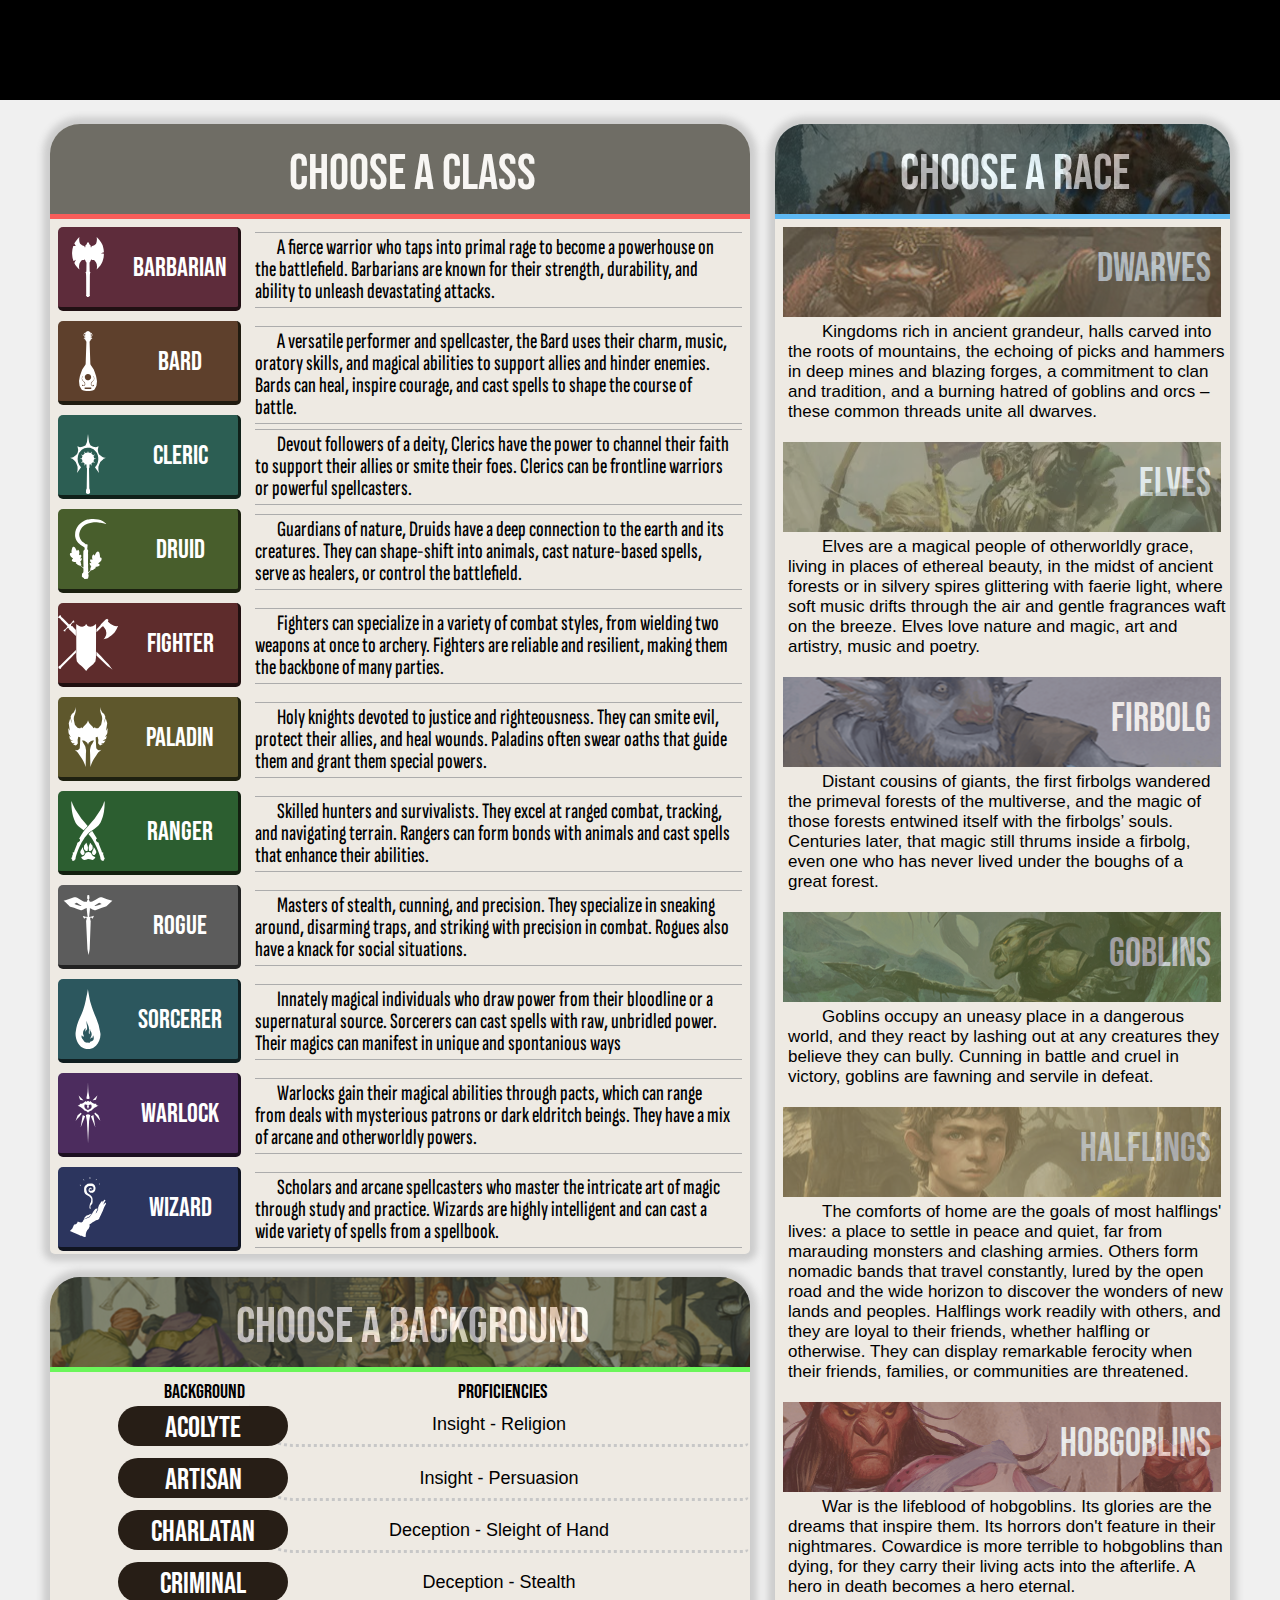
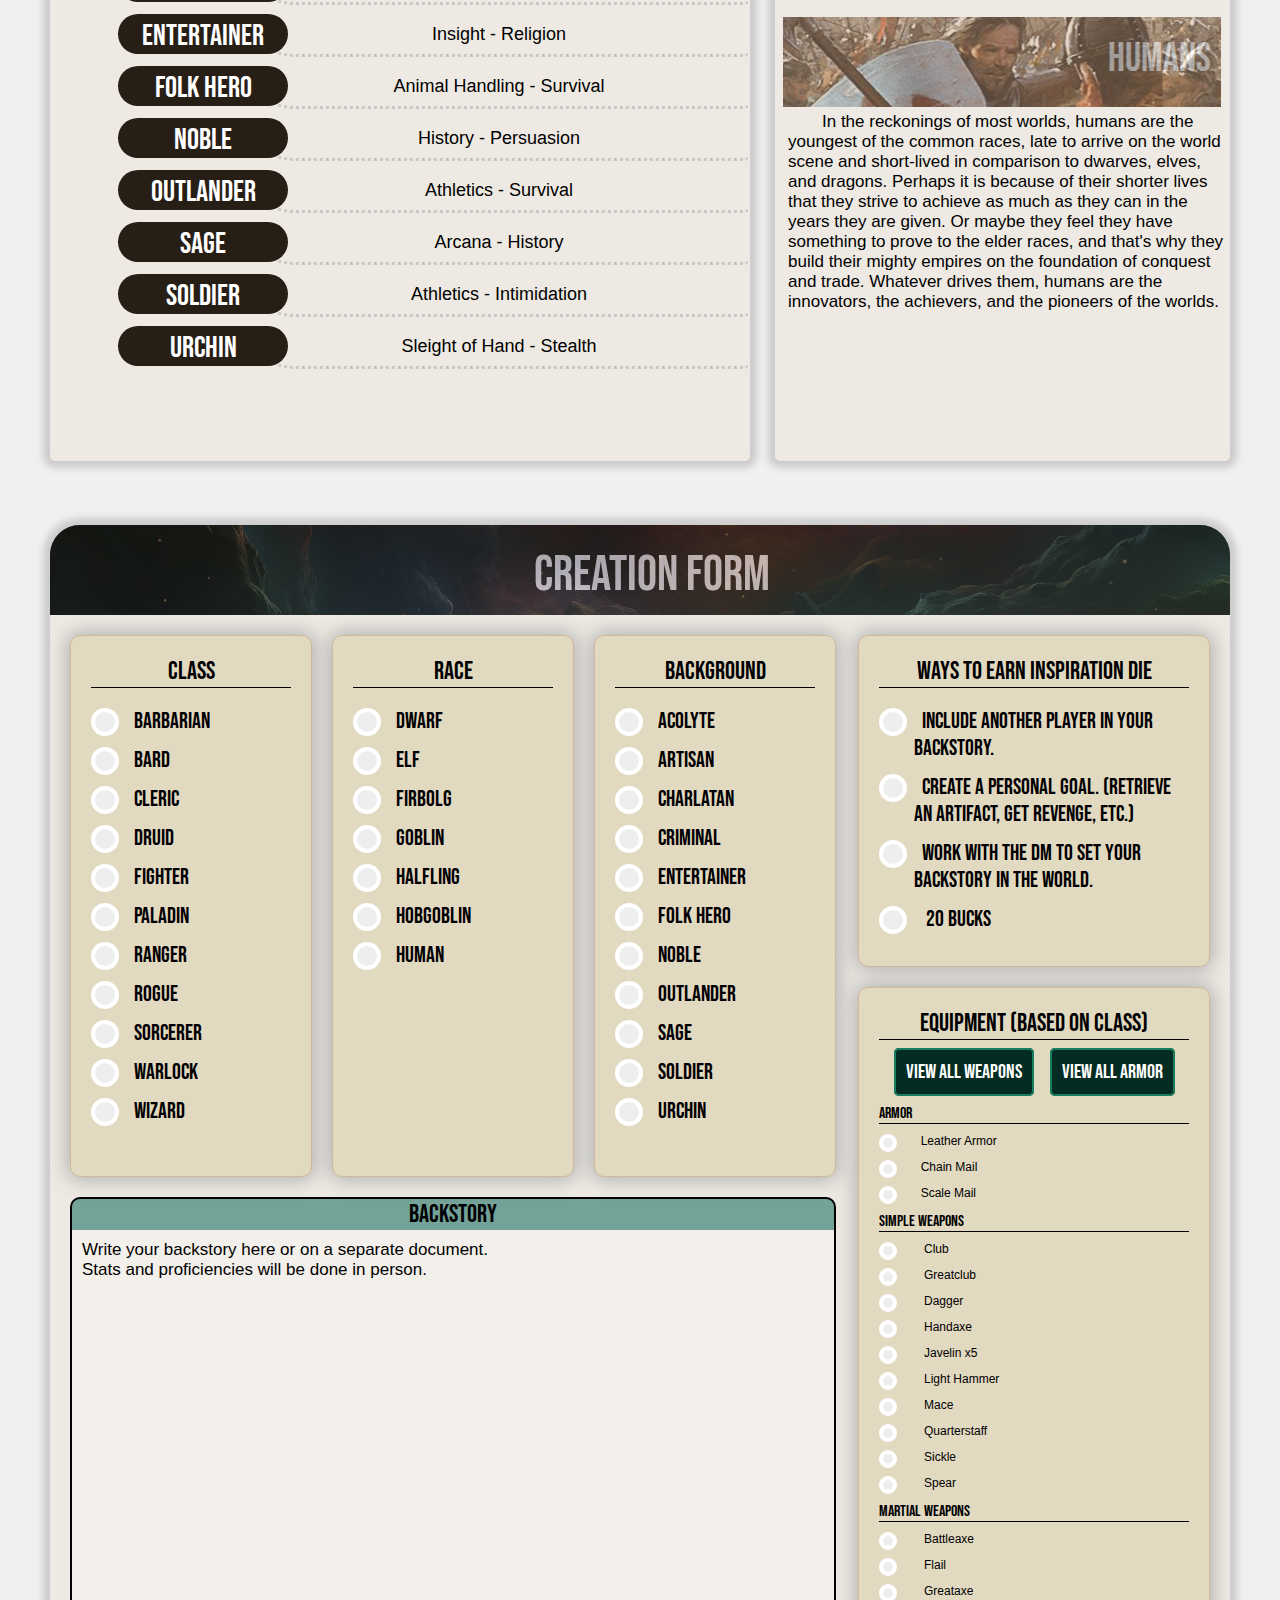
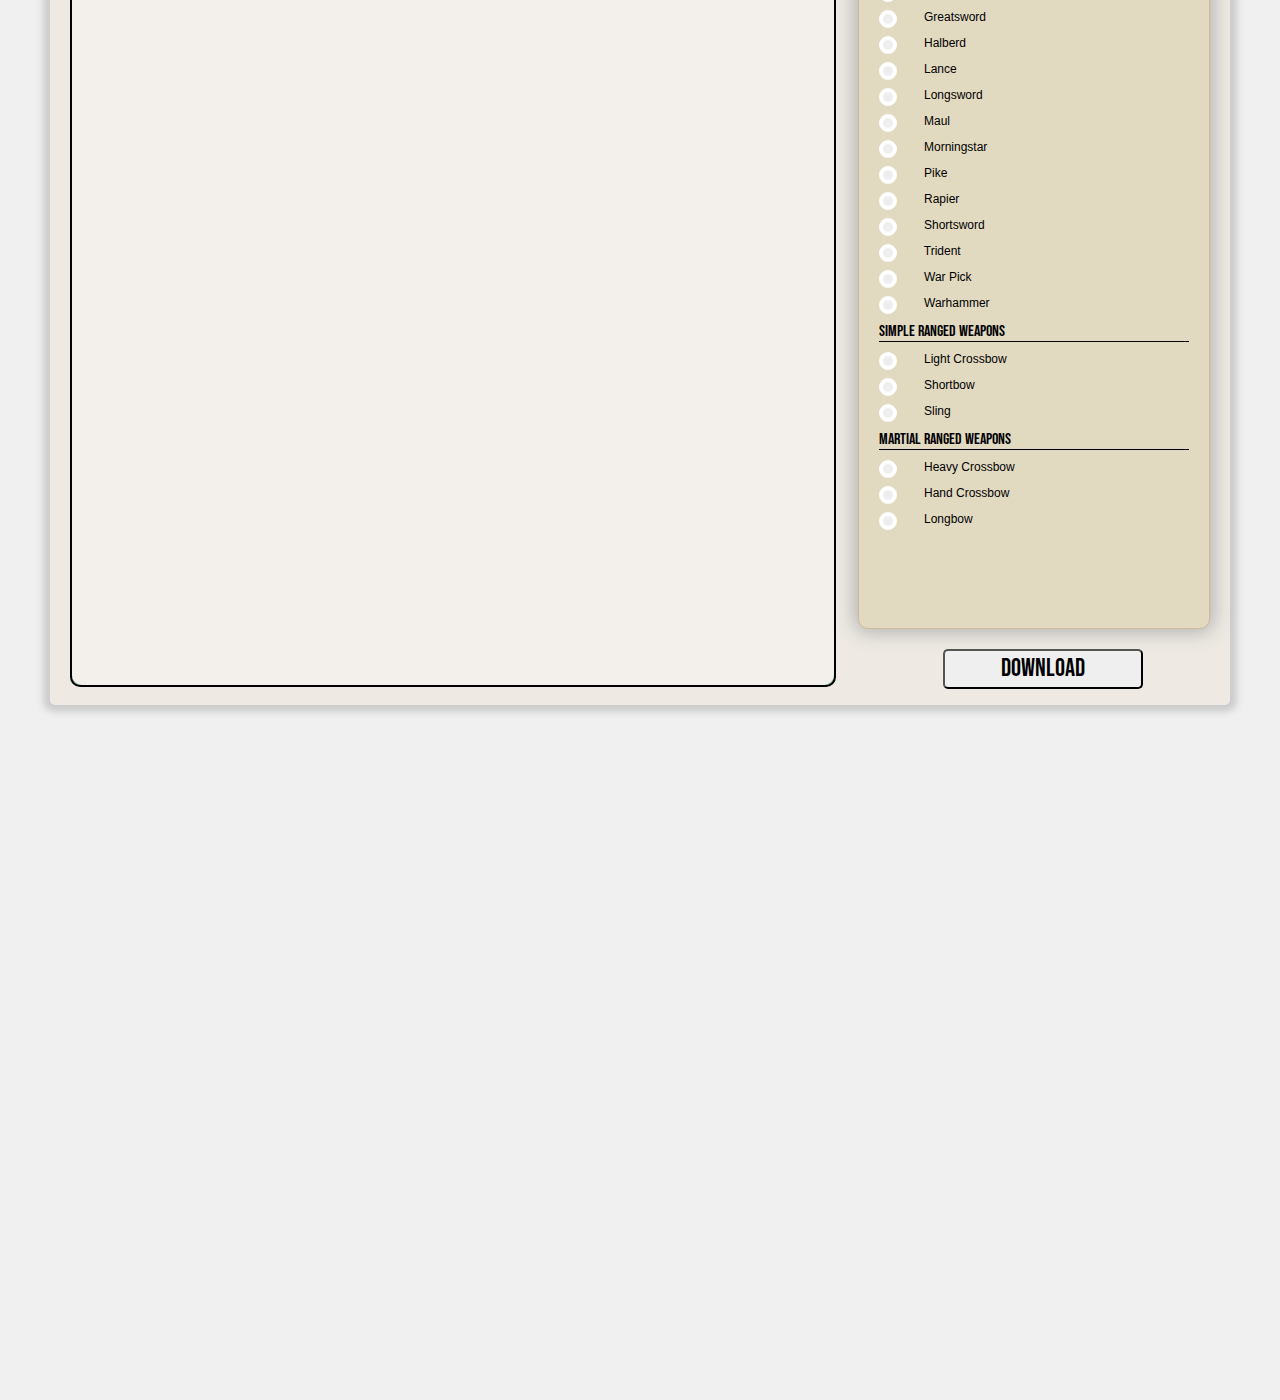
==== index.html @ 4ea25003 "Rename CharacterCreator.html to index.html" ====
<link rel="preconnect" href="https://fonts.googleapis.com">
<link rel="preconnect" href="https://fonts.gstatic.com" crossorigin>
<link href="https://fonts.googleapis.com/css2?family=Bebas+Neue&family=Sofia+Sans+Extra+Condensed:wght@200;300;400;500;600&display=swap" rel="stylesheet">
<head>
    <meta charset="UTF-8">
    <meta name="viewport" content="width=device-width, initial-scale=1.0">
    <link rel="stylesheet" href="CharacterCreator.css">
    <script src="CharacterCreator.js"></script>
    <title>Character Creator</title>
</head>
    <div class="navbar">
            
    </div>
<body style="margin: 0px; vertical-align: top;">
    <div class="mid-section" style="vertical-align: top;">
        <div class="menu-box-container class" style="vertical-align: top;">
            
            <div class="menu-box-header-picture class">
                <div class="menu-box-header class">
                    &nbsp&nbsp Choose a Class
                </div>
            </div>
            
            <div class="menu-box-content class">
                
                <span class="class-description">&emsp;A fierce warrior who taps into primal rage to become a powerhouse on the battlefield. Barbarians are known for their strength, durability, and ability to unleash devastating attacks.</span>
                <a href="http://dnd5e.wikidot.com/barbarian" target="_blank">
                    <div class="icon-container class barbarian">
                        <svg class="icon class" xmlns="http://www.w3.org/2000/svg" viewBox="0 0 100 100"><defs><style>.cls-1{fill:#ffffff;}</style></defs><title>Barbarian</title><g id="Class_Icons" data-name="Class Icons"><path id="Barbarian" class="cls-1" d="M28.76,8.16A61.9,61.9,0,0,1,35.57,0c0,1.53-.36,3.05-.26,4.58.3,1.8.19,3.7,1,5.38.28.65.39,1.46,1,1.86a28.85,28.85,0,0,0,2.7,2,12.31,12.31,0,0,0,3.92,1.08c.18.69.32,1.4.5,2.09l1.06.18c.11-1.09.13-2.19.26-3.28.93-.2,1.31-1.13,1.87-1.8.73-.84.7-2,1-3Q50.05,9,51.43,9c.33,1,.3,2.2,1,3,.56.67.94,1.6,1.87,1.8.13,1.09.16,2.19.26,3.28L55.65,17c.19-.69.32-1.4.5-2.09a5.67,5.67,0,0,0,2-.36,9,9,0,0,0,3-1.4c.93-.86,2.33-1.39,2.57-2.78a15.93,15.93,0,0,0,1-5.08c.3-1.76-.17-3.51-.18-5.27a65,65,0,0,1,7.68,9.42c.74,1.47,1.53,2.92,2.21,4.43C75,16,75.49,18.21,76,20.39c.23,1.6.34,3.22.52,4.83-1.73.68-3.5,1.22-5.22,1.9,1.76.35,3.52.65,5.28,1-.18,2-.29,3.92-.54,5.87-.66,2.37-1.29,4.75-2,7.1-1.11,2.09-2.22,4.18-3.42,6.22-2,2.31-3.93,4.77-6.1,6.95-.14-1.65.74-3.2.48-4.85-.17-1.26-.14-2.56-.41-3.81-.46-1.19-.85-2.4-1.37-3.56-.69-1-1.43-2-2.17-3-1.36-1-3.1-.69-4.66-.71-.22-.41-.45-.81-.69-1.21a15.9,15.9,0,0,0-1.82,3.67c-.3.74-1.15,1.17-1.3,2,.06,4.69.16,9.37.21,14.06-.09,1,1,1.41,1.55,2.09-.31.66-1,1.2-1,2-.08,1.58-.27,3.16-.23,4.74-.06,10.34-.09,20.67-.15,31,0,.57.44,1,.73,1.39a5.57,5.57,0,0,0-1.21.34c-.38.39-.49,1-.9,1.35a6.1,6.1,0,0,1-2.88.09c-.76-.09-.75-1.09-1.29-1.48a7.66,7.66,0,0,0-1.14-.3c.28-.44.76-.82.72-1.39Q47,82.29,46.93,67.86a65.81,65.81,0,0,0-.3-7.3,9.27,9.27,0,0,0-.9-1.59c.54-.68,1.65-1.08,1.55-2.09,0-4.69.15-9.37.21-14.06-.15-.81-1-1.24-1.3-2a15.51,15.51,0,0,0-1.82-3.67c-.36.48-.5,1.41-1.28,1.23-1.59-.1-3.73-.21-4.62,1.43a12.38,12.38,0,0,0-2,3.23c-.4,1.26-1.12,2.45-1.14,3.81-.07,1.19-.26,2.36-.27,3.55a24,24,0,0,1,.52,3.87c-1.81-1.76-3.33-3.81-5-5.68a22.34,22.34,0,0,1-3.35-5.41c.78-1.86,1.94-3.56,2.77-5.4-1.45.66-2.84,1.46-4.28,2.15-.66-2.71-1.81-5.34-1.89-8.17-.12-1.66-.33-3.32-.4-5,.2-2.08.4-4.16.64-6.23.44-1.83.86-3.67,1.36-5.48,1.44-.16,2.89-.28,4.33-.47-.81-1.28-1.72-2.51-2.54-3.79a11.37,11.37,0,0,1,1.59-2.66"/></g></svg>
                        <div>Barbarian</div>
                    </div>
                </a>
                
                <span class="class-description">&emsp;A versatile performer and spellcaster, the Bard uses their charm, music, oratory skills, and magical abilities to support allies and hinder enemies. Bards can heal, inspire courage, and cast spells to shape the course of battle.</span>
                <a href="http://dnd5e.wikidot.com/bard" target="_blank">
                    <div class="icon-container class bard">
                        <svg class="icon class" xmlns="http://www.w3.org/2000/svg" viewBox="0 0 100 100"><defs><style>.cls-1{fill:#ffffff;}</style></defs><title>Bard</title><g id="Class_Icons" data-name="Class Icons"><path id="Bard" class="cls-1" d="M47.82.92C48.56.64,49.24.22,50,0c.75.22,1.44.64,2.17.92s1.38,1.15,2,1.73c.4.28.3.8.34,1.22.87.27,1.4-.33,1.83-1a4.79,4.79,0,0,1,.52,1.26A11.3,11.3,0,0,1,56,5.74a.74.74,0,0,1-.41-1.06,5.91,5.91,0,0,0-1,0c0,.58,0,1.16.06,1.73a14.1,14.1,0,0,0,1.72,0c.32-.27.49-.69.83-.94.16.51.74,1.09.33,1.61a13.56,13.56,0,0,1-.73,1.22.74.74,0,0,1-.4-1.06,11.1,11.1,0,0,0-1.73,0c0,.67,0,1.35.08,2,.73.19.92-.64,1.39-1,.16.52.74,1.09.32,1.62-.24.4-.45.83-.72,1.21-.49-.17-.56-.61-.41-1.06l-.56,0c0,.68,0,1.36.07,2,.82.27,1.23-.44,1.65-1A4.5,4.5,0,0,1,57,12.3a10.45,10.45,0,0,1-.9,1.59.76.76,0,0,1-.4-1.07,8.23,8.23,0,0,0-.86,0c0,.56.19,1.19-.15,1.69-.64,1-1.26,2.11-1.9,3.16a2.24,2.24,0,0,0-.12,1.26Q53.31,37,53.93,55.19c0,.52.41.9.65,1.32,1.67,2.62,3.41,5.21,5,7.86q2,5.28,3.86,10.59C64,77.83,64.53,80.72,65,83.6c-.25,2.55-.55,5.1-.91,7.63-1,2.13-2.2,4.2-3.26,6.32-.2.5-.76.61-1.19.85a7.61,7.61,0,0,1-2.13.88c-1.5.22-3,.52-4.5.7q-3,0-6,0c-1.48-.17-3-.47-4.43-.69a7.33,7.33,0,0,1-2.27-.92c-.38-.22-.89-.32-1.09-.76-.89-1.74-1.82-3.47-2.72-5.22a4.22,4.22,0,0,1-.67-1.66c-.25-2.41-.63-4.81-.81-7.22.49-2.86,1-5.71,1.52-8.55q1.89-5.31,3.86-10.59c1.62-2.63,3.34-5.2,5-7.8.28-.47.73-.9.7-1.48.41-12.35.86-24.7,1.26-37a34.45,34.45,0,0,0-2-3.49c-.39-.52-.16-1.18-.19-1.76a8.17,8.17,0,0,0-.86,0,.76.76,0,0,1-.41,1.07,11.94,11.94,0,0,1-.9-1.6,6.22,6.22,0,0,1,.5-1.23c.49.48.84,1.25,1.68,1,.05-.68.07-1.36.08-2l-.56,0a.75.75,0,0,1-.41,1.06,11.82,11.82,0,0,1-.9-1.59,6.27,6.27,0,0,1,.49-1.24c.48.34.66,1.17,1.39,1,0-.68.07-1.36.08-2a11,11,0,0,0-1.72,0,.75.75,0,0,1-.41,1.06,11.3,11.3,0,0,1-.89-1.59,6.27,6.27,0,0,1,.49-1.24c.34.25.51.67.84.94a13.92,13.92,0,0,0,1.71,0c0-.57.06-1.15.07-1.73a6,6,0,0,0-1,0A.75.75,0,0,1,44,5.74a11.37,11.37,0,0,1-.9-1.59,5.75,5.75,0,0,1,.5-1.24c.34.25.51.67.83.93a3.89,3.89,0,0,0,1,0c0-.42,0-.94.34-1.22.68-.58,1.17-1.43,2-1.73m1.54,70.7a5.3,5.3,0,0,0-4,2.68,5.32,5.32,0,1,0,4-2.68m-9.61,6.75a7.26,7.26,0,0,0,.71,3.93c1.32,1.7,3.34,2.91,4.1,5a4.32,4.32,0,0,1-.38,2.88,2.24,2.24,0,0,1-2.57.59,2.08,2.08,0,0,0-.15-.86c-.51-.26-1.39-.09-1.46.57a1.76,1.76,0,0,0,1.86,1.39,3.39,3.39,0,0,0,3.54-2.3,6.09,6.09,0,0,0-.72-4c-1.06-1.42-2.76-2.23-3.75-3.72a5.67,5.67,0,0,1,.4-6.56c0,.16,0,.32.07.49.19-.4.38-.79.53-1.2a4.38,4.38,0,0,0-2.18,3.82m18.51-3.82a10.67,10.67,0,0,0,.53,1.2c0-.16.05-.33.07-.49a5.79,5.79,0,0,1,1.19,3.88A3.57,3.57,0,0,1,59.13,82c-1,1.43-2.66,2.2-3.66,3.62a6.16,6.16,0,0,0-.68,4,3.39,3.39,0,0,0,3.54,2.3,1.74,1.74,0,0,0,1.86-1.48,1.07,1.07,0,0,0-1.41-.52c-.24.22-.15.6-.2.9-1,.32-2.32.18-2.74-.9a3.84,3.84,0,0,1,.23-3.49c1-1.62,2.58-2.67,3.7-4.15a7.67,7.67,0,0,0,.67-4,4.38,4.38,0,0,0-2.18-3.72M44.48,94.28c0,.77,0,1.54,0,2.32q5.48,0,10.93,0c0-.78,0-1.55,0-2.32q-5.46,0-10.93,0"/></g></svg>
                        <div>Bard</div>
                    </div>
                </a>

                <span class="class-description">&emsp;Devout followers of a deity, Clerics have the power to channel their faith to support their allies or smite their foes. Clerics can be frontline warriors or powerful spellcasters.</span>
                <a href="http://dnd5e.wikidot.com/cleric" target="_blank">
                    <div class="icon-container class cleric">
                        <svg class="icon class" xmlns="http://www.w3.org/2000/svg" viewBox="0 0 100 100"><defs><style>.cls-1{fill:#ffffff;}</style></defs><title>Cleric</title><g id="Class_Icons" data-name="Class Icons"><g id="Cleric"><path class="cls-1" d="M48.28,13.31C48.92,8.89,49.33,4.42,50,0c.67,4.42,1.08,8.89,1.72,13.31.72,1.85,1.59,3.64,2.35,5.47.2.6.89.7,1.37,1a25.13,25.13,0,0,0,3.16,1.37c1.55.26,3.09.63,4.64.84,1.5-.37,2.91-1,4.4-1.45-.41,2-.93,4-1.31,6,.1,1.26.49,2.48.7,3.73.18,1.87,1.62,3.24,2.49,4.81,1.2,1,2.64,1.77,3.93,2.69,1.7,1.42,4,1.26,6.06,1.89-1.43,1-3.28,1.33-4.49,2.65-1.52,1.43-3.13,2.77-4.59,4.25-1.07,2.6-2.09,5.23-3.09,7.86-.09,1.79,0,3.6,0,5.4.29,1.8.83,3.56,1.16,5.35-2.37-3.17-4.61-6.45-6.92-9.66,6.62-6.58,7.44-17.89,2.14-25.5a16.14,16.14,0,0,0-10.34-6.9,25.27,25.27,0,0,0-4.52-.22,15.14,15.14,0,0,0-9.25,3.44A18.84,18.84,0,0,0,33.3,36.78a20.31,20.31,0,0,0,5.09,18.71c-2.31,3.21-4.55,6.49-6.92,9.66.33-1.79.87-3.55,1.16-5.35,0-1.8.12-3.61,0-5.4-1-2.63-2-5.26-3.09-7.86-1.46-1.48-3.07-2.82-4.59-4.25-1.21-1.32-3.06-1.66-4.49-2.65,2-.63,4.36-.47,6.06-1.89,1.26-.88,2.6-1.65,3.83-2.57.81-1.19,1.61-2.4,2.31-3.65.35-1.63.73-3.26,1-4.9-.35-2.06-.91-4.08-1.32-6.13,1.46.42,2.85,1,4.31,1.44,1.34-.11,2.66-.49,4-.69s2.71-1,4.05-1.58c.44-.23,1-.35,1.22-.89.76-1.83,1.63-3.62,2.35-5.47"/><path class="cls-1" d="M49.44,30.71c.22-.89.32-1.82.56-2.71.24.89.34,1.82.56,2.71a17.6,17.6,0,0,1,3.71,1c.9-.72,1.48-1.77,2.33-2.55-.24,1.15-.71,2.22-1,3.34a14,14,0,0,1,2.83,2.86c1.15-.37,2.28-.81,3.45-1.09-.81.91-1.83,1.6-2.68,2.48a14.85,14.85,0,0,1,.91,3.73,24,24,0,0,1,3.54.84c-1.2.23-2.41.46-3.6.76a12.16,12.16,0,0,1-1,3.51c.86,1,2,1.77,2.91,2.75-1.3-.35-2.55-.86-3.85-1.19a13.47,13.47,0,0,1-2.65,2.52c.34,1.22.9,2.39,1.14,3.63-.94-.84-1.56-2-2.53-2.79a4.32,4.32,0,0,0-1.53.39c-.09,1.66,0,3.32-.08,5,0,.59-.86.8-.75,1.43q.24,16.2.48,32.41c-.08,1.58,1.23,2.84,1.16,4.43,0,1.35.1,2.7.09,4.06-.7.49-1.45.91-2.15,1.41a2.07,2.07,0,0,1-2.52,0c-.7-.5-1.45-.92-2.15-1.41,0-1.36.08-2.71.09-4.06-.07-1.59,1.24-2.85,1.16-4.43.15-10.84.33-21.68.47-32.52,0-.57-.73-.76-.74-1.32-.07-1.65,0-3.31-.08-5A4.32,4.32,0,0,0,46,50.47c-1,.79-1.58,2-2.53,2.79.24-1.24.8-2.41,1.14-3.63a13.15,13.15,0,0,1-2.64-2.52c-1.31.33-2.56.84-3.86,1.19.91-1,2-1.73,2.92-2.75A11.87,11.87,0,0,1,40,42c-1.19-.3-2.4-.53-3.6-.76a24,24,0,0,1,3.54-.84,15,15,0,0,1,.91-3.74c-.85-.87-1.87-1.56-2.68-2.47,1.17.28,2.3.72,3.45,1.09a14,14,0,0,1,2.83-2.86c-.33-1.12-.8-2.19-1-3.34.84.8,1.46,1.81,2.33,2.58a14.85,14.85,0,0,1,3.71-1"/></g></g></svg>
                        <div>Cleric</div>
                    </div>
                </a>

                <span class="class-description">&emsp;Guardians of nature, Druids have a deep connection to the earth and its creatures. They can shape-shift into animals, cast nature-based spells, serve as healers, or control the battlefield.</span>
                <a href="http://dnd5e.wikidot.com/druid" target="_blank">
                    <div class="icon-container class druid">
                        <svg class="icon class" xmlns="http://www.w3.org/2000/svg" viewBox="0 0 100 100"><defs><style>.cls-1{fill:#ffffff;}</style></defs><title>Druid</title><g id="Class_Icons" data-name="Class Icons"><path id="Druid" class="cls-1" d="M37.15,77.64a1.71,1.71,0,0,1-1.49-.15,16.45,16.45,0,0,1-4.38-2.64,9.42,9.42,0,0,0-.87-.51A1.9,1.9,0,0,1,30,74c-.64-.74-.58-1.09.25-1.58l.27-.18a2.74,2.74,0,0,0-1.68-.53,4.91,4.91,0,0,1-.94,0,16.65,16.65,0,0,1-2.22-.4,3.51,3.51,0,0,1-2.45-1.75,1.52,1.52,0,0,1-.18-.8,2.09,2.09,0,0,1,1.36-2c.32-.11.61-.27,1-.46-.4-.36-.72-.68-1.07-1-.78-.63-1.6-1.19-2.34-1.86a6.78,6.78,0,0,1-2-3.38,3.77,3.77,0,0,1-.09-2.18,6.55,6.55,0,0,1,.42-1,.58.58,0,0,1,.4-.23,9.47,9.47,0,0,1,1.3-.09c.45,0,.68-.16.59-.57a13.29,13.29,0,0,1,.46-5.71,9.83,9.83,0,0,1,1.14-3.06,1.7,1.7,0,0,1,1.19-.81c1.46-.31,2.34.57,3.15,1.54a8.27,8.27,0,0,1,.68,1.2c.4.71.81,1.41,1.19,2.13.17.32.28.66.44,1a2.41,2.41,0,0,0,.33.5c.34.39.57.37.83,0a4.31,4.31,0,0,0,.26-.47A1.24,1.24,0,0,1,34.51,52,4.6,4.6,0,0,1,35.36,54a5.56,5.56,0,0,1,.18,2.66,24.9,24.9,0,0,0-.4,2.59,1.18,1.18,0,0,0,.07.62c.19.42.34.45.75.24s.59-.34.9-.46a1.4,1.4,0,0,1,1.9,1,4.28,4.28,0,0,1-1,3.9c-.21.25-.44.48-.62.74a2.27,2.27,0,0,0-.22.53l2.1-.44c.38-.08.52.05.62.42a2.65,2.65,0,0,1-.1,1.53,5.14,5.14,0,0,1-2,3,2.13,2.13,0,0,0-.31.29c-.32.38-.26.71.22.79s.47.3.48.62,0,.56,0,.83a3.31,3.31,0,0,0,.46,1.72,2.65,2.65,0,0,1-.09,2.73l.51.44a.84.84,0,0,0,.33,1.08,7.23,7.23,0,0,0,3.34,2c0-.84,0-1.67,0-2.5s-.09-1.83-.11-2.75c0-2.17-.08-4.35-.12-6.52,0-.5-.14-1-.11-1.49.1-1.81,0-3.6,0-5.4,0-2.91.1-5.81.16-8.72a.87.87,0,0,1,.12-.45,17.66,17.66,0,0,1,1.16-1.43,6.25,6.25,0,0,1,.88-.66c0-.93-.06-2-.13-3.07a1.19,1.19,0,0,0-.68-.93c-.81-.48-1.6-1-2.43-1.41a24.54,24.54,0,0,1-4-2.52c-1.12-.9-2.25-1.8-3.27-2.8a17.43,17.43,0,0,1-3.11-4.3,22.62,22.62,0,0,1-2-5.48,19.24,19.24,0,0,1-.33-5.14A22.19,22.19,0,0,1,30,17.57,25.78,25.78,0,0,1,33.8,11a29,29,0,0,1,6-5.68,37.57,37.57,0,0,1,4-2.41A28.49,28.49,0,0,1,49.06.94a26.75,26.75,0,0,1,3.7-.65A32.87,32.87,0,0,1,58.87,0a55.81,55.81,0,0,1,8,.84,32.71,32.71,0,0,1,3.93,1A18.09,18.09,0,0,1,73.11,3c.8.4,1.59.83,2.39,1.2a10.39,10.39,0,0,1,3.38,2.53c.42.48.91.9,1.37,1.35l0,.14A7.77,7.77,0,0,1,79,8.14c-1.3-.3-2.58-.65-3.88-1s-2.41-.54-3.62-.81c-1.43-.32-2.63-.47-4.08-.69A24.58,24.58,0,0,0,64,5.49a16.14,16.14,0,0,1-1.65.11c-1.68.12-3.27.18-4.94.35a36.62,36.62,0,0,0-3.87.73,26.59,26.59,0,0,0-3.4.9,25.38,25.38,0,0,0-3.87,1.67A23.35,23.35,0,0,0,42,12.2a19.72,19.72,0,0,0-3.19,3.74,21.84,21.84,0,0,0-2.81,6,15.21,15.21,0,0,0-.64,3.88,13.79,13.79,0,0,0,.36,3.32,17.13,17.13,0,0,0,3.76,7.38A18.43,18.43,0,0,0,42,38.78c1.21,1,2.46,1.91,3.68,2.88a1.11,1.11,0,0,0,.87.28c.52-.06,1,0,1.56,0s.81.25,1,.77a3.77,3.77,0,0,1,.14,2c-.11,1.07-.18,2.15-.28,3.22s-.18,1.83-.25,2.65a7.83,7.83,0,0,1,1.13,1.07,2.16,2.16,0,0,1,.41,1.14,26.31,26.31,0,0,1-.14,2.81,11,11,0,0,0,0,3,11.22,11.22,0,0,1,0,2.09c0,1.28,0,2.55,0,3.83,0,.3,0,.6,0,.9,0,.8-.09,1.6-.11,2.4C50,70.06,50,72.27,50,74.47a1.85,1.85,0,0,0,.17.85,2.72,2.72,0,0,1,.06,1.18c0,.78-.11,1.55-.1,2.33,0,1.09.06,2.19.11,3.29,0,.5.11,1,.11,1.49,0,.77-.08,1.55-.07,2.32s.08,1.82.13,2.87A12.75,12.75,0,0,0,52,87.5a7.41,7.41,0,0,0,1.61-2.29c0-.14.22-.23.28-.37a.8.8,0,0,0,0-.48,2.27,2.27,0,0,1,.22-2.11,3.26,3.26,0,0,0,.41-2,3.15,3.15,0,0,1,0-.53.48.48,0,0,1,.44-.53c.52-.13.58-.41.22-.81a1.54,1.54,0,0,0-.26-.25,5.37,5.37,0,0,1-2.14-3.53s0-.08,0-.12c-.17-1,.14-1.36,1.12-1.23a13.55,13.55,0,0,1,1.57.42c.2-.26,0-.45-.18-.64A15.49,15.49,0,0,1,54,71.32a3.9,3.9,0,0,1-.33-2.9,1.52,1.52,0,0,1,2.37-.79c.08.05.15.14.24.17s.55.24.7.15a.76.76,0,0,0,.33-.88,8.4,8.4,0,0,1-.27-1.1,18.4,18.4,0,0,1-.24-2.08,7.47,7.47,0,0,1,.86-3.68,2.09,2.09,0,0,1,.7-.72c.8-.51,1.31-.36,1.77.47.1.17.18.35.28.52.28.46.53.48.86.05a6.24,6.24,0,0,0,.54-.93c.21-.41.39-.83.6-1.23.45-.82.91-1.64,1.37-2.45a4.6,4.6,0,0,1,2.32-1.8,2.14,2.14,0,0,1,2.12.87,10.23,10.23,0,0,1,.92,2.13,32.73,32.73,0,0,1,.78,4,11.54,11.54,0,0,1-.06,2.49c-.05.6,0,.71.65.68a4,4,0,0,1,.6,0c.95.08,1.23.37,1.46,1.32a4.63,4.63,0,0,1-.19,2.53,5.56,5.56,0,0,1-1.2,2.23c-.62.65-1.3,1.24-2,1.83-.51.44-1,.84-1.58,1.26-.19.14-.4.26-.6.39l.12.21c.31.14.63.31.95.42a2.11,2.11,0,0,1,1.33,1.83,1.82,1.82,0,0,1-.85,1.81,4.16,4.16,0,0,1-2.52,1,7.86,7.86,0,0,0-1.62.36,1.53,1.53,0,0,1-.64,0A3.27,3.27,0,0,0,62,80c.28.18.46.32.66.42a.56.56,0,0,1,.26.8,2.56,2.56,0,0,1-1.24,1.25,5.52,5.52,0,0,0-.7.44,17.17,17.17,0,0,1-4.49,2.59c-.66.27-.88.18-1.43-.4l-1.35,2.09c-.22.06-.41.06-.51.15-.83.81-1.65,1.63-2.47,2.46a1.05,1.05,0,0,0-.3.91,7.36,7.36,0,0,0,.49,2.56A3.11,3.11,0,0,1,50.92,95a11.18,11.18,0,0,1-.57,2.78,2.91,2.91,0,0,1-3.11,2,3.51,3.51,0,0,0-1.39.14,3.82,3.82,0,0,1-1.78,0c-.28-.06-.55-.45-.71-.74a2.28,2.28,0,0,0-1.25-1.28A6.41,6.41,0,0,1,40,96.27a.79.79,0,0,1-.15-.54A31.36,31.36,0,0,1,40,92.37c.13-.93.27-2,1.37-2.38a4.26,4.26,0,0,0,1-2c.07-1.23,0-2.47.06-3.71a9.61,9.61,0,0,1,.07-1.19c.1-.65,0-.76-.54-1.15a15.6,15.6,0,0,1-1.39-1.19c-.06-.06-.1-.14-.17-.17-1.08-.59-1.72-1.67-2.69-2.37A3.89,3.89,0,0,1,37.15,77.64Zm18.18,6.89c-.06,0-.09-.08-.14-.09s-.06,0-.06.08a.43.43,0,0,0,0,.13Z"/></g></svg>
                        <div>Druid</div>
                    </div>
                </a>
                
                <span class="class-description">&emsp;Fighters can specialize in a variety of combat styles, from wielding two weapons at once to archery. Fighters are reliable and resilient, making them the backbone of many parties.</span>
                <a href="http://dnd5e.wikidot.com/fighter" target="_blank">
                    <div class="icon-container class fighter">
                        <svg class="icon class" xmlns="http://www.w3.org/2000/svg" viewBox="0 0 100 100"><defs><style>.cls-1{fill:#ffffff;}</style></defs><title>Fighter</title><g id="Class_Icons" data-name="Class Icons"><g id="Fighter"><path class="cls-1" d="M2.3,4.44c.53-.33,1-.72,1.58-1A7.65,7.65,0,0,1,5.59,6.67C6.94,8,8.62,9,9.91,10.46c3,3.09,5.94,6.2,8.94,9.26.14-.46.22-.95.32-1.42.57-.07,1.32.26,1.74-.28a54.93,54.93,0,0,0,3.75-4.6c.4-.67,1.25-.64,1.93-.76a15,15,0,0,1,.64,3.05c-.95.19-2.23-.24-2.86.71-.93,1.17-2,2.21-2.9,3.42a12.47,12.47,0,0,0,1,2.25c.43-.09.86-.21,1.29-.32,1.86,2.13,3.87,4.13,5.8,6.2.31.29.26.73.27,1.12,0,3,0,6,0,9.05C26,34.52,22.13,30.88,18.34,27.2c.08-.41.16-.83.22-1.25a12.86,12.86,0,0,0-2.21-1c-1.21.9-2.25,2-3.43,2.93-.94.64-.47,1.91-.7,2.85a28.11,28.11,0,0,1-3-.57c0-.72,0-1.62.75-2a53.33,53.33,0,0,0,4.59-3.76c.51-.42.18-1.12.2-1.67a6.86,6.86,0,0,1,1.43-.3c-.13-.39-.5-.6-.77-.88-2.8-2.69-5.58-5.4-8.37-8.09A29.2,29.2,0,0,1,4.32,10.3C3.82,9.74,3.44,9,2.63,8.82A5.28,5.28,0,0,1,0,7.32C.67,6.3,1.17,5,2.3,4.44"/><path class="cls-1" d="M81.18,10.12c.26-.22.49-.46.75-.69.86.73,1.62,1.57,2.41,2.38-.89.74-1.64,2.39-.47,3.2a21.07,21.07,0,0,0,9.45,6.09c1.15.3,2.3.62,3.47.85s2.13-.2,3.21-.11a39,39,0,0,1-5.42,10.29,33.14,33.14,0,0,1-4.26,4.2c-2.66,2-5.15,4.35-8.17,5.82-2.15.59-4.23,1.53-6.47,1.66C77.82,42,78.94,39.42,80.14,37a17.32,17.32,0,0,0-.45-8.72c-1.58-1.92-2.81-4.11-4.45-6-.7.56-1.65.56-2.35,1.08-3,2.89-5.82,5.89-8.81,8.74,0-1.47,0-2.94,0-4.41,0-.48.37-.78.66-1.09,1.88-1.84,3.72-3.72,5.6-5.57.67-.63.51-1.71,1.17-2.35q4-4,7.94-7.94c.46-.48,1.25-.17,1.75-.6"/><path class="cls-1" d="M30.41,18.25c1.45.92,2.74,2.08,4.19,3,2.76,1.53,6.4,2.25,9.24.53,1.65-.43,2.11-2.24,3.08-3.43.7.91,1.21,2,2,2.85.84.52,1.79.87,2.68,1.31A10.34,10.34,0,0,0,57.7,22c2.16-.84,3.81-2.54,5.73-3.77q0,28-.15,56.09c-.31,2.18-.51,4.4-.94,6.57-1.18,1.5-2.49,2.92-3.74,4.38-2.3,2.09-5.05,3.69-7.13,6a49.09,49.09,0,0,0-4.53,5.23,65.48,65.48,0,0,0-6-6.7c-1.82-1.49-3.7-2.89-5.51-4.37-1.23-1.32-4.05-4.7-4.07-5.1-.26-2.16-.61-4.32-.85-6.48,0-13.41,0-26.83-.1-40.23,0-5.14-.06-10.29,0-15.43"/><path class="cls-1" d="M14.92,76.38c4.84-5.11,10-9.9,14.91-14.92a38.6,38.6,0,0,1,0,4.81c-2.25,2.37-4.67,4.58-6.85,7Q14.36,81.77,5.83,90.34c-.74.9-.87,2.37-2.12,2.8A3.1,3.1,0,0,1,.59,89.92c.55-1.34,2.2-1.35,3.11-2.31Q9.29,82,14.92,76.38"/><path class="cls-1" d="M64.07,64.37S77.77,78.81,84.64,86a10.62,10.62,0,0,1,1.18,1.41c1.7,2.42,3.48,4.8,5.17,7.23-2.46-1.75-4.89-3.54-7.35-5.29A13.25,13.25,0,0,1,82,87.87L64,70.77Z"/></g></g></svg>
                        <div>Fighter</div>
                    </div>
                </a>

                <span class="class-description">&emsp;Holy knights devoted to justice and righteousness. They can smite evil, protect their allies, and heal wounds. Paladins often swear oaths that guide them and grant them special powers.</span>
                <a href="http://dnd5e.wikidot.com/paladin" target="_blank">
                    <div class="icon-container class paladin">
                        <svg class="icon class" xmlns="http://www.w3.org/2000/svg" viewBox="0 0 100 100"><defs><style>.cls-1{fill:#ffffff;}</style></defs><title>Paladin</title><g id="Class_Icons" data-name="Class Icons"><path id="Paladin" class="cls-1" d="M28.85,4.16c.3-1.37.32-2.79.6-4.16.06,1.88.27,3.76.21,5.63a28.78,28.78,0,0,1-1.26,5.75c-.68,2.16-1.93,4.19-1.95,6.5a11.14,11.14,0,0,0-.06,3.05c.45,2.92,1.1,5.81,1.77,8.68,1.35,1.76,2.89,3.39,4.32,5.1,1.36.94,3.11.8,4.67.59.55-.44.92-1.07,1.42-1.55.69.58,1.33,1.23,2,1.82a26.69,26.69,0,0,1,2.5-3.46c1.47-1.52,2.93-3.07,4.4-4.59a4.42,4.42,0,0,0,1.21-1.77,14.55,14.55,0,0,0,1.24-3.14h.23a8.93,8.93,0,0,0,.94,2.47,7.2,7.2,0,0,0,1.07,2c1.77,1.82,3.51,3.66,5.27,5.49.76.92,1.32,2,2,2.95.68-.56,1.29-1.19,2-1.76.69.58,1.08,1.8,2.17,1.62,1.55.2,3.52.13,4.48-1.3C69,33,70,31.86,70.92,30.75A3.42,3.42,0,0,0,72,29.08c.56-3,1.38-5.91,1.7-8.93,0-1.32-.17-2.64-.33-3.95-.87-2.85-2.39-5.51-2.68-8.52C70,5.16,70.47,2.57,70.57,0c.25,1.37.28,2.78.58,4.15.56,1.23,1.29,2.37,1.9,3.58.7,1.74,2.71,2.34,3.82,3.74.66,1.38,1.23,2.79,1.88,4.17a2.38,2.38,0,0,1,0,1.6c-.52,2.53-1,5.07-1.52,7.61a3.25,3.25,0,0,0,0,1.58c1-2.67,1.43-5.55,2.24-8.29.49,2.6,1.53,5.07,2.25,7.61A3.48,3.48,0,0,1,82,27.49c-.63,3.65-1.79,11.58-1.86,12,.94-1.54,1.7-3.17,2.66-4.68-.11,2.8-.36,5.6-.54,8.4-.83,2.67-2.74,4.78-4.35,7,1.14-.61,2.22-1.33,3.34-2-.32,1.51-.73,3-1.07,4.51-.08.29-.12.64-.41.79-1.78,1-3.62,1.88-5.38,2.92,1.62-.15,3.2-.52,4.82-.69-.8,1.33-1.72,2.57-2.55,3.88-.19.24-.33.61-.69.61-1.47.09-3,.1-4.43.21a23.16,23.16,0,0,0,3.29,1.39c-1.56.85-3.18,1.59-4.77,2.37-1-1.09-1.91-2.25-2.89-3.35-.49-.47-.21-1.19-.21-1.78,0-1.89.56-3.83,0-5.69-.3-1.29-.58-2.58-.88-3.87a6.08,6.08,0,0,0-3.35,1.34c.32,5.63.69,11.26,1,16.89-.09.8.52,1.41.87,2.06.49.92,1.64,1.05,2.35,1.72.5.5,1.26.39,1.91.49,1.16.2,2.22-.46,3.34-.66-1.7,1.61-3.62,3-5.31,4.62-2.31,3.47-4.57,7-6.87,10.47-1.7,2.38-2.66,5.17-4,7.76A44.75,44.75,0,0,0,54,100c-.18-7-.26-13.94-.41-20.91,0-2.55-.49-5.09-.22-7.64.64-2.3.68-4.75,1.58-7A47.94,47.94,0,0,0,60,55.9c-1.23.05-2.45.18-3.68.25-.72,0-1.2.6-1.76,1-1.11.86-2.31,1.63-3.38,2.54-.52,1-.64,2.18-1.12,3.21-.66-1-.6-2.34-1.29-3.32-1.49-1.1-3-2.25-4.49-3.28-1.39-.25-2.82-.26-4.23-.37a38.63,38.63,0,0,0,4.17,7.21c2,2.35,1.68,5.63,2.53,8.43a26.24,26.24,0,0,1-.2,5.24c-.16,7.74-.26,15.48-.45,23.22-.64-1.64-1-3.4-1.72-5-1.48-2.9-2.55-6-4.46-8.71l-5.91-9a9.07,9.07,0,0,0-1.15-1.59c-1.65-1.44-3.38-2.79-5-4.28,1.12.2,2.18.86,3.34.66.65-.1,1.41,0,1.91-.49.72-.67,1.86-.8,2.35-1.72a7.17,7.17,0,0,0,.83-1.54c.31-5.79.72-11.58,1-17.38a6.58,6.58,0,0,0-3.45-1.37c-.38,1.72-.82,3.43-1.14,5.16,0,1.83.24,3.66.33,5.49,0,.36-.23.62-.44.87-.93,1-1.8,2.14-2.74,3.17-1.59-.78-3.21-1.52-4.77-2.37a23.16,23.16,0,0,0,3.29-1.39c-1.47-.11-3-.12-4.43-.21-.36,0-.5-.37-.69-.61-.83-1.31-1.75-2.55-2.55-3.88,1.62.17,3.2.54,4.82.69-1.76-1-3.6-1.92-5.38-2.92-.29-.15-.33-.5-.41-.79-.34-1.51-.75-3-1.07-4.51,1.12.62,2.2,1.34,3.34,2a49.27,49.27,0,0,1-3.21-4.52c-.42-1-1.19-1.84-1.19-3-.13-2.64-.4-5.28-.49-7.93,1,1.51,1.72,3.14,2.66,4.68-.07-.41-1.31-8.54-1.89-12.31.67-3.05,2-5.94,2.61-9,.81,2.74,1.25,5.62,2.24,8.29a3,3,0,0,0,.05-1.4c-.58-2.85-1.13-5.69-1.7-8.53a2.17,2.17,0,0,1,.35-1.39c.57-1.2,1.06-2.44,1.64-3.64,1.11-1.4,3.12-2,3.82-3.74.61-1.21,1.34-2.35,1.9-3.58"/></g></svg>
                        <div>Paladin</div>
                    </div>
                </a>

                <span class="class-description">&emsp;Skilled hunters and survivalists. They excel at ranged combat, tracking, and navigating terrain. Rangers can form bonds with animals and cast spells that enhance their abilities.</span>
                <a href="http://dnd5e.wikidot.com/ranger" target="_blank">
                    <div class="icon-container class ranger">
                        <svg class="icon class" xmlns="http://www.w3.org/2000/svg" viewBox="0 0 100 100"><defs><style>.cls-1{fill:#ffffff;}</style></defs><title>Ranger</title><g id="Class_Icons" data-name="Class Icons"><g id="Ranger"><path class="cls-1" d="M22.16,3.49A31.88,31.88,0,0,1,22.78,0c.61,1.82,1,3.72,1.68,5.52,1.41,2.79,2.65,5.68,4.16,8.43,3.52,5.25,7,10.55,10.51,15.79,3.38,4,6.78,7.91,10.27,11.79-2.28,2.38-4.48,4.85-6.68,7.31-3.07-2-5.78-4.48-8.63-6.77-1.66-1.19-2.69-3-4-4.51a11.66,11.66,0,0,1-1.73-3.25,91.49,91.49,0,0,1-3.27-9c-.72-3.34-1.73-6.64-2-10.07q-.74-5.86-.94-11.78"/><path class="cls-1" d="M77.23,0c.27,1.12.45,2.26.61,3.4-.12,4.89-.66,9.77-1.26,14.63-.39,1.87-.84,3.73-1.25,5.6a64.82,64.82,0,0,1-2.16,6.9c-.63,2-1.61,3.91-2.43,5.86a57.34,57.34,0,0,1-3.68,4.71,106.09,106.09,0,0,1-12.92,9.84c-1.49,1.12-2.88,2.35-4.31,3.54-1.75,2.08-3.49,4.17-5.2,6.28-1.73,2.71-3.4,5.45-5.09,8.18-1.25,2.48-2.43,5-3.65,7.5C34.53,79.6,33.3,82.82,32,86c-.82,2.28-1.5,4.61-2.28,6.9-.47,1.33-.31,2.77-.64,4.13-.55.67-1.63,1-1.59,2-1.31-.27-2.43,1.66-3.59.62.72-1.89-2.38-2.8-1.57-4.65,0-.88.94-1.16,1.49-1.67l-.42-.78c.44-1.22.89-2.44,1.36-3.65.44-1-.28-1.92-.44-2.87a4.05,4.05,0,0,1,2.53-.75,22,22,0,0,1,.65-2.81c1.34-3.31,2.66-6.61,4-9.92.37-.88.41-1.84.7-2.73.32-.56,1-.72,1.53-1a10,10,0,0,0,2.41-2.24c.89-.72.4-2,.46-3-.28-.45-.92-.57-1.36-.86,1.25-2.51,2.88-4.82,4.31-7.23a63,63,0,0,1,5.56-8.15c1.85-2,3.52-4.06,5.5-5.88,3.5-3.87,6.9-7.84,10.29-11.8,3.2-4.73,6.31-9.52,9.49-14.27,2-2.83,3.21-6.14,4.82-9.21,1-2,1.31-4.19,2-6.26"/><path class="cls-1" d="M54.13,51.82c.92-.68,1.94-1.19,2.91-1.78,2.3,3.64,4.52,7.33,6.81,11,.37.57.6,1.2.94,1.78a8.13,8.13,0,0,0-1.35.77,10.54,10.54,0,0,0,0,2.51,30.58,30.58,0,0,0,2.11,2.3c.67.66,1.84.68,2.3,1.56a17.65,17.65,0,0,0,.89,3.2c1.25,3.1,2.49,6.2,3.75,9.29a20.2,20.2,0,0,1,.67,2.89,4.06,4.06,0,0,1,2.54.75,11.11,11.11,0,0,0-.59,2.37c.45,1.4,1,2.76,1.51,4.15l-.42.78c.55.51,1.45.79,1.49,1.67.8,1.85-2.29,2.76-1.58,4.64-1.16,1-2.27-.88-3.58-.61,0-1-1-1.36-1.59-2-.33-1.36-.17-2.8-.64-4.13-.79-2.29-1.47-4.62-2.28-6.9-1.3-3.16-2.53-6.35-3.87-9.5-1.23-2.52-2.42-5.07-3.69-7.57q-2.48-4-5-8c-1.55-2-3.22-3.88-4.79-5.85,1.13-1.1,2.3-2.16,3.45-3.23"/><path class="cls-1" d="M46.16,71a2.9,2.9,0,0,1,2-1.46,3.28,3.28,0,0,0-.36,2.21c.24.47.76.74.94,1.25A21.72,21.72,0,0,1,50,78.12c-.14,1.61-.4,3.22-.58,4.83-.91.18-1.87.81-2.77.28-1.21-.25-1.77-1.4-2.54-2.23a2.7,2.7,0,0,1-.78-1.22,19.32,19.32,0,0,1,.17-5.58c.84-1.1,2.08-1.89,2.69-3.17"/><path class="cls-1" d="M52.83,69.57c.68.27,1.5.47,1.84,1.18.62,1.51,2.19,2.33,2.93,3.7a17.81,17.81,0,0,1,0,5.69c-1,1.17-1.81,2.81-3.45,3.18-.85.38-1.69-.24-2.52-.37-.19-1.61-.45-3.22-.59-4.83A21.72,21.72,0,0,1,52.25,73c.18-.51.7-.78.94-1.25a3.23,3.23,0,0,0-.36-2.21"/><path class="cls-1" d="M39.72,79.38a5,5,0,0,1,2.07-2.31A5.9,5.9,0,0,0,43,82.34a8.78,8.78,0,0,1,1,2.52,4.09,4.09,0,0,1,.07,3c-.8,1.4-2.4,2.88-4.12,2.19a9.78,9.78,0,0,1-2.51-3.35,4.32,4.32,0,0,1,.13-3.35,21.76,21.76,0,0,1,2.16-3.93"/><path class="cls-1" d="M59.21,77.07a4.78,4.78,0,0,1,2,2.25,22.46,22.46,0,0,1,2.2,4,4.32,4.32,0,0,1,.13,3.35A9.78,9.78,0,0,1,61.06,90c-1.7.68-3.27-.76-4.08-2.12-.73-1.66.15-3.36.68-4.93,1.19-1.7,2.28-3.76,1.55-5.89"/><path class="cls-1" d="M46.31,86.09c1.94-1,4.29-1.65,6.41-.8.79.41,2,.39,2.32,1.33.66,1.29,1.34,2.57,2,3.83.85,1.31,2.39,1.78,3.77,2.29a3.17,3.17,0,0,1,1.45,1.31,9.22,9.22,0,0,1-3.62,3.83,3.23,3.23,0,0,1-2.29.11c-2.41-.51-4.8-1.49-7.29-1.08-1.77.4-3.51.88-5.28,1.24-1.47.14-2.5-1-3.54-1.85a12.19,12.19,0,0,1-1.56-2.25c1-1.9,3.69-1.52,4.94-3.23,1-1.47,1.67-3.22,2.66-4.73"/></g></g></svg>
                        <div>Ranger</div>
                    </div>
                </a>

                <span class="class-description">&emsp;Masters of stealth, cunning, and precision. They specialize in sneaking around, disarming traps, and striking with precision in combat. Rogues also have a knack for social situations.</span>
                <a href="http://dnd5e.wikidot.com/rogue" target="_blank">
                    <div class="icon-container class rogue">
                        <svg class="icon class" xmlns="http://www.w3.org/2000/svg" viewBox="0 0 100 100"><defs><style>.cls-1{fill:#ffffff;}</style></defs><title>Rogue</title><g id="Class_Icons" data-name="Class Icons"><path id="Rogue" class="cls-1" d="M48.89.27a5,5,0,0,1,3.17,0c.17,1.61.29,3.22.41,4.83.17,1-1.25,1.37-1.38,2.28.65,1.28,2,2.33,1.63,3.93a22.42,22.42,0,0,0,4.42-.35q5.55-3.27,11.07-6.58a8.7,8.7,0,0,1,2.37-.55c.83-.11,1.74-.5,2.5,0C75.92,5,78.82,6,81.69,7.13c3,.92,6,1.73,9,2.62A34.18,34.18,0,0,0,87.82,12c-2.36,2.3-4.74,4.58-7.09,6.88a4.79,4.79,0,0,1-2.29.9c-1.74.47-3.5.89-5.22,1.4-3.64,1.34-7.27,2.7-10.9,4.05a4.4,4.4,0,0,1-3.46-.48c-1.86-1-3.6-2.38-5.73-2.76,0,.9.11,1.81.06,2.72-.39,3.92-.9,7.83-1.24,11.76.94-.07,1.87-.2,2.8-.29,1.79-.15,3.39-1.1,5.15-1.41a33.67,33.67,0,0,1-2.23,4.75c-.66-.56-1.15-1.3-1.85-1.81a5.53,5.53,0,0,0-2.31.28c.12,1.22.25,2.43.38,3.65,0,.63.78,1,.66,1.68-.25,1.76-.09,3.54-.23,5.31-.46,13.92-1,27.84-1.53,41.76-.53,3.23-1.17,6.44-1.82,9.65-.72-3.18-1.35-6.39-1.94-9.6q-.84-18.27-1.73-36.54c-.14-3.63-.24-7.27-.51-10.88,1.09-1.43.71-3.35,1-5a11.23,11.23,0,0,0-2.15-.29c-.82.45-1.3,1.31-2,1.91a41.53,41.53,0,0,1-2.26-4.71c1.54.24,2.95,1,4.47,1.25,1.16.14,2.33.26,3.5.32C49,32.69,48.48,29,48,25.21a24.31,24.31,0,0,1,0-3.62,19.91,19.91,0,0,0-6.59,3A4.53,4.53,0,0,1,37,24.9Q31.88,23,26.77,21.12c-2.13-.6-4.27-1.15-6.41-1.7-1-.24-1.57-1.21-2.33-1.83C15.14,15,12.6,11.91,9.31,9.75L15,8.12c4-1.06,7.86-2.73,11.76-4.18.89-.66,2-.23,2.95-.08a6.38,6.38,0,0,1,2.24.57c3.25,2,6.51,3.87,9.77,5.82a4.2,4.2,0,0,0,2.14.9c1.51,0,3,.15,4.51.2a8.13,8.13,0,0,1,.11-1.64c.36-.89,1.17-1.52,1.51-2.42-.36-.85-1.63-1.2-1.47-2.26.15-1.58.22-3.18.4-4.76M31.11,13.1c-1.28.65-2.61,1.18-3.86,1.88,3,1.05,6,2,9,3a6.72,6.72,0,0,0,3.12,0C37,16.35,34.45,14.87,32,13.28c-.26-.17-.59-.38-.9-.18M68.58,13c-2.64,1.68-5.32,3.29-7.92,5a6.62,6.62,0,0,0,3.25,0c2.94-1.06,6-1.91,8.87-3-1.39-.7-2.81-1.32-4.2-2"/></g></svg>
                        <div>Rogue</div>
                    </div>
                </a>

                <span class="class-description">&emsp;Innately magical individuals who draw power from their bloodline or a supernatural source. Sorcerers can cast spells with raw, unbridled power. Their magics can manifest in unique and spontanious ways</span>
                <a href="http://dnd5e.wikidot.com/sorcerer" target="_blank">
                    <div class="icon-container class sorcerer">
                        <svg class="icon class" xmlns="http://www.w3.org/2000/svg" viewBox="0 0 100 100"><defs><style>.cls-1{fill:#ffffff;}</style></defs><title>Sorcerer</title><g id="Class_Icons" data-name="Class Icons"><g id="Sorcerer"><path class="cls-1" d="M49.71,0c.24,0,2.87,17.45,4.54,22.77,1.3,4.13,2.57,8.28,3.92,12.41a120.48,120.48,0,0,0,5.39,13A91.85,91.85,0,0,1,70.65,73.6c1,7-2.54,15.84-7.36,20.79A19,19,0,0,1,43,98.73c-6.79-2.66-11-9.55-12.76-16.37a26.94,26.94,0,0,1-.84-10.29,79.24,79.24,0,0,1,2.53-12.34A82.18,82.18,0,0,1,36.25,48.4a117.08,117.08,0,0,0,5.39-12.46A129.86,129.86,0,0,0,46.47,18.1C47,15,49.84,2.86,49.71,0c.27,0,.12,2.59,0,0M48.5,66.28c-.14,2.34-1.71,1.86-2.91,4.9-.44-1.56.88-4.83-.17-6.69A8.53,8.53,0,0,1,43.49,68a9.75,9.75,0,0,0-1.83,5.61,8.38,8.38,0,0,0,1,3.38,8.65,8.65,0,0,1,.51,3.4c-.38-1-.94-1.45-2.35-1.48-.82-.16-.85-1.59-.47-2.4-1.16.24-1.23,3-1.14,3.61.28,1.91,1.4,3,2.53,4.52,1,1.28,1.51,2.76,3,3.57,1.74,1,3.4,1.55,5.21,1.08.42-.11.48.42,2.1.48.92,0,1.39-.76,1.56-1.77a13.51,13.51,0,0,0,4.62-2.12c2.11-1.89,1.54-7.42.19-9,.44,2.06-1.15,1.94-.53,3.32.19,1.25-1.9.61-2.73,1.12-.78.84-.57,1.39-1.11,2.34-.64-1.4.4-2.68.94-3.91A9,9,0,0,0,56.12,75a7.14,7.14,0,0,0-1.42-4.19,6.07,6.07,0,0,1-1.23-4.08c-1.6.44.44,7-1.35,8.87-1.63-1.72-.26-6.78-.35-8.36a16.07,16.07,0,0,0-1.63-6.89A17.19,17.19,0,0,1,48.7,57c-.31-1.23-.59-3.47-.21-4-1.43,2.07-.84,5.77-.4,7a22,22,0,0,1,.41,6.35"/></g></g></svg>
                        <div>Sorcerer</div>
                    </div>
                </a>

                <span class="class-description">&emsp;Warlocks gain their magical abilities through pacts, which can range from deals with mysterious patrons or dark eldritch beings. They have a mix of arcane and otherworldly powers.</span>
                <a href="http://dnd5e.wikidot.com/warlock" target="_blank">
                    <div class="icon-container class warlock">
                        <svg class="icon class" xmlns="http://www.w3.org/2000/svg" viewBox="0 0 100 100"><defs><style>.cls-1{fill:#ffffff;}</style></defs><title>Warlock</title><g id="Class_Icons" data-name="Class Icons"><g id="Warlock"><path class="cls-1" d="M32.81,37.77a5.9,5.9,0,0,1,.9-.22,4.48,4.48,0,0,0,2-.82,1.51,1.51,0,0,0,.62-1.21c0-.28,0-.56,0-.87a4.81,4.81,0,0,1,.76,0,4.92,4.92,0,0,0,1.83-.1,12.69,12.69,0,0,0,3.17-1.22,7.14,7.14,0,0,0,1.11-.7c.72-.53,1.43-1.07,2.13-1.63.32-.26.6-.56.9-.84a1.81,1.81,0,0,1,.32-.16c0,.26-.06.45-.08.63,0,.45.1.63.55.61a1.13,1.13,0,0,0,.49-.1A6.72,6.72,0,0,0,50,29.56a6.77,6.77,0,0,0,2.44,1.57.83.83,0,0,0,.35.1c.48.06.85,0,.71-.73,0-.13,0-.27,0-.43a.9.9,0,0,1,.68.42,17,17,0,0,0,2.91,2.32,10.72,10.72,0,0,0,3.31,1.57,5.1,5.1,0,0,0,2.68.26,1.86,1.86,0,0,1,.41,0l.22,0c0,.19,0,.37,0,.54a1.84,1.84,0,0,0,1,1.78,10.27,10.27,0,0,0,2.32.74l.22.07a6.75,6.75,0,0,0-1.2.38,38.29,38.29,0,0,0-5.24,3.18q-1.92,1.5-3.76,3.09a6.2,6.2,0,0,0-1,1.2.77.77,0,0,1-.85.46,3.31,3.31,0,0,0-3.07,1.36,1.15,1.15,0,0,1-.77.48c-.51.07-.72.48-.85,1s-.31.53-.72.4a.55.55,0,0,1-.26-.24,2.43,2.43,0,0,1-.13-.38,1.1,1.1,0,0,0-.93-.77.85.85,0,0,1-.48-.28,3.56,3.56,0,0,0-3.49-1.51c-.1,0-.21-.06-.31-.1a.24.24,0,0,1-.09-.11c-.73-1.5-2.14-2.35-3.35-3.35A27.91,27.91,0,0,0,35,38.73a1.32,1.32,0,0,1-.2-.12,3.27,3.27,0,0,0-2-.73ZM50,43.27c-.53-1.33-1-2.59-1.51-3.86a.8.8,0,0,1,0-.48c.18-.72.37-1.43.56-2.18a26.53,26.53,0,0,0-3.7-1.11.56.56,0,0,0-.7.33,6,6,0,0,0-.61,3.73,5.68,5.68,0,0,0,1.82,3.4,6,6,0,0,0,9.48-7c-.23-.46-.32-.52-.82-.4-.69.17-1.37.37-2,.57s-1.06.34-1.59.52c.15.56.28,1.07.44,1.57a2.46,2.46,0,0,1-.08,1.77C50.83,41.11,50.45,42.16,50,43.27Z"/><path class="cls-1" d="M46.26,53.17l3.52-.94a.78.78,0,0,1,.4,0l3.6,1c-.12.62-.22,1.22-.33,1.82-.3,1.52-.6,3-.89,4.55-.2,1-.39,2-.58,3a7.62,7.62,0,0,0-.14.94c-.05.91-.06,1.82-.1,2.73-.08,1.5-.18,3-.26,4.49,0,.71-.08,1.42-.1,2.13-.07,1.58-.13,3.15-.2,4.73,0,1.12-.11,2.24-.17,3.36-.08,1.45-.18,2.9-.26,4.35,0,.71-.07,1.42-.1,2.14-.07,1.55-.13,3.11-.19,4.67-.06,1.17-.13,2.33-.18,3.5-.07,1.39-.12,2.79-.19,4.18A1,1,0,0,1,50,100H50c0-.14,0-.28,0-.42-.07-1.7-.12-3.39-.19-5.09s-.18-3.63-.27-5.44c-.06-1.23-.12-2.46-.19-3.68s-.11-2.39-.18-3.59c-.08-1.42-.18-2.84-.26-4.26,0-1.12-.06-2.25-.12-3.37-.06-1.28-.16-2.56-.24-3.85,0-.63-.07-1.27-.1-1.9,0-.9,0-1.79-.1-2.69a25.73,25.73,0,0,0-.51-4.62c-.38-1.63-.63-3.3-.95-5-.16-.85-.35-1.7-.52-2.55C46.27,53.46,46.27,53.32,46.26,53.17Z"/><path class="cls-1" d="M47.32,25.73c.12-.69.23-1.34.35-2,.23-1.24.47-2.48.7-3.72s.46-2.47.68-3.71a17.34,17.34,0,0,0,.33-2.69c0-1.58.16-3.15.25-4.72V8.63c.06-1.47.13-2.94.18-4.41,0-1.21.07-2.43.11-3.64V0H50a1.38,1.38,0,0,1,.06.26c0,1.2.06,2.4.1,3.6.06,1.66.12,3.33.2,5,0,1.12.1,2.24.17,3.35a29.26,29.26,0,0,0,.51,4.67c.35,1.55.57,3.13.85,4.69.23,1.23.47,2.45.7,3.67,0,.15,0,.3.05.5a18.15,18.15,0,0,0-1.8.79,1.6,1.6,0,0,1-1.72,0C48.59,26.22,48,26,47.32,25.73Z"/><path class="cls-1" d="M62.16,73.93,54.82,55.48l.31-.19,3.19-1.68c.4-.2.61-.11.69.34.14.82.26,1.64.39,2.45.17,1.05.35,2.1.52,3.16l.48,3c.17,1,.35,2.08.52,3.11l.39,2.5.51,3.06c.13.82.27,1.63.4,2.45a1.48,1.48,0,0,1,0,.21Z"/><path class="cls-1" d="M37.78,73.91c.07-.5.14-1,.22-1.49.17-1.06.35-2.11.52-3.16s.32-2,.49-3l.51-3.15c.17-1,.35-2,.52-3.07l.48-3c.16-1,.31-2,.48-3,.09-.49.28-.58.71-.35l3.5,1.83L37.86,73.93Z"/><path class="cls-1" d="M61.79,49.36l2,1.59L67,53.43a1.06,1.06,0,0,1,.33.46Q69,58.35,70.58,62.8a1.54,1.54,0,0,1,0,.19c-.27-.3-.5-.54-.72-.8-1.13-1.3-2.25-2.61-3.38-3.92L63.8,55.2c-1-1.14-2-2.29-3-3.42a.39.39,0,0,1-.07-.48c.19-.41.32-.85.52-1.25A4.79,4.79,0,0,1,61.79,49.36Z"/><path class="cls-1" d="M29.4,62.91c.39-1.08.78-2.16,1.18-3.24.66-1.84,1.36-3.68,2-5.54a2.06,2.06,0,0,1,.8-1l4.56-3.57c.09-.07.18-.11.26-.17.54.31.6.92.89,1.38.39.64.12,1.05-.31,1.52-1,1.09-1.95,2.23-2.93,3.35-.71.82-1.44,1.63-2.16,2.45L31.5,60.62c-.49.57-1,1.13-1.49,1.7l-.54.62Z"/><path class="cls-1" d="M42.25,29c-.63-.13-1.26-.24-1.89-.38-1.11-.25-2.21-.53-3.32-.78a.52.52,0,0,1-.44-.34c-.75-2.24-1.5-4.48-2.2-6.77l7.92,8.12Z"/><path class="cls-1" d="M65.68,20.72,64.6,23.9c-.38,1.13-.77,2.26-1.13,3.4a.66.66,0,0,1-.55.5c-1.48.32-2.94.69-4.41,1a1.91,1.91,0,0,1-.82,0l7.93-8.13Z"/></g></g></svg>
                        <div>Warlock</div>
                    </div>
                </a>

                <span class="class-description">&emsp;Scholars and arcane spellcasters who master the intricate art of magic through study and practice. Wizards are highly intelligent and can cast a wide variety of spells from a spellbook.</span>
                <a href="http://dnd5e.wikidot.com/wizard" target="_blank">
                    <div class="icon-container class wizard">
                        <svg class="icon class" xmlns="http://www.w3.org/2000/svg" viewBox="0 0 100 100"><defs><style>.cls-1{fill:#ffffff;}</style></defs><title>Wizard</title><g id="Class_Icons" data-name="Class Icons"><g id="Wizard"><path class="cls-1" d="M38.56,97.68l.27.31a.8.8,0,0,1-.95,0c-1.79-.84-3.57-1.69-5.38-2.48-3.9-1.73-7.82-3.42-11.74-5.13L20,90.07l.29-.35c.49-.56,1-1.11,1.48-1.66.31-.34.64-.67,1-1A6.06,6.06,0,0,0,24.27,85c.73-1.71,1.49-3.41,2.21-5.12a.69.69,0,0,1,.63-.51,6.78,6.78,0,0,0,1.1-.16,5.84,5.84,0,0,0,3.92-3.09c.32-.6.6-1.22.92-1.89l.65.17A29.89,29.89,0,0,0,39,75.74a.53.53,0,0,0,.57-.22,3.06,3.06,0,0,1,1.29-1,2.28,2.28,0,0,0,.53-.3c.13-.11.29-.31.27-.44a2.34,2.34,0,0,1,.68-1.86,14.82,14.82,0,0,0,.87-1.21.88.88,0,0,1,.68-.41c.55-.08,1.1-.15,1.65-.25a5.44,5.44,0,0,0,1.11-.33c1.82-.8,3.64-1.64,5.46-2.45a1.79,1.79,0,0,0,.85-.76c.76-1.26,1.52-2.53,2.35-3.76.68-1,1.47-1.94,2.18-2.93.59-.83,1.11-1.71,1.7-2.54s1.28-1.72,1.92-2.57c.18-.23.4-.44.56-.69a2.59,2.59,0,0,1,1.49-1.08c.54-.17,1.07-.4,1.61-.6s.42-.12.74.2A1.1,1.1,0,0,1,65.63,54c-.7,1.32-1.34,2.68-1.95,4a13.94,13.94,0,0,0-.57,1.8,4.29,4.29,0,0,0-.2,1.09,2.83,2.83,0,0,0,.24-.25c.48-.65,1-1.3,1.43-2a6.15,6.15,0,0,0,.6-1.06c.59-1.32,1.14-2.65,1.73-4a1,1,0,0,0,0-.85,2.3,2.3,0,0,1-.09-1.68c.42-1.09.79-2.2,1.12-3.31a8.41,8.41,0,0,1,1.16-2.07c.53-.85,1.14-1.65,1.64-2.51a10.6,10.6,0,0,1,2.88-3.14l.9.79a9.2,9.2,0,0,0-.69,2.14l.86-1.33c.5-.78,1-1.6,1.52-2.33A11,11,0,0,1,77.76,38a.4.4,0,0,1,.36,0c.34.13.67.29,1.07.47-.54,1.3-1.27,2.48-1.85,3.73S76.15,44.65,75.63,46c.13-.1.29-.18.41-.29.8-.8,1.62-1.58,2.38-2.41.4-.44.78-.16,1.17-.09s.34.36.38.65a1.88,1.88,0,0,1-.3,1.36A25.49,25.49,0,0,0,76.76,51c-.62,1.78-1.21,3.58-2,5.3-1,2.32-2.21,4.59-3.33,6.88-.7,1.42-1.45,2.83-2.14,4.27a8.9,8.9,0,0,0-.54,1.68,1.49,1.49,0,0,1-.43.75c-.39.38-.76.77-1.16,1.12a1.64,1.64,0,0,1-.62.34c-.56.16-1.14.31-1.72.43a7,7,0,0,0-2.15.83c-1.67,1-3.36,1.94-5,3a16.13,16.13,0,0,0-2,1.42A11,11,0,0,1,53,78.59l-.53.26.24.54c-.34.33-1,.08-1.12.7.46.07.69.75,1.38.42a1.76,1.76,0,0,1,0,.28,1,1,0,0,0,.3,1.16c.24.23.37.47.06.78,0-.08,0-.14,0-.2,0-.27-.25-.36-.47-.4s-.34.2-.39.39A30.28,30.28,0,0,1,51,86.33a2,2,0,0,1-.65.82,6.53,6.53,0,0,0-1.89,2.22,16.41,16.41,0,0,0-2,5.28A18.72,18.72,0,0,0,46.21,97a11.3,11.3,0,0,0,.22,1.82c.08.49,0,.73-.5.85s-1,.22-1.56.31a1.36,1.36,0,0,1-.49,0,19.43,19.43,0,0,1-4.31-1.88c-.3-.18-.63-.31-.94-.46Z"/><path class="cls-1" d="M53.88,50.51a4.2,4.2,0,0,1,.35.57c.06.13.37.33,0,.43l.1.36c-.38.29-.38.29,0,1l-.3.52a2.66,2.66,0,0,1-1.14-1.09,3.78,3.78,0,0,1-.52-1.91,21.85,21.85,0,0,1,1-5.83,5.28,5.28,0,0,1,.95-1.62,4.51,4.51,0,0,0,.67-1.54,18.37,18.37,0,0,0,.35-4.3,2.92,2.92,0,0,0-.31-1.45,5.74,5.74,0,0,0-2-2.41c-.5-.32-.93-.74-1.43-1.06s-1-.54-1.5-.83a2.47,2.47,0,0,1-.68-.46,4.69,4.69,0,0,0-1.54-1.07l-1.26-.58a3.55,3.55,0,0,1-1.73-1.73c-.32-.65-.67-1.28-.94-1.95a4.12,4.12,0,0,1-.33-1.34c-.08-1.55-.17-3.1-.12-4.65a7.94,7.94,0,0,1,1.7-4.84,5.8,5.8,0,0,1,1.36-1.52c.24-.14.47-.29.7-.44a6.41,6.41,0,0,0,1-.67,3.29,3.29,0,0,1,1.23-.67,12.86,12.86,0,0,1,4.2-.71c.92,0,1.85,0,2.77.07a3.5,3.5,0,0,1,1.78.59c.7.47,1.39,1,2.07,1.48a3.14,3.14,0,0,1,1.08,1.46l.89,2.61a3.47,3.47,0,0,1,.16.41,3.19,3.19,0,0,1,.14.91c0,.59-.15,1.17-.21,1.76a7.69,7.69,0,0,1-.76,2.86c-.24.46-.54.88-.82,1.31a1.21,1.21,0,0,0-.1.14,3.63,3.63,0,0,1-2,1.69c-.08.05-.19.11-.26.09-.36-.1-.59.14-.86.29s-.52.36-.76,0c0-.05-.17,0-.26,0l-.61,0a4.58,4.58,0,0,1-3.54-1.4,3.49,3.49,0,0,0-.49-.45,2.61,2.61,0,0,1-1-2,4.73,4.73,0,0,1,1.78-4.37,1.55,1.55,0,0,1,1-.36,8.41,8.41,0,0,1,1.33.08,1,1,0,0,1,.81.87,3.09,3.09,0,0,1,0,1.54,2,2,0,0,1-.26.44,1.9,1.9,0,0,0-1.21-.89c-.31-.07-.66-.27-.94.05s-.91.69-.76,1.38a6.55,6.55,0,0,1,0,.89A1.09,1.09,0,0,0,54,23a.4.4,0,0,1,.26,0,2,2,0,0,0,1.29-.21l2-.76a.47.47,0,0,1,.15-.06c.63.05.88-.41,1.09-.86A3,3,0,0,0,59.07,20a15.7,15.7,0,0,0,0-1.94,2.51,2.51,0,0,0-2-2.64,4.82,4.82,0,0,0-1.19-.23c-1.09,0-2.18,0-3.28,0a5.82,5.82,0,0,0-3.85,1.59,2.23,2.23,0,0,0-.88,1,.05.05,0,0,1,0,.05,2.91,2.91,0,0,0-.7,2.81c.05.41.15.8.17,1.21A15.44,15.44,0,0,0,48,24.72a5.41,5.41,0,0,0,1.16,2.06,5.5,5.5,0,0,0,1.47,1.33,27,27,0,0,1,2.43,1.55A8.19,8.19,0,0,1,55,31.4c.42.56.91,1.06,1.37,1.6a1.62,1.62,0,0,1,.27.41,10.21,10.21,0,0,1,1,3.6c0,1.44.07,2.89.07,4.33,0,.49-.18,1-.22,1.48a5.34,5.34,0,0,1-.8,2.08,2.87,2.87,0,0,1-.4.46c-.7.84-1.4,1.67-2.08,2.53a1,1,0,0,0-.17,1.36,2.08,2.08,0,0,1,.21.68C54.36,50.28,54.29,50.37,53.88,50.51Z"/><path class="cls-1" d="M55.63,61.11c-1.1,1.63-2.19,3.25-3.31,4.86a1.23,1.23,0,0,1-.54.44c-.92.42-1.87.79-2.79,1.23a16.07,16.07,0,0,0-2.06,1.17A4.69,4.69,0,0,1,45,69.6c-.58.07-1.15.22-1.81.35.08-.2.12-.33.18-.46.34-.67.68-1.35,1-2a1.89,1.89,0,0,1,.36-.48c.8-.77,1.6-1.54,2.41-2.29a2,2,0,0,1,.6-.38c1-.39,2-.8,3-1.15A33.68,33.68,0,0,0,55,61.26l.53-.25Z"/><path class="cls-1" d="M53.05,3.44A4.64,4.64,0,0,1,53,0c.61.08.6.08.71.69a5.25,5.25,0,0,1,0,2.09C53.63,3.34,53.64,3.35,53.05,3.44Z"/><path class="cls-1" d="M38.06,14c0,.5-.2.63-.54.46s-1-.41-1.16-1a.68.68,0,0,1,0-.27.82.82,0,0,1,.21-.46c.07-.06.31,0,.43.13a5.25,5.25,0,0,1,.81.67A2.37,2.37,0,0,1,38.06,14Z"/><path class="cls-1" d="M42.28,3.3A2.45,2.45,0,0,1,43.6,4.89c.06.25.14.59-.21.77C42.35,4.9,41.94,4,42.28,3.3Z"/><path class="cls-1" d="M64,3.17c.62.68.2,1.7-.85,2.09A1.7,1.7,0,0,1,64,3.17Z"/><path class="cls-1" d="M68.42,12.31c-.24-.64-.13-1,.38-1.18a6.81,6.81,0,0,1,.83-.22c.34.52.29.85-.19,1.07A6.07,6.07,0,0,1,68.42,12.31Z"/></g></g></svg>
                        <div>Wizard</div>
                    </div>
                </a>
            </div>

        </div>
        
        <div class="menu-box-container race">
            
            <div class="menu-box-header-picture race">
                <div class="menu-box-header race">
                    &nbsp&nbsp Choose a Race
                </div>
            </div>
            
            <div class="menu-box-content race">
                
                <a class="race-link dwarves" href="http://dnd5e.wikidot.com/lineage:dwarf" target="_blank">
                    <div class="race-banner dwarves">
                        <div class="race-banner-fade dwarves">
                            &nbsp
                            <div>Dwarves</div>
                        </div>
                        <span class="tooltip dwarves">
                            <span class="bold-text">Speed.</span> Your base walking speed is 25 feet. Your speed is not reduced by wearing heavy armor.<br><br>
                            <span class="bold-text">Darkvision.</span> You can see in dim light within 60 feet of you as if it were bright light, and in darkness as if it were dim light. You can't discern color in darkness, only shades of gray. <br><br>
                            <span class="bold-text">Dwarven Resilience.</span> You have advantage on saving throws against poison, and you have resistance against poison damage.<br><br>
                            <span class="bold-text">Dwarven Combat Training.</span> You have proficiency with the battleaxe, handaxe, light hammer, and warhammer.<br><br>
                            <span class="bold-text">Stonecunning.</span> Whenever you make an Intelligence (History) check related to the origin of stonework, you are considered proficient in the History skill and add double your proficiency bonus to the check, instead of your normal proficiency bonus.<br><br>
                            <span class="bold-text">Languages.</span> You can speak, read, and write Common and Dwarvish.<br><br><br>
                            &emsp;<span class="bold-text" style="margin-left: 20px; font-size: 16px;">Subraces:</span><br><br>
                            &emsp;<span class="bold-text">Hill Dwarf</span><br>
                            &emsp;Your hit point maximum increases by 1, and it increases by 1 every time you gain a level.<br>
                            <br><br>
                            &emsp;<span class="bold-text">Mountain Dwarf</span><br>
                            &emsp;You have proficiency with light and medium armor.<br>
                            &emsp;You can cast the cantrip, Produce Flame.<br>
                        </span>
                    </div>
                    
                </a>
                <div class="race-descriptions">
                    &emsp;&emsp;Kingdoms rich in ancient grandeur, halls carved into the roots of mountains, the echoing of picks and hammers in deep mines and blazing forges, a commitment to clan and tradition, and a burning hatred of goblins and orcs – these common threads unite all dwarves.
                </div>

                <a class="race-link elves" href="http://dnd5e.wikidot.com/lineage:elf" target="_blank">
                    <div class="race-banner elves">
                        <div class="race-banner-fade elves">
                            &nbsp
                            <div>Elves</div>
                        </div>
                        <span class="tooltip elves">
                            <span class="bold-text">Speed.</span> Your base walking speed is 30 feet.<br><br>
                            <span class="bold-text">Darkvision.</span> You can see in dim light within 60 feet of you as if it were bright light, and in darkness as if it were dim light. You can't discern color in darkness, only shades of gray. <br><br>
                            <span class="bold-text">Fey Ancestry.</span> You have advantage on saving throws against being charmed, and magic can't put you to sleep.<br><br>
                            <span class="bold-text">Trance.</span> Elves do not sleep. Instead they meditate deeply, remaining semi-conscious, for 4 hours a day. After resting in this way, you gain the same benefit a human would from 8 hours of sleep.<br><br>
                            <span class="bold-text">Keen Senses.</span> You have proficiency in the Perception skill.<br><br>
                            <span class="bold-text">Languages.</span> You can speak, read, and write Common and Elven.<br><br><br>
                            &emsp;<span class="bold-text" style="margin-left: 20px; font-size: 16px;">Subraces:</span><br><br>
                            &emsp;<span class="bold-text">Dark Elf</span><br>
                            &emsp;<span class="bold-text">Superior Darkvision.</span> Your darkvision has a range of 120 feet, instead of 60.<br>
                            &emsp;<span class="bold-text">Drow Magic.</span> You know the Dancing Lights cantrip. When you reach 3rd level, you can cast the Faerie Fire spell once with this trait and regain the ability to do so when you finish a long rest. When you reach 5th level, you can cast the Darkness spell onceand regain the ability to do so when you finish a long rest. Charisma is your spellcasting ability for these spells.<br>
                            &emsp;<span class="bold-text">Drow Weapon Training.</span> You have proficiency with rapiers, shortswords, and hand crossbows.
                            <br><br>
                            &emsp;<span class="bold-text">High Elf</span><br>
                            &emsp;<span class="bold-text">Cantrip.</span> You know one cantrip from the Wizard spell list. Intelligence is your spellcasting ability for it.<br>
                            &emsp;<span class="bold-text">Extra Language.</span> You can read, speak, and write one additional language of your choice.<br>
                            &emsp;<span class="bold-text">Elf Weapon Training.</span> You have proficiency with the longsword, shortsword, shortbow, and longbow.
                            <br><br>
                            &emsp;<span class="bold-text">Wood Elf</span><br>
                            &emsp;<span class="bold-text">Mask of the Wild.</span> You can attempt to hide even when you are only lightly obscured by foliage, heavy rain, falling snow, mist, and other natural phenomena.<br>
                            &emsp;<span class="bold-text">Fleet of Foot.</span> Your base walking speed increases to 35 feet.<br>
                            &emsp;<span class="bold-text">Elf Weapon Training.</span> You have proficiency with the longsword, shortsword, shortbow, and longbow.
                        </span>
                    </div>
                </a>
                <div class="race-descriptions">
                    &emsp;&emsp;Elves are a magical people of otherworldly grace, living in places of ethereal beauty, in the midst of ancient forests or in silvery spires glittering with faerie light, where soft music drifts through the air and gentle fragrances waft on the breeze. Elves love nature and magic, art and artistry, music and poetry.
                </div>

                <a class="race-link firbolg" href="http://dnd5e.wikidot.com/lineage:firbolg" target="_blank">
                    <div class="race-banner firbolg">
                        <div class="race-banner-fade firbolg">
                            &nbsp
                            <div>Firbolg</div>
                        </div>
                        <span class="tooltip firbolg">
                            <span class="bold-text">Speed.</span> Your base walking speed is 30 feet.<br><br>
                            <span class="bold-text">Firbolg Magic.</span>  You can cast the Detect Magic and Disguise Self spells with this trait. When you use this version of Disguise Self, you can seem up to 3 feet shorter or taller. Once you cast either of these spells with this trait, you can’t cast that spell with it again until you finish a long rest. You can also cast these spells using any spell slots you have. Intelligence, Wisdom, or Charisma is your spellcasting ability for these spells when you cast them with this trait (choose when you select this race).<br><br>
                            <span class="bold-text">Dwarven Resilience.</span> You have advantage on saving throws against poison, and you have resistance against poison damage.<br><br>
                            <span class="bold-text">Hidden Step.</span> As a bonus action, you can magically turn invisible until the start of your next turn or until you attack, make a damage roll, or force someone to make a saving throw. You can use this trait a number of times equal to your proficiency bonus, and you regain all expended uses when you finish a long rest.<br><br>
                            <span class="bold-text">Powerful Build.</span> You count as one size larger when determining the weight you can push, drag, or lift.<br><br>
                            <span class="bold-text">Speech of Beast and Leaf. </span> You have the ability to communicate in a limited manner with Beasts, Plants, and vegetation. They can understand the meaning of your words, though you have no special ability to understand them in return. You have advantage on all Charisma checks you make to influence them.<br><br>
                            <span class="bold-text">Languages.</span> Your character can speak, read, and write Common, Elvish, and Giant.
                        </span>
                    </div>
                </a>
                <div class="race-descriptions">
                    &emsp;&emsp;Distant cousins of giants, the first firbolgs wandered the primeval forests of the multiverse, and the magic of those forests entwined itself with the firbolgs’ souls. Centuries later, that magic still thrums inside a firbolg, even one who has never lived under the boughs of a great forest.
                </div>
                
                <a class="race-link goblins" href="http://dnd5e.wikidot.com/lineage:goblin" target="_blank">
                    <div class="race-banner goblins">
                        <div class="race-banner-fade goblins">
                            &nbsp
                            <div>Goblins</div>
                        </div>
                        <span class="tooltip goblins">
                            <span class="bold-text">Size.</span> You are Small.<br><br>
                            <span class="bold-text">Speed.</span>  Your walking speed is 30 feet.<br><br>
                            <span class="bold-text">Darkvision.</span> You can see in dim light within 60 feet of you as if it were bright light, and in darkness as if it were dim light. You can't discern color in darkness, only shades of gray. <br><br>
                            <span class="bold-text">Fey Ancestry.</span> You have advantage on saving throws you make to avoid or end the charmed condition on yourself.<br><br>
                            <span class="bold-text">Fury of the Small.</span> When you damage a creature with an attack or a spell and the creature’s size is larger than yours, you can cause the attack or spell to deal extra damage to the creature. The extra damage equals your proficiency bonus. You can use this trait a number of times equal to your proficiency bonus, regaining all expended uses when you finish a long rest, and you can use it no more than once per turn.<br><br>
                            <span class="bold-text">Nimble Escape.</span> You can take the Disengage or Hide action as a bonus action on each of your turns.<br><br>
                            <span class="bold-text">Speak with Small Beasts.</span> Through sounds nad gestures you can communicate simple ideas with Small of smaller beasts. Dankwood goblins love animals and often keep squirrels, badgers, rabbits, moles, woodpeckers, and other creatures as beloved pets.<br><br>
                            <span class="bold-text">Languages.</span> You can speak, read, and write Common and Goblin.
                        </span>
                    </div>
                </a>
                <div class="race-descriptions">
                    &emsp;&emsp;Goblins occupy an uneasy place in a dangerous world, and they react by lashing out at any creatures they believe they can bully. Cunning in battle and cruel in victory, goblins are fawning and servile in defeat.
                </div>
                
                <a class="race-link halflings" href="http://dnd5e.wikidot.com/halfling" target="_blank">
                    <div class="race-banner halflings">
                        <div class="race-banner-fade halflings">
                            &nbsp
                            <div>Halflings</div>
                        </div>
                        <span class="tooltip halflings">
                            <span class="bold-text">Size.</span> You are Small.<br><br>
                            <span class="bold-text">Speed.</span>  Your walking speed is 25 feet.<br><br>
                            <span class="bold-text">Lucky.</span> When you roll a 1 on an attack roll, ability check, or saving throw, you can reroll the die. You must use the new result, even if it is a 1.<br><br>
                            <span class="bold-text">Brave.</span> You have advantage on saving throws against being frightened.<br><br>
                            <span class="bold-text">Nimble.</span> You can move through the space of any creature that is of a size larger than yours.<br><br>
                            <span class="bold-text">Stonecunning.</span> Whenever you make an Intelligence (History) check related to the origin of stonework, you are considered proficient in the History skill and add double your proficiency bonus to the check, instead of your normal proficiency bonus.<br><br>
                            <span class="bold-text">Languages.</span> You can speak, read, and write Common and Halfling.<br><br><br>
                            &emsp;<span class="bold-text" style="margin-left: 20px; font-size: 16px;">Subraces:</span><br><br>
                            &emsp;<span class="bold-text">Lightfoot Halfling</span><br>
                            &emsp;You can attempt to hide even when you are behind a creature that is at least one size larger than you.<br>
                            <br><br>
                            &emsp;<span class="bold-text">Stout Halfling</span><br>
                            &emsp;You can cast Goodberry once per long rest.<br>
                            &emsp;Advantage on constitution saving throws against being inebriated.<br>
                        </span>
                    </div>
                </a>
                <div class="race-descriptions">
                    &emsp;&emsp;The comforts of home are the goals of most halflings' lives: a place to settle in peace and quiet, far from marauding monsters and clashing armies. Others form nomadic bands that travel constantly, lured by the open road and the wide horizon to discover the wonders of new lands and peoples. Halflings work readily with others, and they are loyal to their friends, whether halfling or otherwise. They can display remarkable ferocity when their friends, families, or communities are threatened.
                </div>
                
                <a class="race-link hobgoblins" href="http://dnd5e.wikidot.com/hobgoblin" target="_blank">
                    <div class="race-banner hobgoblins">
                        <div class="race-banner-fade hobgoblins">
                            &nbsp
                            <div>Hobgoblins</div>
                        </div>
                        <span class="tooltip hobgoblins">
                            <span class="bold-text">Speed.</span> Your base walking speed is 30 feet.<br><br>
                            <span class="bold-text">Darkvision.</span> You can see in dim light within 60 feet of you as if it were bright light, and in darkness as if it were dim light. You can't discern color in darkness, only shades of gray. <br><br>
                            <span class="bold-text">Dwarven Resilience.</span> You have advantage on saving throws against poison, and you have resistance against poison damage.<br><br>
                            <span class="bold-text">Fey Ancestry.</span> You have advantage on saving throws you make to avoid or end the charmed condition on yourself.<br><br>
                            <span class="bold-text">Fey Gift.</span> You can use this trait to take the Help action as a bonus action, and you can do so a number of times equal to your proficiency bonus. You regain all expended uses when you finish a long rest.<br><br>
                            &emsp;<span class="bold-text">Hospitality.</span> You and the creature you help each gain a number of temporary hit points equal to 1d6 plus your proficiency bonus.<br>
                            &emsp;<span class="bold-text">Passage.</span> You and the creature you help each increase your walking speeds by 10 feet until the start of your next turn.<br>
                            &emsp;<span class="bold-text">Spite.</span> Until the start of your next turn, the first time the creature you help hits a target with an attack roll, that target has disadvantage on the next attack roll it makes within the next minute.<br><br>
                            <span class="bold-text">Fortune from the Many.</span> If you miss with an attack roll or fail an ability check or a saving throw, you can draw on your bonds of reciprocity to gain a bonus to the roll equal to the number of allies you can see within 30 feet of you (maximum bonus of +3). You can use this trait a number of times equal to your proficiency bonus, and you regain all expended uses when you finish a long rest.<br><br>
                            <span class="bold-text">Languages.</span> You can speak, read, and write Common and Goblin.<br><br><br>
                        </span>
                    </div>
                </a>
                <div class="race-descriptions">
                    &emsp;&emsp;War is the lifeblood of hobgoblins. Its glories are the dreams that inspire them. Its horrors don't feature in their nightmares. Cowardice is more terrible to hobgoblins than dying, for they carry their living acts into the afterlife. A hero in death becomes a hero eternal.
                </div>
                
                <a class="race-link humans" href="http://dnd5e.wikidot.com/human" target="_blank">
                    <div class="race-banner humans">
                        <div class="race-banner-fade humans">
                            &nbsp
                            <div>Humans</div>
                        </div>
                        <span class="tooltip humans">
                            <span class="bold-text">Speed.</span> Your base walking speed is 30 feet.<br><br>
                            <span class="bold-text">Languages.</span> You can speak, read, and write Common and one extra language of your choice.<br><br>
                            <span class="bold-text">Feat.</span> You gain one Feat of your choice.    
                        </span>
                    </div>
                </a>
                <div class="race-descriptions">
                    &emsp;&emsp;In the reckonings of most worlds, humans are the youngest of the common races, late to arrive on the world scene and short-lived in comparison to dwarves, elves, and dragons. Perhaps it is because of their shorter lives that they strive to achieve as much as they can in the years they are given. Or maybe they feel they have something to prove to the elder races, and that's why they build their mighty empires on the foundation of conquest and trade. Whatever drives them, humans are the innovators, the achievers, and the pioneers of the worlds.
                </div>
            </div>
        </div>

        <div class="menu-box-container background" style="vertical-align: top;">
            
            <div class="menu-box-header-picture background">
                <div class="menu-box-header background">
                    &nbsp&nbsp Choose a Background
                </div>
            </div>
            
            <div class="menu-box-content background">
                <table>
                    <tr>
                        <span style="float: left; margin-left: 106px; font-size: 20px; font-family: 'Bebas Neue'; font-weight: 500;">
                            Background
                        </span>
                        <span style="float: right; width: 480px;font-size: 20px; font-family: 'Bebas Neue'; font-weight: 500;">
                            Proficiencies
                        </span>
                    </tr>
                    <tr>
                        <span class="proficiencies" style="float: right;">
                            Insight - Religion
                        </span>
                        <a class="background-link" href="http://dnd5e.wikidot.com/background:acolyte" target="_blank">
                            <div class="background-link-image" style="margin-top: 26px;">
                                Acolyte
                            </div>
                        </a>
                    </tr>
                    <tr>
                        <span class="proficiencies" style="float: right;">
                            Insight - Persuasion
                        </span>
                        <a class="background-link" href="http://dnd5e.wikidot.com/background:guild-artisan" target="_blank">
                            <div class="background-link-image">
                                Artisan
                            </div>
                        </a>
                    </tr>
                    <tr>
                        <span class="proficiencies" style="float: right;">
                            Deception - Sleight of Hand
                        </span>
                        <a class="background-link" href="http://dnd5e.wikidot.com/background:Charlatan" target="_blank">
                            <div class="background-link-image">
                                Charlatan
                            </div>
                        </a>
                    </tr>
                    <tr>
                        <span class="proficiencies" style="float: right;">
                            Deception - Stealth
                        </span>
                        <a class="background-link" href="http://dnd5e.wikidot.com/background:Criminal" target="_blank">
                            <div class="background-link-image">
                                Criminal
                            </div>
                        </a>
                    </tr>
                    <tr>
                        <span class="proficiencies" style="float: right;">
                            Insight - Religion
                        </span>
                        <a class="background-link" href="http://dnd5e.wikidot.com/background:Entertainer" target="_blank">
                            <div class="background-link-image">
                                Entertainer
                            </div>
                        </a>
                    </tr>
                    <tr>
                        <span class="proficiencies" style="float: right;">
                            Animal Handling - Survival
                        </span>
                        <a class="background-link" href="http://dnd5e.wikidot.com/background:folk-hero" target="_blank">
                            <div class="background-link-image">
                                Folk Hero
                            </div>
                        </a>
                    </tr>
                    <tr>
                        <span class="proficiencies" style="float: right;">
                            History - Persuasion
                        </span>
                        <a class="background-link" href="http://dnd5e.wikidot.com/background:noble" target="_blank">
                            <div class="background-link-image">
                                Noble
                            </div>
                        </a>
                    </tr>
                    <tr>
                        <span class="proficiencies" style="float: right;">
                            Athletics - Survival
                        </span>
                        <a class="background-link" href="http://dnd5e.wikidot.com/background:Outlander target="_blank">
                            <div class="background-link-image">
                                Outlander
                            </div>
                        </a>
                    </tr>
                    <tr>
                        <span class="proficiencies" style="float: right;">
                            Arcana - History
                        </span>
                        <a class="background-link" href="http://dnd5e.wikidot.com/background:Sage" target="_blank">
                            <div class="background-link-image">
                                Sage
                            </div>
                        </a>
                    </tr>
                    <tr>
                        <span class="proficiencies" style="float: right;">
                            Athletics - Intimidation
                        </span>
                        <a class="background-link" href="http://dnd5e.wikidot.com/background:Soldier" target="_blank">
                            <div class="background-link-image">
                                Soldier
                            </div>
                        </a>
                    </tr>
                    <tr>
                        <span class="proficiencies" style="float: right;">
                            Sleight of Hand - Stealth
                        </span>
                        <a class="background-link" href="http://dnd5e.wikidot.com/background:urchin" target="_blank">
                            <div class="background-link-image">
                                Urchin
                            </div>
                        </a>
                    </tr>

                </table>
            </div>
        </div>

        <div class="menu-box-container picker">
            <div class="menu-box-header-picture picker">
                <div class="menu-box-header picker">
                    &nbsp&nbsp Creation Form
                </div>
            </div>

            <div class="classpicker subpicker">
                <div class="pickertitle">Class</div>
                <label class="radiocontainer">&nbsp&nbspBarbarian
                    <input type="radio" name="radio1">
                    <span class="checkmark"></span>
                </label>
                <label class="radiocontainer">&nbsp&nbspBard
                    <input type="radio" name="radio1">
                    <span class="checkmark"></span>
                </label>
                <label class="radiocontainer">&nbsp&nbspCleric
                    <input type="radio" name="radio1">
                    <span class="checkmark"></span>
                </label>
                <label class="radiocontainer">&nbsp&nbspDruid
                    <input type="radio" name="radio1">
                    <span class="checkmark"></span>
                </label>
                <label class="radiocontainer">&nbsp&nbspFighter
                    <input type="radio" name="radio1">
                    <span class="checkmark"></span>
                </label>
                <label class="radiocontainer">&nbsp&nbspPaladin
                    <input type="radio" name="radio1">
                    <span class="checkmark"></span>
                </label>
                <label class="radiocontainer">&nbsp&nbspRanger
                    <input type="radio" name="radio1">
                    <span class="checkmark"></span>
                </label>
                <label class="radiocontainer">&nbsp&nbspRogue
                    <input type="radio" name="radio1">
                    <span class="checkmark"></span>
                </label>
                <label class="radiocontainer">&nbsp&nbspSorcerer
                    <input type="radio" name="radio1">
                    <span class="checkmark"></span>
                </label>
                <label class="radiocontainer">&nbsp&nbspWarlock
                    <input type="radio" name="radio1">
                    <span class="checkmark"></span>
                </label>
                <label class="radiocontainer">&nbsp&nbspWizard
                    <input type="radio" name="radio1">
                    <span class="checkmark"></span>
                </label>
            </div>
            <div class="racepicker subpicker">
                <div class="pickertitle">Race</div>
                <label class="radiocontainer">&nbsp&nbspDwarf
                    <input type="radio" name="radio2">
                    <span class="checkmark"></span>
                </label>
                <label class="radiocontainer">&nbsp&nbspElf
                    <input type="radio" name="radio2">
                    <span class="checkmark"></span>
                </label>
                <label class="radiocontainer">&nbsp&nbspFirbolg
                    <input type="radio" name="radio2">
                    <span class="checkmark"></span>
                </label>
                <label class="radiocontainer">&nbsp&nbspGoblin
                    <input type="radio" name="radio2">
                    <span class="checkmark"></span>
                </label>
                <label class="radiocontainer">&nbsp&nbspHalfling
                    <input type="radio" name="radio2">
                    <span class="checkmark"></span>
                </label>
                <label class="radiocontainer">&nbsp&nbspHobgoblin
                    <input type="radio" name="radio2">
                    <span class="checkmark"></span>
                </label>
                <label class="radiocontainer">&nbsp&nbspHuman
                    <input type="radio" name="radio2">
                    <span class="checkmark"></span>
                </label>
            </div>
            <div class="backgroundpicker subpicker">
                <div class="pickertitle">Background</div>
                <label class="radiocontainer">&nbsp&nbspAcolyte
                    <input type="radio" name="radio3">
                    <span class="checkmark"></span>
                </label>
                <label class="radiocontainer">&nbsp&nbspArtisan
                    <input type="radio" name="radio3">
                    <span class="checkmark"></span>
                </label>
                <label class="radiocontainer">&nbsp&nbspCharlatan
                    <input type="radio" name="radio3">
                    <span class="checkmark"></span>
                </label>
                <label class="radiocontainer">&nbsp&nbspCriminal
                    <input type="radio" name="radio3">
                    <span class="checkmark"></span>
                </label>
                <label class="radiocontainer">&nbsp&nbspEntertainer
                    <input type="radio" name="radio3">
                    <span class="checkmark"></span>
                </label>
                <label class="radiocontainer">&nbsp&nbspFolk Hero
                    <input type="radio" name="radio3">
                    <span class="checkmark"></span>
                </label>
                <label class="radiocontainer">&nbsp&nbspNoble
                    <input type="radio" name="radio3">
                    <span class="checkmark"></span>
                </label>
                <label class="radiocontainer">&nbsp&nbspOutlander
                    <input type="radio" name="radio3">
                    <span class="checkmark"></span>
                </label>
                <label class="radiocontainer">&nbsp&nbspSage
                    <input type="radio" name="radio3">
                    <span class="checkmark"></span>
                </label>
                <label class="radiocontainer">&nbsp&nbspSoldier
                    <input type="radio" name="radio3">
                    <span class="checkmark"></span>
                </label>
                <label class="radiocontainer">&nbsp&nbspUrchin
                    <input type="radio" name="radio3">
                    <span class="checkmark"></span>
                </label>
            </div>
            <div class="inspirationpicker subpicker">
                <div class="pickertitle">Ways to earn inspiration die</div>
                <label class="radiocontainer">&nbsp&nbspInclude another player in your backstory.
                    <input type="checkbox" name="radio4">
                    <span class="checkmark"></span>
                </label>
                <label class="radiocontainer">&nbsp&nbspCreate a personal goal. (Retrieve an artifact, get revenge, etc.)
                    <input type="checkbox" name="radio5">
                    <span class="checkmark"></span>
                </label>
                <label class="radiocontainer">&nbsp&nbspWork with the DM to set your backstory in the world.
                    <input type="checkbox" name="radio6">
                    <span class="checkmark"></span>
                </label>
                <label class="radiocontainer">&nbsp&nbsp 20 bucks
                    <input type="checkbox" name="radio7">
                    <span class="checkmark"></span>
                </label>
            </div>
            <div class="equipmentpicker subpicker">
                <div class="pickertitle">Equipment (based on class)</div>
                <a class="equipment-buttons armor" href="https://roll20.net/compendium/dnd5e/Weapons#content">View all Weapons</a>
                <a class="equipment-buttons" href="https://roll20.net/compendium/dnd5e/Rules:Armor/#h-Armor">View all Armor</a>
                <div class="equipment-subtitle top">
                    Armor
                </div>
                <label class="radiocontainer">&nbsp&nbspLeather Armor
                    <input class="equipmentcheckbox" type="checkbox" name="radio4">
                    <span class="checkmark"></span>
                </label>
                <label class="radiocontainer">&nbsp&nbspChain Mail
                    <input class="equipmentcheckbox" type="checkbox" name="radio5">
                    <span class="checkmark"></span>
                </label>
                <label class="radiocontainer">&nbsp&nbspScale Mail
                    <input class="equipmentcheckbox" type="checkbox" name="radio6">
                    <span class="checkmark"></span>
                </label>
                <div class="equipment-subtitle">
                    Simple Weapons
                </div>
                <label  class="radiocontainer">&nbsp&nbsp Club
                    <input class="equipmentcheckbox" type="checkbox" name="radio7">
                    <span class="checkmark"></span>
                </label>
                <label  class="radiocontainer">&nbsp&nbsp Greatclub
                    <input class="equipmentcheckbox" type="checkbox" name="radio7">
                    <span class="checkmark"></span>
                </label>
                <label  class="radiocontainer">&nbsp&nbsp Dagger
                    <input class="equipmentcheckbox" type="checkbox" name="radio7">
                    <span class="checkmark"></span>
                </label>
                <label  class="radiocontainer">&nbsp&nbsp Handaxe
                    <input class="equipmentcheckbox" type="checkbox" name="radio7">
                    <span class="checkmark"></span>
                </label>
                <label  class="radiocontainer">&nbsp&nbsp Javelin x5
                    <input class="equipmentcheckbox" type="checkbox" name="radio7">
                    <span class="checkmark"></span>
                </label>
                <label  class="radiocontainer">&nbsp&nbsp Light Hammer
                    <input class="equipmentcheckbox" type="checkbox" name="radio7">
                    <span class="checkmark"></span>
                </label>
                <label  class="radiocontainer">&nbsp&nbsp Mace
                    <input class="equipmentcheckbox" type="checkbox" name="radio7">
                    <span class="checkmark"></span>
                </label>
                <label  class="radiocontainer">&nbsp&nbsp Quarterstaff
                    <input class="equipmentcheckbox" type="checkbox" name="radio7">
                    <span class="checkmark"></span>
                </label>
                <label  class="radiocontainer">&nbsp&nbsp Sickle
                    <input class="equipmentcheckbox" type="checkbox" name="radio7">
                    <span class="checkmark"></span>
                </label>
                <label  class="radiocontainer">&nbsp&nbsp Spear
                    <input class="equipmentcheckbox" type="checkbox" name="radio7">
                    <span class="checkmark"></span>
                </label>
                <div class="equipment-subtitle">
                    Martial Weapons
                </div>
                <label  class="radiocontainer">&nbsp&nbsp Battleaxe
                    <input class="equipmentcheckbox" type="checkbox" name="radio7">
                    <span class="checkmark"></span>
                </label>
                <label  class="radiocontainer">&nbsp&nbsp Flail
                    <input class="equipmentcheckbox" type="checkbox" name="radio7">
                    <span class="checkmark"></span>
                </label>
                <label  class="radiocontainer">&nbsp&nbsp Greataxe
                    <input class="equipmentcheckbox" type="checkbox" name="radio7">
                    <span class="checkmark"></span>
                </label>
                <label  class="radiocontainer">&nbsp&nbsp Greatsword
                    <input class="equipmentcheckbox" type="checkbox" name="radio7">
                    <span class="checkmark"></span>
                </label>
                <label  class="radiocontainer">&nbsp&nbsp Halberd
                    <input class="equipmentcheckbox" type="checkbox" name="radio7">
                    <span class="checkmark"></span>
                </label>
                <label  class="radiocontainer">&nbsp&nbsp Lance
                    <input class="equipmentcheckbox" type="checkbox" name="radio7">
                    <span class="checkmark"></span>
                </label>
                <label  class="radiocontainer">&nbsp&nbsp Longsword
                    <input class="equipmentcheckbox" type="checkbox" name="radio7">
                    <span class="checkmark"></span>
                </label>
                <label  class="radiocontainer">&nbsp&nbsp Maul
                    <input class="equipmentcheckbox" type="checkbox" name="radio7">
                    <span class="checkmark"></span>
                </label>
                <label  class="radiocontainer">&nbsp&nbsp Morningstar
                    <input class="equipmentcheckbox" type="checkbox" name="radio7">
                    <span class="checkmark"></span>
                </label>
                <label  class="radiocontainer">&nbsp&nbsp Pike
                    <input class="equipmentcheckbox" type="checkbox" name="radio7">
                    <span class="checkmark"></span>
                </label>
                <label  class="radiocontainer">&nbsp&nbsp Rapier
                    <input class="equipmentcheckbox" type="checkbox" name="radio7">
                    <span class="checkmark"></span>
                </label>
                <label  class="radiocontainer">&nbsp&nbsp Shortsword
                    <input class="equipmentcheckbox" type="checkbox" name="radio7">
                    <span class="checkmark"></span>
                </label>
                <label  class="radiocontainer">&nbsp&nbsp Trident
                    <input class="equipmentcheckbox" type="checkbox" name="radio7">
                    <span class="checkmark"></span>
                </label>
                <label  class="radiocontainer">&nbsp&nbsp War Pick
                    <input class="equipmentcheckbox" type="checkbox" name="radio7">
                    <span class="checkmark"></span>
                </label>
                <label  class="radiocontainer">&nbsp&nbsp Warhammer
                    <input class="equipmentcheckbox" type="checkbox" name="radio7">
                    <span class="checkmark"></span>
                </label>
                <div class="equipment-subtitle">
                    Simple Ranged Weapons
                </div>
                <label  class="radiocontainer">&nbsp&nbsp Light Crossbow
                    <input class="equipmentcheckbox" type="checkbox" name="radio7">
                    <span class="checkmark"></span>
                </label>
                <label  class="radiocontainer">&nbsp&nbsp Shortbow
                    <input class="equipmentcheckbox" type="checkbox" name="radio7">
                    <span class="checkmark"></span>
                </label>
                <label  class="radiocontainer">&nbsp&nbsp Sling
                    <input class="equipmentcheckbox" type="checkbox" name="radio7">
                    <span class="checkmark"></span>
                </label>
                <div class="equipment-subtitle">
                    Martial Ranged Weapons
                </div>
                <label  class="radiocontainer">&nbsp&nbsp Heavy Crossbow
                    <input class="equipmentcheckbox" type="checkbox" name="radio7">
                    <span class="checkmark"></span>
                </label>
                <label  class="radiocontainer">&nbsp&nbsp Hand Crossbow
                    <input class="equipmentcheckbox" type="checkbox" name="radio7">
                    <span class="checkmark"></span>
                </label>
                <label  class="radiocontainer">&nbsp&nbsp Longbow
                    <input class="equipmentcheckbox" type="checkbox" name="radio7">
                    <span class="checkmark"></span>
                </label>
            </div>

            <div class="backstory-container">
                <div class="backstory-header">
                    Backstory
                </div>
                <div class="backstory-input" contenteditable="true">Write your backstory here or on a separate document.<br>Stats and proficiencies will be done in person.</div>
            </div>
            <button class="btn" (click)="screenshot();">Download</button>
        </div>
    </div>
</body>
---- CharacterCreator.css ----
a:link{
    text-decoration: none !important;
}

html{
    background-color: rgb(240, 240, 240);
}

.navbar{
    position: relative;
    width: 100%;
    height: 100px;
    background-color: #000000;
}

.mid-section{
    width: 1180px;
    height: 500vh;
    background-color: rgb(240, 240, 240);
    margin: auto;
    text-align: center;
}
 
.menu-box-container{
    display: inline-block;
    width: 700px;
    height: 1130px;
    background-color: rgb(238, 234, 227);
    border-radius: 30px;
    box-shadow: 0px 0px 7px 7px rgb(204, 204, 204);
    margin: 2%;
    margin-left: 0px;
    border-bottom-left-radius: 5px;
    border-bottom-right-radius: 5px;
}

.menu-box-container.class{
    float: left;
}

.menu-box-container.race{
    height: 1937px;
    float: right;
    width: 455px;
    margin-right: 0px;
}

.menu-box-container.background{
    width: 700px;
    float: left;
    height: 784px;
    margin-top: 0;
}

.menu-box-header-picture.class{
    width: 100%;
    height: 90px;
    background-image: url("NXFZXcH.jpeg");
    background-position: 50% 30%;
    border-radius: 30px;
    border-bottom-left-radius: 0px;
    border-bottom-right-radius: 0px;
}

.menu-box-header{
    width: 100%;
    height: 90px;
    background-color: #1b1b12;
    opacity: .6;
    border-radius: 30px;
    border-bottom-left-radius: 0px;
    border-bottom-right-radius: 0px;

    color: white;
    font-size: 50px;
    font-family: "Bebas Neue";
	font-weight: 500;
    line-height: 100px;
}

.menu-box-header.race{
    border-bottom: solid 5px rgb(0, 153, 255);
}

.menu-box-header.class{
    border-bottom: solid 5px rgb(255, 0, 0);
}

.menu-box-content{
    width: 684px;
    height: 1020px;;
    padding: 8px;
    margin-top: 5px;
}

.icon-container{
    width: 180px;
    height: 80px;
    border-radius: 5px;
    margin-bottom: 10px;
}

.menu-box-content > a{
    display: block;
    width: 130px;
}

@keyframes buttoneffect {
    0% {transform: translateX(-2px);}
    50% {transform: translateX(2px);}
    100% {transform: translateX(0px);}
}

.icon-container:hover{
    animation-name: buttoneffect;
    animation-duration: 0.5s;
    animation-iteration-count: 1;
}

.icon-container > div{
    display: inline-block;
    color: white;
    font-family: "Bebas Neue";
	font-weight: 100;
    font-size: 27px;
    margin-top: 25px;
    margin-left: 4px;
}

.icon{
    display: inline;    
    width: 60px;
    height: 60px;
    margin-left: -0px;
    margin-top: 10px;
    float: left;
    color: white;
    
}

.barbarian{
    background-color: rgb(94, 44, 59);
    border-right: 3px solid rgb(32, 16, 19);
    border-bottom: 4px solid rgb(32, 16, 19);
}

.bard{
    background-color: rgb(94, 64, 44);
    border-right: 3px solid rgb(32, 27, 16);
    border-bottom: 4px solid rgb(32, 27, 16);
}

.cleric{
    background-color: rgb(44, 94, 83);
    border-right: 3px solid rgb(16, 32, 25);
    border-bottom: 4px solid rgb(16, 32, 25);
}

.druid{
    background-color: rgb(72, 94, 44);
    border-right: 3px solid rgb(27, 32, 16);
    border-bottom: 4px solid rgb(27, 32, 16);
}

.fighter{
    background-color: rgb(94, 44, 44);
    border-right: 3px solid rgb(32, 16, 16);
    border-bottom: 4px solid rgb(32, 16, 16);
}

.paladin{
    background-color: rgb(94, 87, 44);
    border-right: 3px solid rgb(30, 32, 16);
    border-bottom: 4px solid rgb(30, 32, 16);
}

.ranger{
    background-color: rgb(44, 94, 48);
    border-right: 3px solid rgb(19, 32, 16);
    border-bottom: 4px solid rgb(19, 32, 16);
}

.rogue{
    background-color: rgb(92, 92, 92);
    border-right: 3px solid rgb(34, 34, 34);
    border-bottom: 4px solid rgb(34, 34, 34);
}

.sorcerer{
    background-color: rgb(44, 87, 94);
    border-right: 3px solid rgb(16, 30, 32);
    border-bottom: 4px solid rgb(16, 30, 32);
}

.warlock{
    background-color: rgb(76, 44, 94);
    border-right: 3px solid rgb(28, 16, 32);
    border-bottom: 4px solid rgb(28, 16, 32);
}

.wizard{
    background-color: rgb(44, 53, 94);
    border-right: 3px solid rgb(16, 20, 32);
    border-bottom: 4px solid rgb(16, 20, 32);
}

.class-description{
    float: right;
    width: 480px;
    font-size: 22px;
    line-height: 1;
    font-weight: 500;
    font-family: "Sofia Sans Extra Condensed";
    margin-top: 5px;
    padding-right: 7px;
    padding-top: 4px;
    padding-bottom: 4px;
    border-bottom: 1px solid #acacac;
    border-top: 1px solid #acacac;
    text-align: left;
}

.race-link{
    display: inline;
    width: 438px;
    height: 90px;
}

.menu-box-header-picture.race{
    width: 100%;
    height: 90px;
    background-image: url("dwarves.jpg");
    background-position: 40% 40%;
    border-radius: 30px;
    border-bottom-left-radius: 0px;
    border-bottom-right-radius: 0px;
}

.race-banner{
    width: 438px;
    height: 90px;  
}

.race-banner-fade > div{
    opacity: 1;
    color: white;
    font-family: "Bebas Neue";
	font-weight: 100;
    font-size: 40px;
    margin-right: 10px;
    margin-top: 18px;
    float: right;
}
  
.race-banner-fade{
    width: 438px;
    height: 90px;
    display: inline-block;
    opacity: 0.6;
}

.race-descriptions{
    width: 438px;
    font-size: 17px;
    font-family: 'Segoe UI', Tahoma, Geneva, Verdana, sans-serif;
    text-align: left;
    padding: 5px;
    margin-bottom: 15px;
}

.tooltip{
    visibility: hidden;
    display: block;
    position: relative;
    width: 600px;
    z-index: 5;
    background-color: #000000fa;
    color: rgb(221, 221, 221);
    font-family: 'Segoe UI', Tahoma, Geneva, Verdana, sans-serif;
    font-size: 12px;
    text-align: left;
    padding: 10px;
    left: -628px;
    top: -90px;
}

.bold-text{
    font-weight: 700;
}

.race-banner-fade.firbolg{
    background-color: #5b5d72;
}

.race-banner.firbolg{
    background-image: url("firbolg.png");
    background-position: 40% 40%; 
}

@keyframes bannereffectfirbolg {
    0% {background-position: 40% 40%;}
    50% {background-position: 40% 35%;}
    100% {background-position: 40% 40%;}
}

.race-banner.firbolg:hover{
    animation-name: bannereffectfirbolg;
    animation-duration: 4s;
    animation-iteration-count: infinite;
}

.race-banner.firbolg:hover .tooltip.firbolg{
    visibility: visible;
}

.race-banner.elves{
    background-image: url("elves.png");
    background-position: 50% 30%;
}

.race-banner-fade.elves{
    background-color: #807a5c;
}

@keyframes bannereffectelves {
    0% {background-position: 50% 30%;}
    50% {background-position: 50% 25%;}
    100% {background-position: 50% 30%;}
}

.race-banner.elves:hover{
    animation-name: bannereffectelves;
    animation-duration: 6s;
    animation-iteration-count: infinite;
}

.race-banner.elves:hover .tooltip.elves{
    visibility: visible;
}

.race-banner.dwarves{
    background-image: url("dwarves2.png");
    background-position: 20% 100%;
}

.race-banner-fade.dwarves{
    background-color: #816646;
}

@keyframes bannereffectdwarves {
    0% {background-position: 20% 100%;}
    50% {background-position: 20% 96%;}
    100% {background-position: 20% 100%;}
}

.race-banner.dwarves:hover{
    animation-name: bannereffectdwarves;
    animation-duration: 6s;
    animation-iteration-count: infinite;
}

.race-banner.dwarves:hover .tooltip.dwarves{
    visibility: visible;
}

.race-banner.goblins{
    background-image: url("goblin.jpg");
    background-position: 100% 35%;
}

.race-banner-fade.goblins{
    background-color: #6c8146;
}

@keyframes bannereffectgoblins {
    0% {background-position: 100% 35%;}
    50% {background-position: 100% 33%;}
    100% {background-position: 100% 35%;}
}

.race-banner.goblins:hover{
    animation-name: bannereffectgoblins;
    animation-duration: 8s;
    animation-iteration-count: infinite;
}

.race-banner.goblins:hover .tooltip.goblins{
    visibility: visible;
}

.race-banner.halflings{
    background-image: url("halfling.jpeg");
    background-position: 100% 21%;
}

.race-banner-fade.halflings{
    background-color: #b3a06e;
}

@keyframes bannereffecthalflings {
    0% {background-position: 100% 21%;}
    50% {background-position: 100% 17%;}
    100% {background-position: 100% 21%;}
}

.race-banner.halflings:hover{
    animation-name: bannereffecthalflings;
    animation-duration: 8s;
    animation-iteration-count: infinite;
}

.race-banner.halflings:hover .tooltip.halflings{
    visibility: visible;
}

.race-banner.hobgoblins{
    background-image: url("hobgoblin.png");
    background-position: 45% 15%;
}

.race-banner-fade.hobgoblins{
    background-color: #814f46;
}

@keyframes bannereffecthobgoblins{
    0% {background-position: 45% 15%;}
    50% {background-position: 45% 10%;}
    100% {background-position: 45% 15%;}
}

.race-banner.hobgoblins:hover{
    animation-name: bannereffecthobgoblins;
    animation-duration: 8s;
    animation-iteration-count: infinite;
}

.race-banner.hobgoblins:hover .tooltip.hobgoblins{
    visibility: visible;
}

.race-banner.humans{
    background-image: url("human.png");
    background-position: 150% 45%;
}

.race-banner-fade.humans{
    background-color: #c5a68cb0;
}

@keyframes bannereffecthumans {
    0% {background-position: 150% 45%;}
    50% {background-position: 150% 40%;}
    100% {background-position: 150% 45%;}
}

.race-banner.humans:hover{
    animation-name: bannereffecthumans;
    animation-duration: 8s;
    animation-iteration-count: infinite;
}

.race-banner.humans:hover .tooltip.humans{
    visibility: visible;
}

.menu-box-header-picture.background{
    width: 100%;
    height: 90px;
    background-image: url("market.png");
    background-position: 50% 20%;
    border-radius: 30px;
    border-bottom-left-radius: 0px;
    border-bottom-right-radius: 0px;
}

.menu-box-header.background{
    background-color: #2f3621;
    border-bottom: solid 5px rgb(21, 255, 0);
}

.background-link{
    display: inline-block;
    width: 170px !important;
    height: 40px !important;
    border-radius: 20px;
    margin-bottom: 12px;
    transform: translateX(60px);
    background-color: #271e16;
    color: white;
    font-size: 30px;
    font-family: "Bebas Neue";
	font-weight: 500;
    line-height: 45px;
}

.background-link:hover{
    box-shadow: 0px 0px 2px 2px gray;
}

.proficiencies{
    width: 500px;
    transform: translateX(7px);
    font-family: 'Segoe UI', Tahoma, Geneva, Verdana, sans-serif;
    font-size: 18px;
    font-weight: 400;
    line-height: 40px;
    border-bottom: dotted 3px #c7c7c7;
    border-bottom-left-radius: 100px;
    border-bottom-right-radius: 12px;
}

.menu-box-container.picker{
    width: 1180px !important;
    height: 1780px;
    margin: 0;
    margin-top: 40px;
}

.menu-box-header-picture.picker{
    width: 100%;
    height: 90px;
    background-image: url("magic.png");
    background-position: 0% 50%;
    border-radius: 30px;
    border-bottom-left-radius: 0px;
    border-bottom-right-radius: 0px;
    margin-bottom: 10px;
}

.subpicker{
    width: 200px;
    height: 500px;
    background-color: #e2d9c1;
    box-shadow: 0px 0px 20px 3px #afafaf;
    border: solid 1px #cfb998;
    border-radius: 10px;
    margin: 10px;
    float: left;
    padding: 20px;
}

.classpicker{
    margin-left: 20px;
}

.inspirationpicker{
    width: 310px;
    height: 290px;
    float: right;
    margin-right: 20px;
}

.equipment-buttons{
    background-color: #052c22;
    border-radius: 5px;
    border: solid 2px rgb(22, 126, 95);
    color: white;
    font-family: 'Bebas Neue';
    font-weight: 300;
    font-size: 20px;
    padding: 10px;
    margin: 12px;
}

.equipment-buttons.armor{
    margin-right: 0;
}

.equipment-buttons:hover{
    background-color: rgb(22, 126, 95);
    border: solid 2px #052c22;
    color: rgb(0, 0, 0);
}

.equipment-subtitle.top{
    margin-top: 20px;
}

.equipmentpicker{
    width: 310px;
    height: 1200px;
    float: right;
    margin-right: 20px;
}

.equipmentpicker > .radiocontainer{
    font-size: 12px;
    font-family: 'Segoe UI', Tahoma, Geneva, Verdana, sans-serif;
}

.equipmentpicker > .radiocontainer > .checkmark{
    height: 10px !important;
    width: 10px !important;
}

.equipment-subtitle{
    border-bottom: solid 1px black;
    margin-bottom: 10px;
    font-family: 'Bebas Neue';
    font-weight: 400;
    text-align: left;
}

.radiocontainer{
    display: block;
    position: relative;
    padding-left: 35px;
    margin-bottom: 12px;
    cursor: pointer;
    font-size: 22px;
    -webkit-user-select: none;
    -moz-user-select: none;
    -ms-user-select: none;
    user-select: none;
    text-align: left;
    font-family: 'Bebas Neue';
    font-weight: 400;
    
}

.radiocontainer input{
    position: absolute;
    opacity: 0;
    cursor: pointer;
}

.checkmark{
    position: absolute;
    top: 0;
    left: 0;
    height: 20px;
    width: 20px;
    background-color: #eee;
    border-radius: 50%;
    border: solid 4px white;
}

.radiocontainer:hover input ~ .checkmark{
    background-color: #ccc;
}

.radiocontainer input:checked ~ .checkmark{
    background-color: #31a4e7;
}

.radiocontainer .checkmark:after{
    top: 9px;
    left: 9px;
    width: 8px;
    height: 8px;
    border-radius: 50%;
    background: white;
}

.pickertitle{
    width: 100%;
    margin-bottom: 20px;
    border-bottom: solid 1px #000000;
    font-size: 25px;
    font-family: 'Bebas Neue';
    font-weight: 400;
}

.backstory-container{
    float: left;
    width: 762px;
    font-size: 25px;
    font-family: 'Bebas Neue';
    font-weight: 400;
    margin-left: 20px;
    margin-top: 10px;
    background-color: #327c70a8;
    border-radius: 10px;
    border: solid 2px black;
}

.backstory-input{
    width: 742px;
    min-height: 1035px;
    height: fit-content;
    border-radius: 10px;
    padding: 10px;
    text-align: left;
    font-family: 'Segoe UI', Tahoma, Geneva, Verdana, sans-serif;
    font-size: 17px;
    height:auto;
    border: none !important;
    background-color: #f3efea;
    border-top-right-radius: 0;
    border-top-left-radius: 0;
}

.backstory-input:focus{
    border: none;
}

.btn{
    height: 40px;
    width: 200px;
    float: right;
    margin-right: 87px;
    margin-top: 10px;
    border-radius: 5px;
    font-size: 25px;
    font-family: 'Bebas Neue';
    font-weight: 400;
}
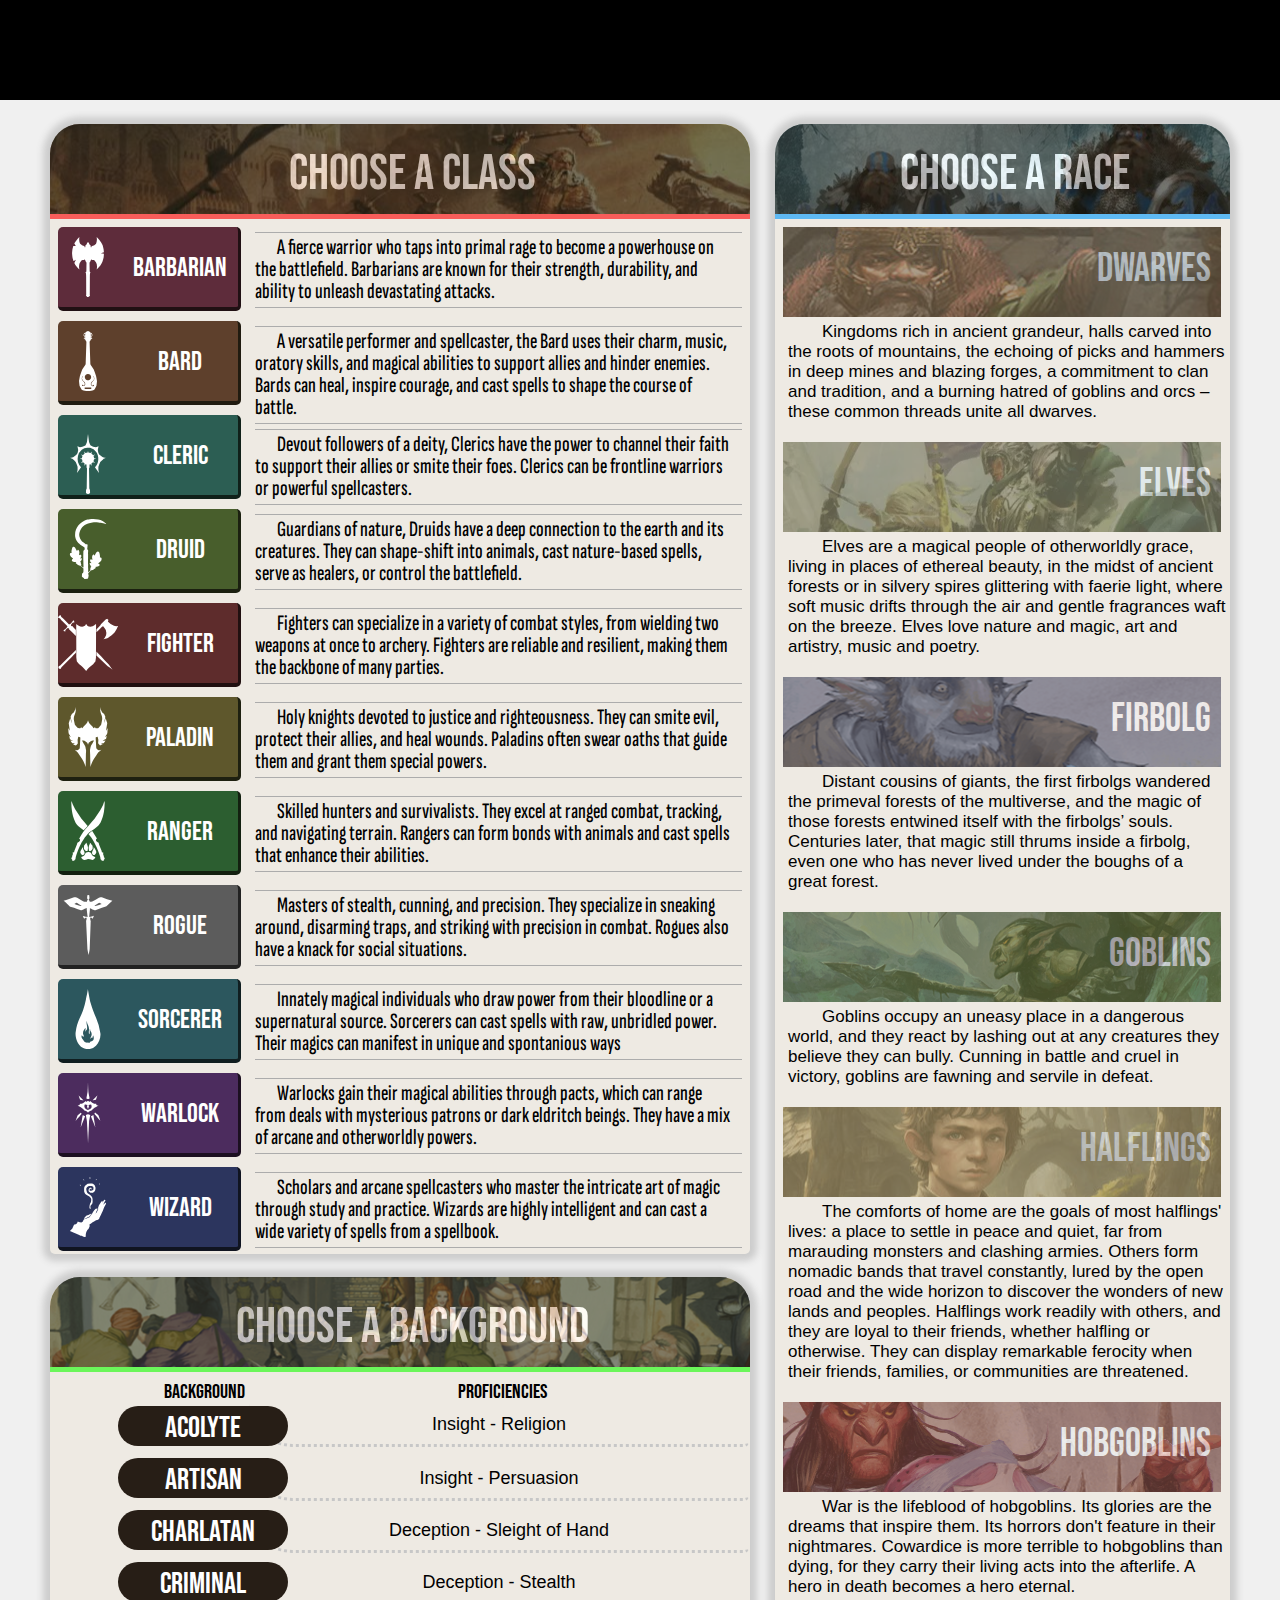
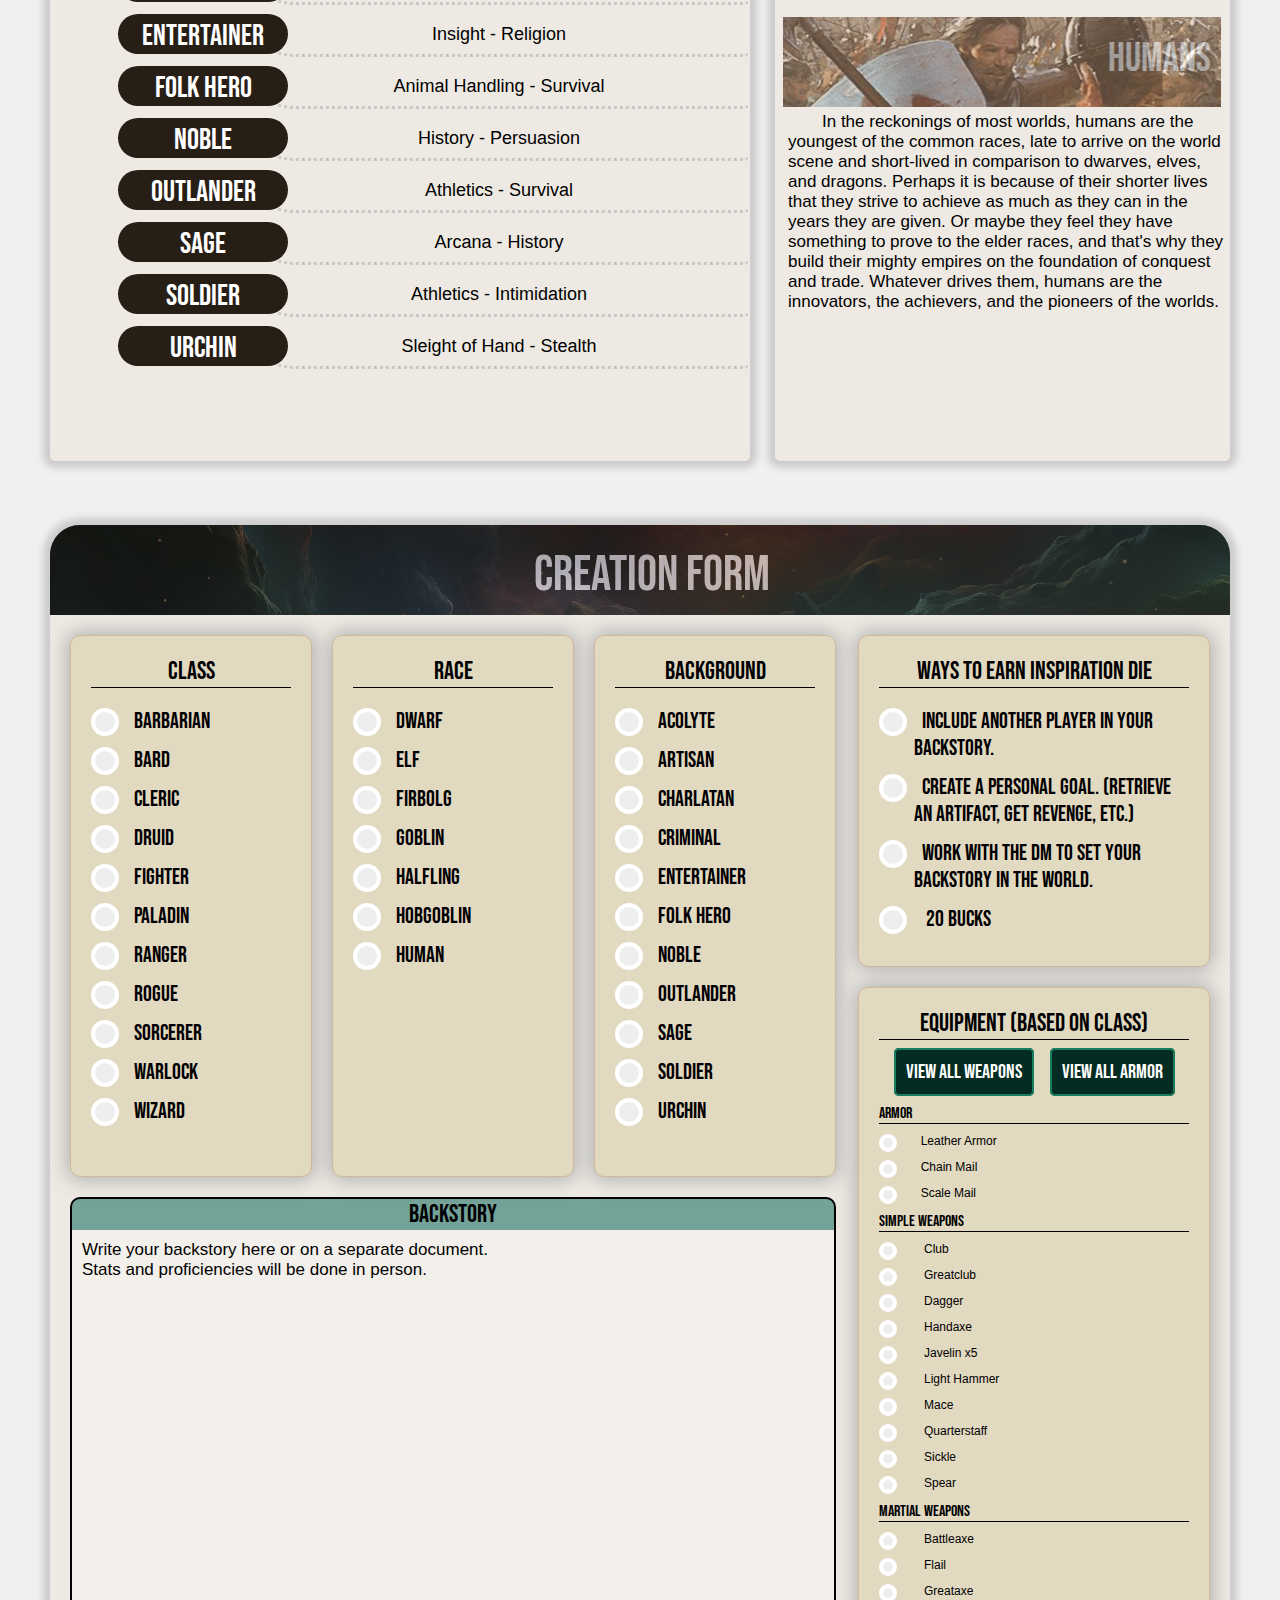
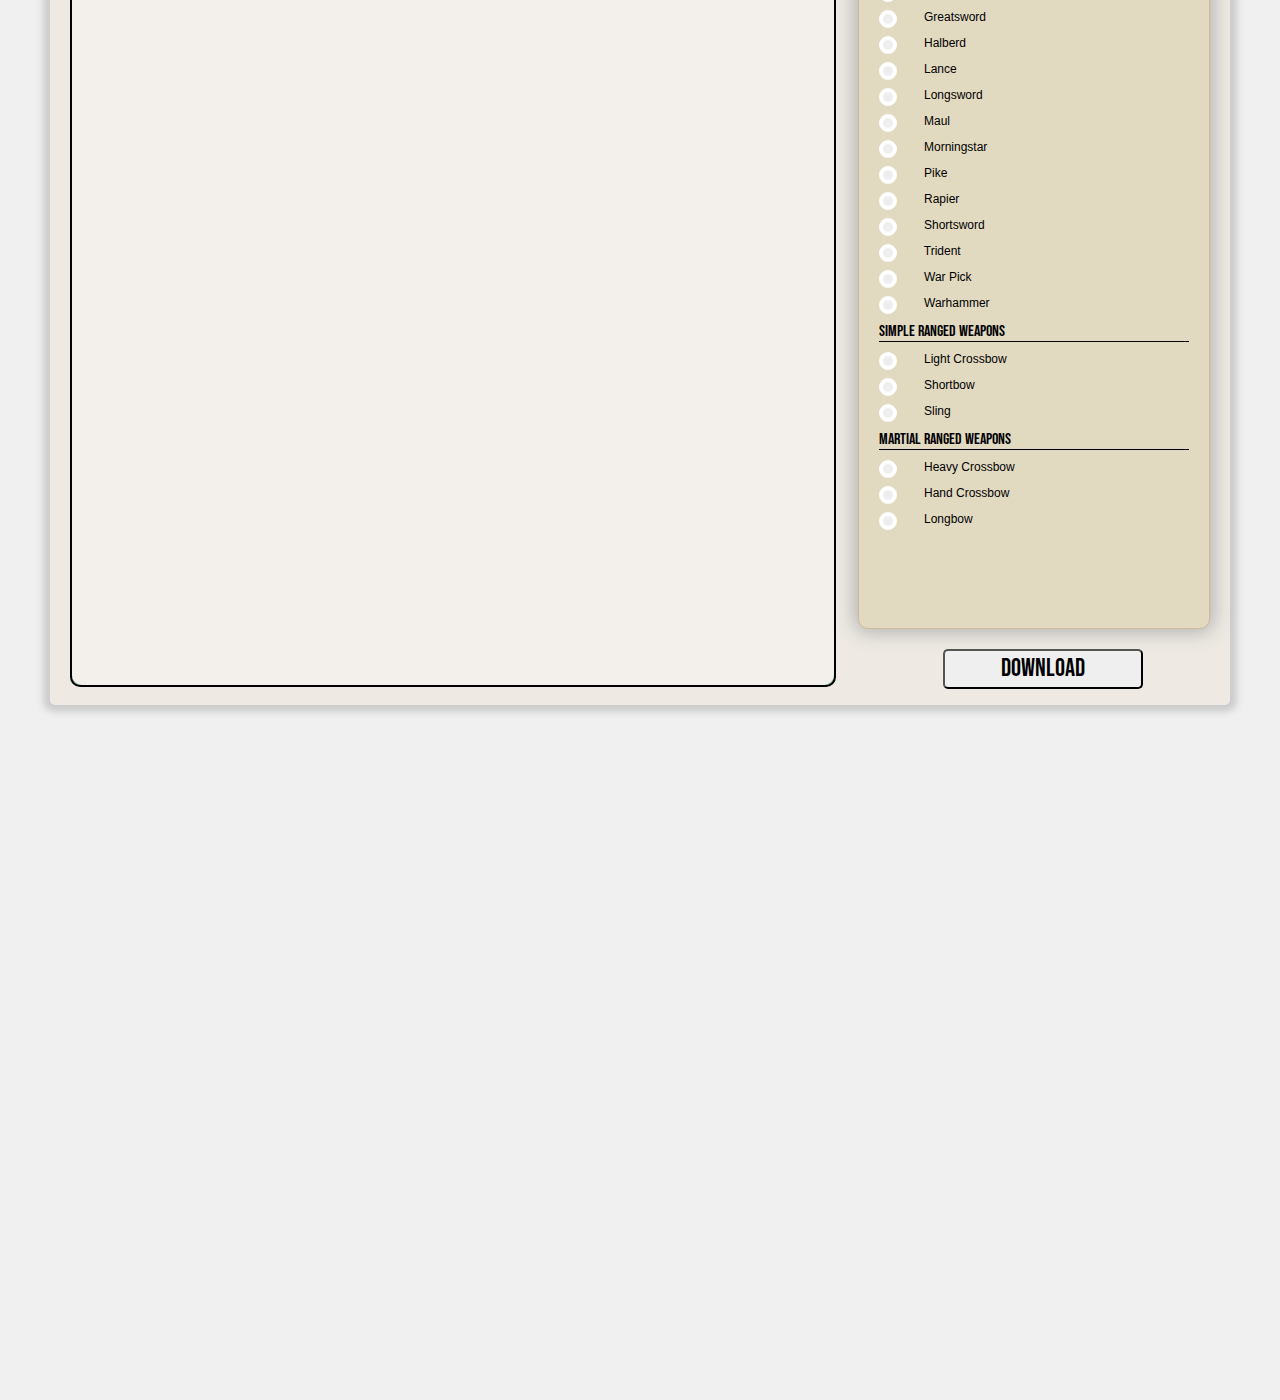
==== commit 17790583: "Update index.html" ====
--- a/index.html
+++ b/index.html
@@ -196,7 +196,6 @@
                         <span class="tooltip firbolg">
                             <span class="bold-text">Speed.</span> Your base walking speed is 30 feet.<br><br>
                             <span class="bold-text">Firbolg Magic.</span>  You can cast the Detect Magic and Disguise Self spells with this trait. When you use this version of Disguise Self, you can seem up to 3 feet shorter or taller. Once you cast either of these spells with this trait, you can’t cast that spell with it again until you finish a long rest. You can also cast these spells using any spell slots you have. Intelligence, Wisdom, or Charisma is your spellcasting ability for these spells when you cast them with this trait (choose when you select this race).<br><br>
-                            <span class="bold-text">Dwarven Resilience.</span> You have advantage on saving throws against poison, and you have resistance against poison damage.<br><br>
                             <span class="bold-text">Hidden Step.</span> As a bonus action, you can magically turn invisible until the start of your next turn or until you attack, make a damage roll, or force someone to make a saving throw. You can use this trait a number of times equal to your proficiency bonus, and you regain all expended uses when you finish a long rest.<br><br>
                             <span class="bold-text">Powerful Build.</span> You count as one size larger when determining the weight you can push, drag, or lift.<br><br>
                             <span class="bold-text">Speech of Beast and Leaf. </span> You have the ability to communicate in a limited manner with Beasts, Plants, and vegetation. They can understand the meaning of your words, though you have no special ability to understand them in return. You have advantage on all Charisma checks you make to influence them.<br><br>
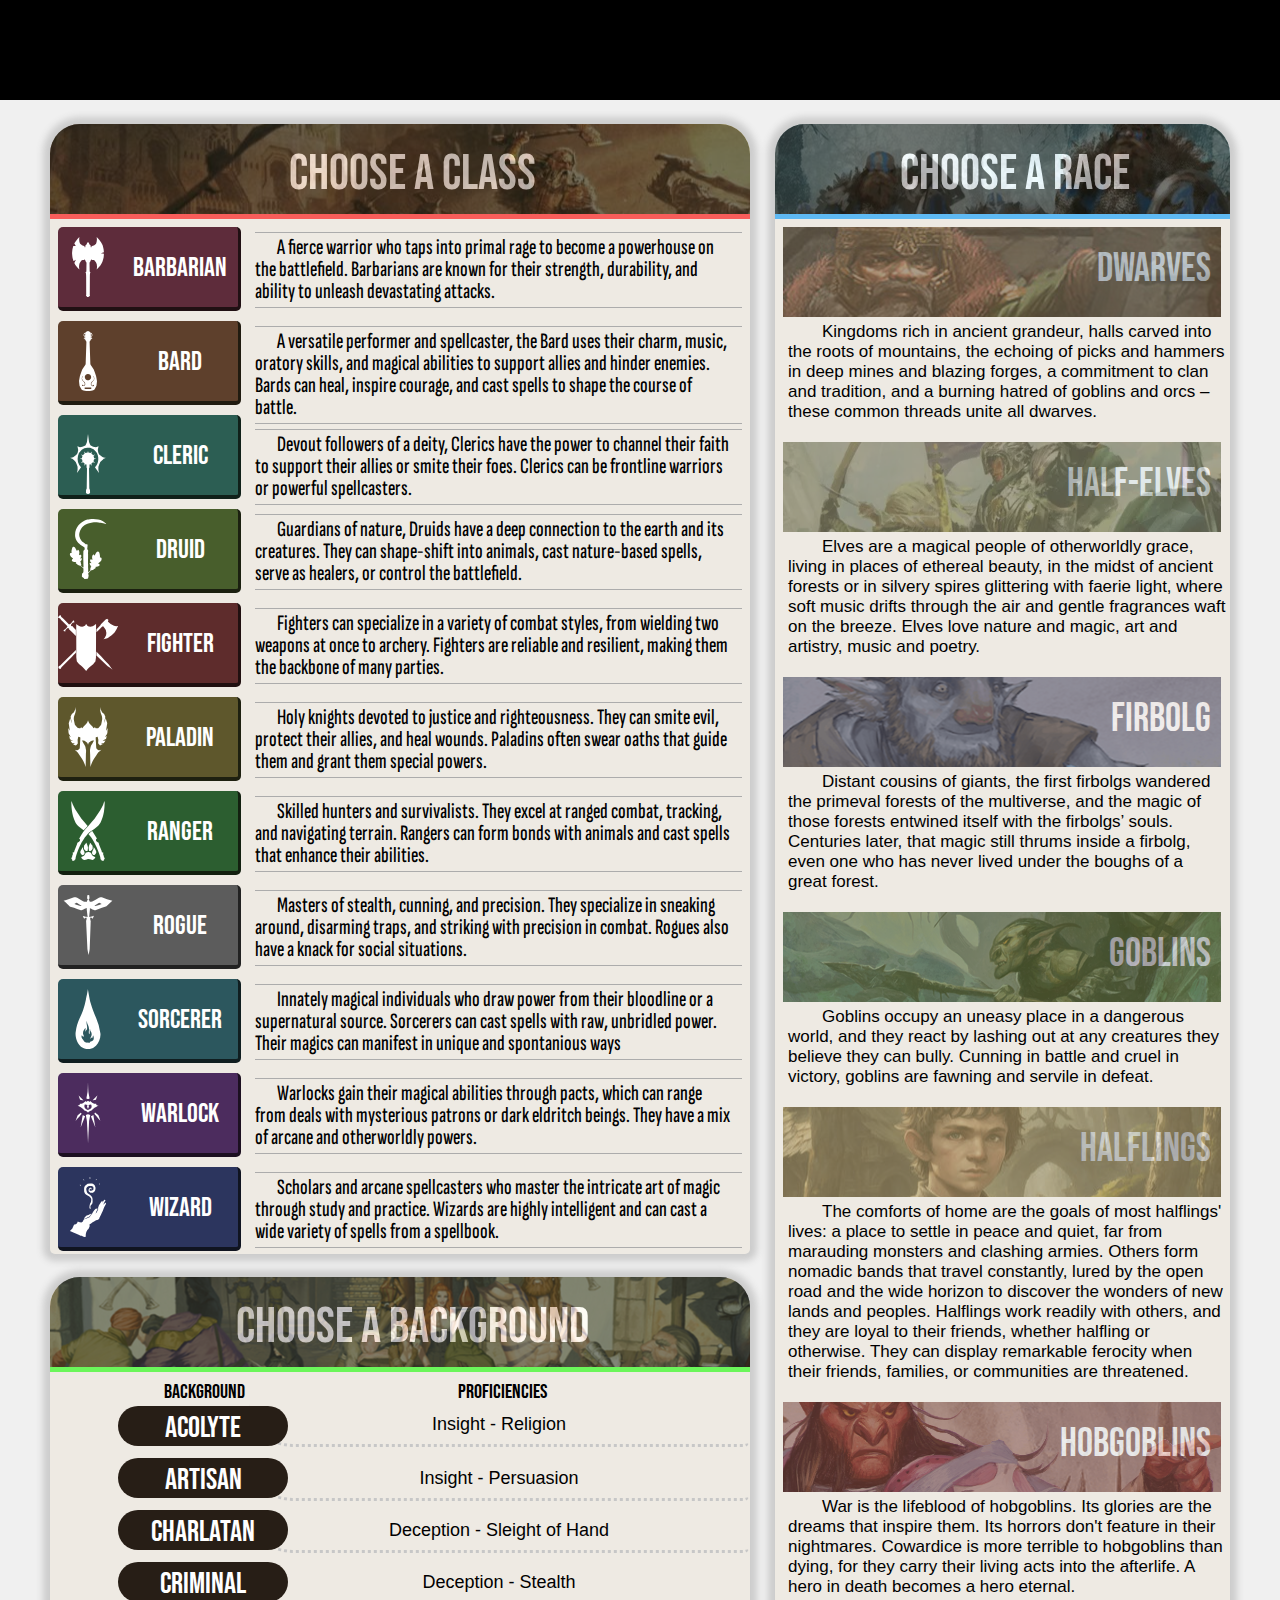
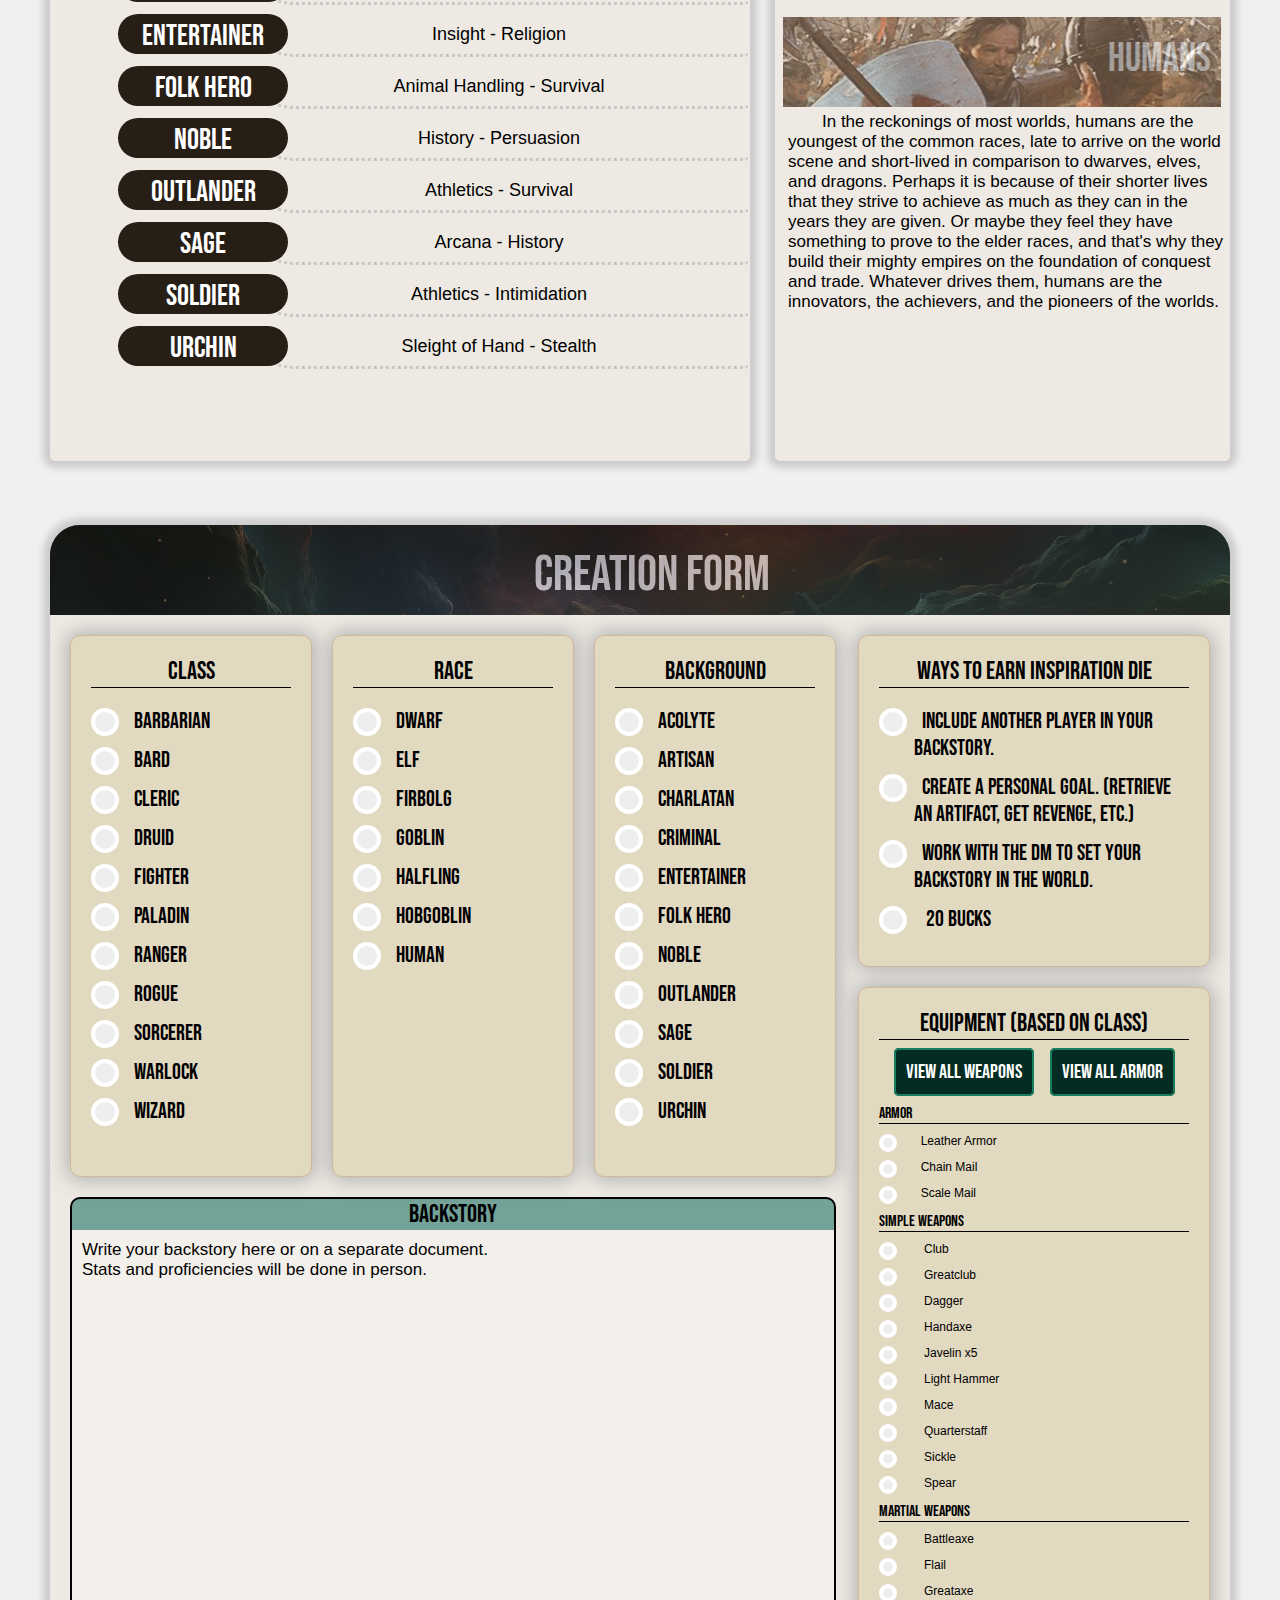
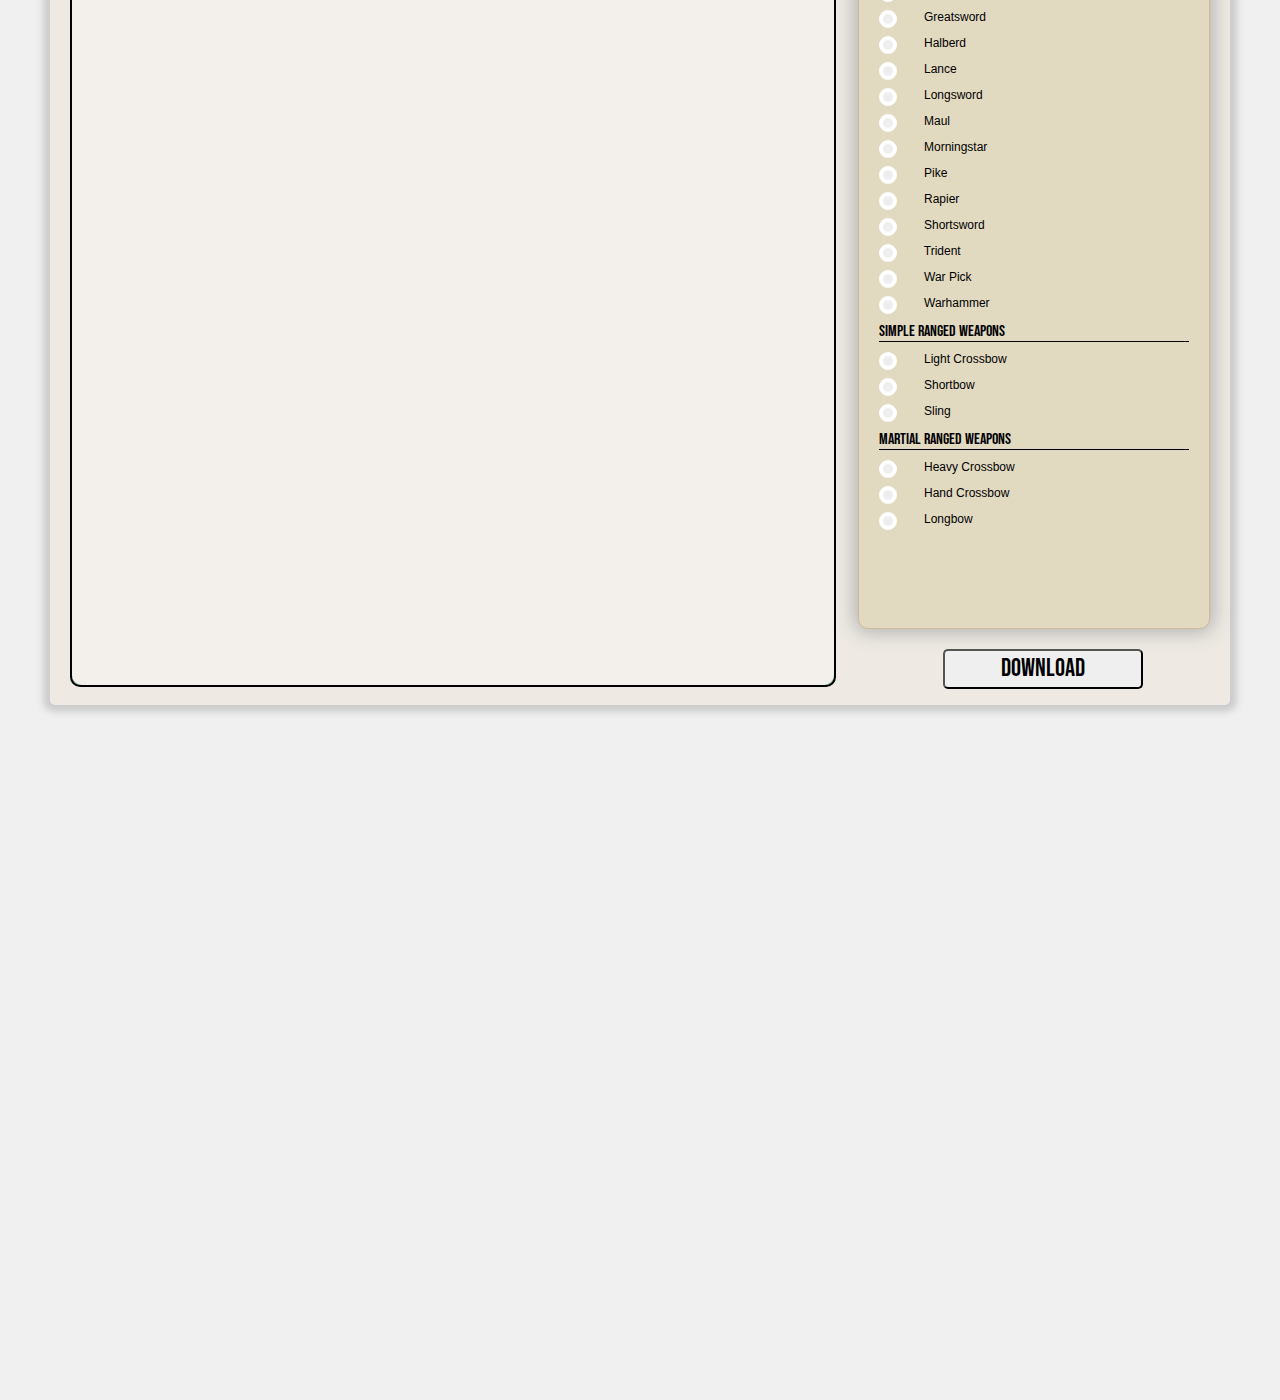
==== commit bc43435d: "Add files via upload" ====
--- a/index.html
+++ b/index.html
@@ -1,753 +1,753 @@
-<link rel="preconnect" href="https://fonts.googleapis.com">
-<link rel="preconnect" href="https://fonts.gstatic.com" crossorigin>
-<link href="https://fonts.googleapis.com/css2?family=Bebas+Neue&family=Sofia+Sans+Extra+Condensed:wght@200;300;400;500;600&display=swap" rel="stylesheet">
-<head>
-    <meta charset="UTF-8">
-    <meta name="viewport" content="width=device-width, initial-scale=1.0">
-    <link rel="stylesheet" href="CharacterCreator.css">
-    <script src="CharacterCreator.js"></script>
-    <title>Character Creator</title>
-</head>
-    <div class="navbar">
-            
-    </div>
-<body style="margin: 0px; vertical-align: top;">
-    <div class="mid-section" style="vertical-align: top;">
-        <div class="menu-box-container class" style="vertical-align: top;">
-            
-            <div class="menu-box-header-picture class">
-                <div class="menu-box-header class">
-                    &nbsp&nbsp Choose a Class
-                </div>
-            </div>
-            
-            <div class="menu-box-content class">
-                
-                <span class="class-description">&emsp;A fierce warrior who taps into primal rage to become a powerhouse on the battlefield. Barbarians are known for their strength, durability, and ability to unleash devastating attacks.</span>
-                <a href="http://dnd5e.wikidot.com/barbarian" target="_blank">
-                    <div class="icon-container class barbarian">
-                        <svg class="icon class" xmlns="http://www.w3.org/2000/svg" viewBox="0 0 100 100"><defs><style>.cls-1{fill:#ffffff;}</style></defs><title>Barbarian</title><g id="Class_Icons" data-name="Class Icons"><path id="Barbarian" class="cls-1" d="M28.76,8.16A61.9,61.9,0,0,1,35.57,0c0,1.53-.36,3.05-.26,4.58.3,1.8.19,3.7,1,5.38.28.65.39,1.46,1,1.86a28.85,28.85,0,0,0,2.7,2,12.31,12.31,0,0,0,3.92,1.08c.18.69.32,1.4.5,2.09l1.06.18c.11-1.09.13-2.19.26-3.28.93-.2,1.31-1.13,1.87-1.8.73-.84.7-2,1-3Q50.05,9,51.43,9c.33,1,.3,2.2,1,3,.56.67.94,1.6,1.87,1.8.13,1.09.16,2.19.26,3.28L55.65,17c.19-.69.32-1.4.5-2.09a5.67,5.67,0,0,0,2-.36,9,9,0,0,0,3-1.4c.93-.86,2.33-1.39,2.57-2.78a15.93,15.93,0,0,0,1-5.08c.3-1.76-.17-3.51-.18-5.27a65,65,0,0,1,7.68,9.42c.74,1.47,1.53,2.92,2.21,4.43C75,16,75.49,18.21,76,20.39c.23,1.6.34,3.22.52,4.83-1.73.68-3.5,1.22-5.22,1.9,1.76.35,3.52.65,5.28,1-.18,2-.29,3.92-.54,5.87-.66,2.37-1.29,4.75-2,7.1-1.11,2.09-2.22,4.18-3.42,6.22-2,2.31-3.93,4.77-6.1,6.95-.14-1.65.74-3.2.48-4.85-.17-1.26-.14-2.56-.41-3.81-.46-1.19-.85-2.4-1.37-3.56-.69-1-1.43-2-2.17-3-1.36-1-3.1-.69-4.66-.71-.22-.41-.45-.81-.69-1.21a15.9,15.9,0,0,0-1.82,3.67c-.3.74-1.15,1.17-1.3,2,.06,4.69.16,9.37.21,14.06-.09,1,1,1.41,1.55,2.09-.31.66-1,1.2-1,2-.08,1.58-.27,3.16-.23,4.74-.06,10.34-.09,20.67-.15,31,0,.57.44,1,.73,1.39a5.57,5.57,0,0,0-1.21.34c-.38.39-.49,1-.9,1.35a6.1,6.1,0,0,1-2.88.09c-.76-.09-.75-1.09-1.29-1.48a7.66,7.66,0,0,0-1.14-.3c.28-.44.76-.82.72-1.39Q47,82.29,46.93,67.86a65.81,65.81,0,0,0-.3-7.3,9.27,9.27,0,0,0-.9-1.59c.54-.68,1.65-1.08,1.55-2.09,0-4.69.15-9.37.21-14.06-.15-.81-1-1.24-1.3-2a15.51,15.51,0,0,0-1.82-3.67c-.36.48-.5,1.41-1.28,1.23-1.59-.1-3.73-.21-4.62,1.43a12.38,12.38,0,0,0-2,3.23c-.4,1.26-1.12,2.45-1.14,3.81-.07,1.19-.26,2.36-.27,3.55a24,24,0,0,1,.52,3.87c-1.81-1.76-3.33-3.81-5-5.68a22.34,22.34,0,0,1-3.35-5.41c.78-1.86,1.94-3.56,2.77-5.4-1.45.66-2.84,1.46-4.28,2.15-.66-2.71-1.81-5.34-1.89-8.17-.12-1.66-.33-3.32-.4-5,.2-2.08.4-4.16.64-6.23.44-1.83.86-3.67,1.36-5.48,1.44-.16,2.89-.28,4.33-.47-.81-1.28-1.72-2.51-2.54-3.79a11.37,11.37,0,0,1,1.59-2.66"/></g></svg>
-                        <div>Barbarian</div>
-                    </div>
-                </a>
-                
-                <span class="class-description">&emsp;A versatile performer and spellcaster, the Bard uses their charm, music, oratory skills, and magical abilities to support allies and hinder enemies. Bards can heal, inspire courage, and cast spells to shape the course of battle.</span>
-                <a href="http://dnd5e.wikidot.com/bard" target="_blank">
-                    <div class="icon-container class bard">
-                        <svg class="icon class" xmlns="http://www.w3.org/2000/svg" viewBox="0 0 100 100"><defs><style>.cls-1{fill:#ffffff;}</style></defs><title>Bard</title><g id="Class_Icons" data-name="Class Icons"><path id="Bard" class="cls-1" d="M47.82.92C48.56.64,49.24.22,50,0c.75.22,1.44.64,2.17.92s1.38,1.15,2,1.73c.4.28.3.8.34,1.22.87.27,1.4-.33,1.83-1a4.79,4.79,0,0,1,.52,1.26A11.3,11.3,0,0,1,56,5.74a.74.74,0,0,1-.41-1.06,5.91,5.91,0,0,0-1,0c0,.58,0,1.16.06,1.73a14.1,14.1,0,0,0,1.72,0c.32-.27.49-.69.83-.94.16.51.74,1.09.33,1.61a13.56,13.56,0,0,1-.73,1.22.74.74,0,0,1-.4-1.06,11.1,11.1,0,0,0-1.73,0c0,.67,0,1.35.08,2,.73.19.92-.64,1.39-1,.16.52.74,1.09.32,1.62-.24.4-.45.83-.72,1.21-.49-.17-.56-.61-.41-1.06l-.56,0c0,.68,0,1.36.07,2,.82.27,1.23-.44,1.65-1A4.5,4.5,0,0,1,57,12.3a10.45,10.45,0,0,1-.9,1.59.76.76,0,0,1-.4-1.07,8.23,8.23,0,0,0-.86,0c0,.56.19,1.19-.15,1.69-.64,1-1.26,2.11-1.9,3.16a2.24,2.24,0,0,0-.12,1.26Q53.31,37,53.93,55.19c0,.52.41.9.65,1.32,1.67,2.62,3.41,5.21,5,7.86q2,5.28,3.86,10.59C64,77.83,64.53,80.72,65,83.6c-.25,2.55-.55,5.1-.91,7.63-1,2.13-2.2,4.2-3.26,6.32-.2.5-.76.61-1.19.85a7.61,7.61,0,0,1-2.13.88c-1.5.22-3,.52-4.5.7q-3,0-6,0c-1.48-.17-3-.47-4.43-.69a7.33,7.33,0,0,1-2.27-.92c-.38-.22-.89-.32-1.09-.76-.89-1.74-1.82-3.47-2.72-5.22a4.22,4.22,0,0,1-.67-1.66c-.25-2.41-.63-4.81-.81-7.22.49-2.86,1-5.71,1.52-8.55q1.89-5.31,3.86-10.59c1.62-2.63,3.34-5.2,5-7.8.28-.47.73-.9.7-1.48.41-12.35.86-24.7,1.26-37a34.45,34.45,0,0,0-2-3.49c-.39-.52-.16-1.18-.19-1.76a8.17,8.17,0,0,0-.86,0,.76.76,0,0,1-.41,1.07,11.94,11.94,0,0,1-.9-1.6,6.22,6.22,0,0,1,.5-1.23c.49.48.84,1.25,1.68,1,.05-.68.07-1.36.08-2l-.56,0a.75.75,0,0,1-.41,1.06,11.82,11.82,0,0,1-.9-1.59,6.27,6.27,0,0,1,.49-1.24c.48.34.66,1.17,1.39,1,0-.68.07-1.36.08-2a11,11,0,0,0-1.72,0,.75.75,0,0,1-.41,1.06,11.3,11.3,0,0,1-.89-1.59,6.27,6.27,0,0,1,.49-1.24c.34.25.51.67.84.94a13.92,13.92,0,0,0,1.71,0c0-.57.06-1.15.07-1.73a6,6,0,0,0-1,0A.75.75,0,0,1,44,5.74a11.37,11.37,0,0,1-.9-1.59,5.75,5.75,0,0,1,.5-1.24c.34.25.51.67.83.93a3.89,3.89,0,0,0,1,0c0-.42,0-.94.34-1.22.68-.58,1.17-1.43,2-1.73m1.54,70.7a5.3,5.3,0,0,0-4,2.68,5.32,5.32,0,1,0,4-2.68m-9.61,6.75a7.26,7.26,0,0,0,.71,3.93c1.32,1.7,3.34,2.91,4.1,5a4.32,4.32,0,0,1-.38,2.88,2.24,2.24,0,0,1-2.57.59,2.08,2.08,0,0,0-.15-.86c-.51-.26-1.39-.09-1.46.57a1.76,1.76,0,0,0,1.86,1.39,3.39,3.39,0,0,0,3.54-2.3,6.09,6.09,0,0,0-.72-4c-1.06-1.42-2.76-2.23-3.75-3.72a5.67,5.67,0,0,1,.4-6.56c0,.16,0,.32.07.49.19-.4.38-.79.53-1.2a4.38,4.38,0,0,0-2.18,3.82m18.51-3.82a10.67,10.67,0,0,0,.53,1.2c0-.16.05-.33.07-.49a5.79,5.79,0,0,1,1.19,3.88A3.57,3.57,0,0,1,59.13,82c-1,1.43-2.66,2.2-3.66,3.62a6.16,6.16,0,0,0-.68,4,3.39,3.39,0,0,0,3.54,2.3,1.74,1.74,0,0,0,1.86-1.48,1.07,1.07,0,0,0-1.41-.52c-.24.22-.15.6-.2.9-1,.32-2.32.18-2.74-.9a3.84,3.84,0,0,1,.23-3.49c1-1.62,2.58-2.67,3.7-4.15a7.67,7.67,0,0,0,.67-4,4.38,4.38,0,0,0-2.18-3.72M44.48,94.28c0,.77,0,1.54,0,2.32q5.48,0,10.93,0c0-.78,0-1.55,0-2.32q-5.46,0-10.93,0"/></g></svg>
-                        <div>Bard</div>
-                    </div>
-                </a>
-
-                <span class="class-description">&emsp;Devout followers of a deity, Clerics have the power to channel their faith to support their allies or smite their foes. Clerics can be frontline warriors or powerful spellcasters.</span>
-                <a href="http://dnd5e.wikidot.com/cleric" target="_blank">
-                    <div class="icon-container class cleric">
-                        <svg class="icon class" xmlns="http://www.w3.org/2000/svg" viewBox="0 0 100 100"><defs><style>.cls-1{fill:#ffffff;}</style></defs><title>Cleric</title><g id="Class_Icons" data-name="Class Icons"><g id="Cleric"><path class="cls-1" d="M48.28,13.31C48.92,8.89,49.33,4.42,50,0c.67,4.42,1.08,8.89,1.72,13.31.72,1.85,1.59,3.64,2.35,5.47.2.6.89.7,1.37,1a25.13,25.13,0,0,0,3.16,1.37c1.55.26,3.09.63,4.64.84,1.5-.37,2.91-1,4.4-1.45-.41,2-.93,4-1.31,6,.1,1.26.49,2.48.7,3.73.18,1.87,1.62,3.24,2.49,4.81,1.2,1,2.64,1.77,3.93,2.69,1.7,1.42,4,1.26,6.06,1.89-1.43,1-3.28,1.33-4.49,2.65-1.52,1.43-3.13,2.77-4.59,4.25-1.07,2.6-2.09,5.23-3.09,7.86-.09,1.79,0,3.6,0,5.4.29,1.8.83,3.56,1.16,5.35-2.37-3.17-4.61-6.45-6.92-9.66,6.62-6.58,7.44-17.89,2.14-25.5a16.14,16.14,0,0,0-10.34-6.9,25.27,25.27,0,0,0-4.52-.22,15.14,15.14,0,0,0-9.25,3.44A18.84,18.84,0,0,0,33.3,36.78a20.31,20.31,0,0,0,5.09,18.71c-2.31,3.21-4.55,6.49-6.92,9.66.33-1.79.87-3.55,1.16-5.35,0-1.8.12-3.61,0-5.4-1-2.63-2-5.26-3.09-7.86-1.46-1.48-3.07-2.82-4.59-4.25-1.21-1.32-3.06-1.66-4.49-2.65,2-.63,4.36-.47,6.06-1.89,1.26-.88,2.6-1.65,3.83-2.57.81-1.19,1.61-2.4,2.31-3.65.35-1.63.73-3.26,1-4.9-.35-2.06-.91-4.08-1.32-6.13,1.46.42,2.85,1,4.31,1.44,1.34-.11,2.66-.49,4-.69s2.71-1,4.05-1.58c.44-.23,1-.35,1.22-.89.76-1.83,1.63-3.62,2.35-5.47"/><path class="cls-1" d="M49.44,30.71c.22-.89.32-1.82.56-2.71.24.89.34,1.82.56,2.71a17.6,17.6,0,0,1,3.71,1c.9-.72,1.48-1.77,2.33-2.55-.24,1.15-.71,2.22-1,3.34a14,14,0,0,1,2.83,2.86c1.15-.37,2.28-.81,3.45-1.09-.81.91-1.83,1.6-2.68,2.48a14.85,14.85,0,0,1,.91,3.73,24,24,0,0,1,3.54.84c-1.2.23-2.41.46-3.6.76a12.16,12.16,0,0,1-1,3.51c.86,1,2,1.77,2.91,2.75-1.3-.35-2.55-.86-3.85-1.19a13.47,13.47,0,0,1-2.65,2.52c.34,1.22.9,2.39,1.14,3.63-.94-.84-1.56-2-2.53-2.79a4.32,4.32,0,0,0-1.53.39c-.09,1.66,0,3.32-.08,5,0,.59-.86.8-.75,1.43q.24,16.2.48,32.41c-.08,1.58,1.23,2.84,1.16,4.43,0,1.35.1,2.7.09,4.06-.7.49-1.45.91-2.15,1.41a2.07,2.07,0,0,1-2.52,0c-.7-.5-1.45-.92-2.15-1.41,0-1.36.08-2.71.09-4.06-.07-1.59,1.24-2.85,1.16-4.43.15-10.84.33-21.68.47-32.52,0-.57-.73-.76-.74-1.32-.07-1.65,0-3.31-.08-5A4.32,4.32,0,0,0,46,50.47c-1,.79-1.58,2-2.53,2.79.24-1.24.8-2.41,1.14-3.63a13.15,13.15,0,0,1-2.64-2.52c-1.31.33-2.56.84-3.86,1.19.91-1,2-1.73,2.92-2.75A11.87,11.87,0,0,1,40,42c-1.19-.3-2.4-.53-3.6-.76a24,24,0,0,1,3.54-.84,15,15,0,0,1,.91-3.74c-.85-.87-1.87-1.56-2.68-2.47,1.17.28,2.3.72,3.45,1.09a14,14,0,0,1,2.83-2.86c-.33-1.12-.8-2.19-1-3.34.84.8,1.46,1.81,2.33,2.58a14.85,14.85,0,0,1,3.71-1"/></g></g></svg>
-                        <div>Cleric</div>
-                    </div>
-                </a>
-
-                <span class="class-description">&emsp;Guardians of nature, Druids have a deep connection to the earth and its creatures. They can shape-shift into animals, cast nature-based spells, serve as healers, or control the battlefield.</span>
-                <a href="http://dnd5e.wikidot.com/druid" target="_blank">
-                    <div class="icon-container class druid">
-                        <svg class="icon class" xmlns="http://www.w3.org/2000/svg" viewBox="0 0 100 100"><defs><style>.cls-1{fill:#ffffff;}</style></defs><title>Druid</title><g id="Class_Icons" data-name="Class Icons"><path id="Druid" class="cls-1" d="M37.15,77.64a1.71,1.71,0,0,1-1.49-.15,16.45,16.45,0,0,1-4.38-2.64,9.42,9.42,0,0,0-.87-.51A1.9,1.9,0,0,1,30,74c-.64-.74-.58-1.09.25-1.58l.27-.18a2.74,2.74,0,0,0-1.68-.53,4.91,4.91,0,0,1-.94,0,16.65,16.65,0,0,1-2.22-.4,3.51,3.51,0,0,1-2.45-1.75,1.52,1.52,0,0,1-.18-.8,2.09,2.09,0,0,1,1.36-2c.32-.11.61-.27,1-.46-.4-.36-.72-.68-1.07-1-.78-.63-1.6-1.19-2.34-1.86a6.78,6.78,0,0,1-2-3.38,3.77,3.77,0,0,1-.09-2.18,6.55,6.55,0,0,1,.42-1,.58.58,0,0,1,.4-.23,9.47,9.47,0,0,1,1.3-.09c.45,0,.68-.16.59-.57a13.29,13.29,0,0,1,.46-5.71,9.83,9.83,0,0,1,1.14-3.06,1.7,1.7,0,0,1,1.19-.81c1.46-.31,2.34.57,3.15,1.54a8.27,8.27,0,0,1,.68,1.2c.4.71.81,1.41,1.19,2.13.17.32.28.66.44,1a2.41,2.41,0,0,0,.33.5c.34.39.57.37.83,0a4.31,4.31,0,0,0,.26-.47A1.24,1.24,0,0,1,34.51,52,4.6,4.6,0,0,1,35.36,54a5.56,5.56,0,0,1,.18,2.66,24.9,24.9,0,0,0-.4,2.59,1.18,1.18,0,0,0,.07.62c.19.42.34.45.75.24s.59-.34.9-.46a1.4,1.4,0,0,1,1.9,1,4.28,4.28,0,0,1-1,3.9c-.21.25-.44.48-.62.74a2.27,2.27,0,0,0-.22.53l2.1-.44c.38-.08.52.05.62.42a2.65,2.65,0,0,1-.1,1.53,5.14,5.14,0,0,1-2,3,2.13,2.13,0,0,0-.31.29c-.32.38-.26.71.22.79s.47.3.48.62,0,.56,0,.83a3.31,3.31,0,0,0,.46,1.72,2.65,2.65,0,0,1-.09,2.73l.51.44a.84.84,0,0,0,.33,1.08,7.23,7.23,0,0,0,3.34,2c0-.84,0-1.67,0-2.5s-.09-1.83-.11-2.75c0-2.17-.08-4.35-.12-6.52,0-.5-.14-1-.11-1.49.1-1.81,0-3.6,0-5.4,0-2.91.1-5.81.16-8.72a.87.87,0,0,1,.12-.45,17.66,17.66,0,0,1,1.16-1.43,6.25,6.25,0,0,1,.88-.66c0-.93-.06-2-.13-3.07a1.19,1.19,0,0,0-.68-.93c-.81-.48-1.6-1-2.43-1.41a24.54,24.54,0,0,1-4-2.52c-1.12-.9-2.25-1.8-3.27-2.8a17.43,17.43,0,0,1-3.11-4.3,22.62,22.62,0,0,1-2-5.48,19.24,19.24,0,0,1-.33-5.14A22.19,22.19,0,0,1,30,17.57,25.78,25.78,0,0,1,33.8,11a29,29,0,0,1,6-5.68,37.57,37.57,0,0,1,4-2.41A28.49,28.49,0,0,1,49.06.94a26.75,26.75,0,0,1,3.7-.65A32.87,32.87,0,0,1,58.87,0a55.81,55.81,0,0,1,8,.84,32.71,32.71,0,0,1,3.93,1A18.09,18.09,0,0,1,73.11,3c.8.4,1.59.83,2.39,1.2a10.39,10.39,0,0,1,3.38,2.53c.42.48.91.9,1.37,1.35l0,.14A7.77,7.77,0,0,1,79,8.14c-1.3-.3-2.58-.65-3.88-1s-2.41-.54-3.62-.81c-1.43-.32-2.63-.47-4.08-.69A24.58,24.58,0,0,0,64,5.49a16.14,16.14,0,0,1-1.65.11c-1.68.12-3.27.18-4.94.35a36.62,36.62,0,0,0-3.87.73,26.59,26.59,0,0,0-3.4.9,25.38,25.38,0,0,0-3.87,1.67A23.35,23.35,0,0,0,42,12.2a19.72,19.72,0,0,0-3.19,3.74,21.84,21.84,0,0,0-2.81,6,15.21,15.21,0,0,0-.64,3.88,13.79,13.79,0,0,0,.36,3.32,17.13,17.13,0,0,0,3.76,7.38A18.43,18.43,0,0,0,42,38.78c1.21,1,2.46,1.91,3.68,2.88a1.11,1.11,0,0,0,.87.28c.52-.06,1,0,1.56,0s.81.25,1,.77a3.77,3.77,0,0,1,.14,2c-.11,1.07-.18,2.15-.28,3.22s-.18,1.83-.25,2.65a7.83,7.83,0,0,1,1.13,1.07,2.16,2.16,0,0,1,.41,1.14,26.31,26.31,0,0,1-.14,2.81,11,11,0,0,0,0,3,11.22,11.22,0,0,1,0,2.09c0,1.28,0,2.55,0,3.83,0,.3,0,.6,0,.9,0,.8-.09,1.6-.11,2.4C50,70.06,50,72.27,50,74.47a1.85,1.85,0,0,0,.17.85,2.72,2.72,0,0,1,.06,1.18c0,.78-.11,1.55-.1,2.33,0,1.09.06,2.19.11,3.29,0,.5.11,1,.11,1.49,0,.77-.08,1.55-.07,2.32s.08,1.82.13,2.87A12.75,12.75,0,0,0,52,87.5a7.41,7.41,0,0,0,1.61-2.29c0-.14.22-.23.28-.37a.8.8,0,0,0,0-.48,2.27,2.27,0,0,1,.22-2.11,3.26,3.26,0,0,0,.41-2,3.15,3.15,0,0,1,0-.53.48.48,0,0,1,.44-.53c.52-.13.58-.41.22-.81a1.54,1.54,0,0,0-.26-.25,5.37,5.37,0,0,1-2.14-3.53s0-.08,0-.12c-.17-1,.14-1.36,1.12-1.23a13.55,13.55,0,0,1,1.57.42c.2-.26,0-.45-.18-.64A15.49,15.49,0,0,1,54,71.32a3.9,3.9,0,0,1-.33-2.9,1.52,1.52,0,0,1,2.37-.79c.08.05.15.14.24.17s.55.24.7.15a.76.76,0,0,0,.33-.88,8.4,8.4,0,0,1-.27-1.1,18.4,18.4,0,0,1-.24-2.08,7.47,7.47,0,0,1,.86-3.68,2.09,2.09,0,0,1,.7-.72c.8-.51,1.31-.36,1.77.47.1.17.18.35.28.52.28.46.53.48.86.05a6.24,6.24,0,0,0,.54-.93c.21-.41.39-.83.6-1.23.45-.82.91-1.64,1.37-2.45a4.6,4.6,0,0,1,2.32-1.8,2.14,2.14,0,0,1,2.12.87,10.23,10.23,0,0,1,.92,2.13,32.73,32.73,0,0,1,.78,4,11.54,11.54,0,0,1-.06,2.49c-.05.6,0,.71.65.68a4,4,0,0,1,.6,0c.95.08,1.23.37,1.46,1.32a4.63,4.63,0,0,1-.19,2.53,5.56,5.56,0,0,1-1.2,2.23c-.62.65-1.3,1.24-2,1.83-.51.44-1,.84-1.58,1.26-.19.14-.4.26-.6.39l.12.21c.31.14.63.31.95.42a2.11,2.11,0,0,1,1.33,1.83,1.82,1.82,0,0,1-.85,1.81,4.16,4.16,0,0,1-2.52,1,7.86,7.86,0,0,0-1.62.36,1.53,1.53,0,0,1-.64,0A3.27,3.27,0,0,0,62,80c.28.18.46.32.66.42a.56.56,0,0,1,.26.8,2.56,2.56,0,0,1-1.24,1.25,5.52,5.52,0,0,0-.7.44,17.17,17.17,0,0,1-4.49,2.59c-.66.27-.88.18-1.43-.4l-1.35,2.09c-.22.06-.41.06-.51.15-.83.81-1.65,1.63-2.47,2.46a1.05,1.05,0,0,0-.3.91,7.36,7.36,0,0,0,.49,2.56A3.11,3.11,0,0,1,50.92,95a11.18,11.18,0,0,1-.57,2.78,2.91,2.91,0,0,1-3.11,2,3.51,3.51,0,0,0-1.39.14,3.82,3.82,0,0,1-1.78,0c-.28-.06-.55-.45-.71-.74a2.28,2.28,0,0,0-1.25-1.28A6.41,6.41,0,0,1,40,96.27a.79.79,0,0,1-.15-.54A31.36,31.36,0,0,1,40,92.37c.13-.93.27-2,1.37-2.38a4.26,4.26,0,0,0,1-2c.07-1.23,0-2.47.06-3.71a9.61,9.61,0,0,1,.07-1.19c.1-.65,0-.76-.54-1.15a15.6,15.6,0,0,1-1.39-1.19c-.06-.06-.1-.14-.17-.17-1.08-.59-1.72-1.67-2.69-2.37A3.89,3.89,0,0,1,37.15,77.64Zm18.18,6.89c-.06,0-.09-.08-.14-.09s-.06,0-.06.08a.43.43,0,0,0,0,.13Z"/></g></svg>
-                        <div>Druid</div>
-                    </div>
-                </a>
-                
-                <span class="class-description">&emsp;Fighters can specialize in a variety of combat styles, from wielding two weapons at once to archery. Fighters are reliable and resilient, making them the backbone of many parties.</span>
-                <a href="http://dnd5e.wikidot.com/fighter" target="_blank">
-                    <div class="icon-container class fighter">
-                        <svg class="icon class" xmlns="http://www.w3.org/2000/svg" viewBox="0 0 100 100"><defs><style>.cls-1{fill:#ffffff;}</style></defs><title>Fighter</title><g id="Class_Icons" data-name="Class Icons"><g id="Fighter"><path class="cls-1" d="M2.3,4.44c.53-.33,1-.72,1.58-1A7.65,7.65,0,0,1,5.59,6.67C6.94,8,8.62,9,9.91,10.46c3,3.09,5.94,6.2,8.94,9.26.14-.46.22-.95.32-1.42.57-.07,1.32.26,1.74-.28a54.93,54.93,0,0,0,3.75-4.6c.4-.67,1.25-.64,1.93-.76a15,15,0,0,1,.64,3.05c-.95.19-2.23-.24-2.86.71-.93,1.17-2,2.21-2.9,3.42a12.47,12.47,0,0,0,1,2.25c.43-.09.86-.21,1.29-.32,1.86,2.13,3.87,4.13,5.8,6.2.31.29.26.73.27,1.12,0,3,0,6,0,9.05C26,34.52,22.13,30.88,18.34,27.2c.08-.41.16-.83.22-1.25a12.86,12.86,0,0,0-2.21-1c-1.21.9-2.25,2-3.43,2.93-.94.64-.47,1.91-.7,2.85a28.11,28.11,0,0,1-3-.57c0-.72,0-1.62.75-2a53.33,53.33,0,0,0,4.59-3.76c.51-.42.18-1.12.2-1.67a6.86,6.86,0,0,1,1.43-.3c-.13-.39-.5-.6-.77-.88-2.8-2.69-5.58-5.4-8.37-8.09A29.2,29.2,0,0,1,4.32,10.3C3.82,9.74,3.44,9,2.63,8.82A5.28,5.28,0,0,1,0,7.32C.67,6.3,1.17,5,2.3,4.44"/><path class="cls-1" d="M81.18,10.12c.26-.22.49-.46.75-.69.86.73,1.62,1.57,2.41,2.38-.89.74-1.64,2.39-.47,3.2a21.07,21.07,0,0,0,9.45,6.09c1.15.3,2.3.62,3.47.85s2.13-.2,3.21-.11a39,39,0,0,1-5.42,10.29,33.14,33.14,0,0,1-4.26,4.2c-2.66,2-5.15,4.35-8.17,5.82-2.15.59-4.23,1.53-6.47,1.66C77.82,42,78.94,39.42,80.14,37a17.32,17.32,0,0,0-.45-8.72c-1.58-1.92-2.81-4.11-4.45-6-.7.56-1.65.56-2.35,1.08-3,2.89-5.82,5.89-8.81,8.74,0-1.47,0-2.94,0-4.41,0-.48.37-.78.66-1.09,1.88-1.84,3.72-3.72,5.6-5.57.67-.63.51-1.71,1.17-2.35q4-4,7.94-7.94c.46-.48,1.25-.17,1.75-.6"/><path class="cls-1" d="M30.41,18.25c1.45.92,2.74,2.08,4.19,3,2.76,1.53,6.4,2.25,9.24.53,1.65-.43,2.11-2.24,3.08-3.43.7.91,1.21,2,2,2.85.84.52,1.79.87,2.68,1.31A10.34,10.34,0,0,0,57.7,22c2.16-.84,3.81-2.54,5.73-3.77q0,28-.15,56.09c-.31,2.18-.51,4.4-.94,6.57-1.18,1.5-2.49,2.92-3.74,4.38-2.3,2.09-5.05,3.69-7.13,6a49.09,49.09,0,0,0-4.53,5.23,65.48,65.48,0,0,0-6-6.7c-1.82-1.49-3.7-2.89-5.51-4.37-1.23-1.32-4.05-4.7-4.07-5.1-.26-2.16-.61-4.32-.85-6.48,0-13.41,0-26.83-.1-40.23,0-5.14-.06-10.29,0-15.43"/><path class="cls-1" d="M14.92,76.38c4.84-5.11,10-9.9,14.91-14.92a38.6,38.6,0,0,1,0,4.81c-2.25,2.37-4.67,4.58-6.85,7Q14.36,81.77,5.83,90.34c-.74.9-.87,2.37-2.12,2.8A3.1,3.1,0,0,1,.59,89.92c.55-1.34,2.2-1.35,3.11-2.31Q9.29,82,14.92,76.38"/><path class="cls-1" d="M64.07,64.37S77.77,78.81,84.64,86a10.62,10.62,0,0,1,1.18,1.41c1.7,2.42,3.48,4.8,5.17,7.23-2.46-1.75-4.89-3.54-7.35-5.29A13.25,13.25,0,0,1,82,87.87L64,70.77Z"/></g></g></svg>
-                        <div>Fighter</div>
-                    </div>
-                </a>
-
-                <span class="class-description">&emsp;Holy knights devoted to justice and righteousness. They can smite evil, protect their allies, and heal wounds. Paladins often swear oaths that guide them and grant them special powers.</span>
-                <a href="http://dnd5e.wikidot.com/paladin" target="_blank">
-                    <div class="icon-container class paladin">
-                        <svg class="icon class" xmlns="http://www.w3.org/2000/svg" viewBox="0 0 100 100"><defs><style>.cls-1{fill:#ffffff;}</style></defs><title>Paladin</title><g id="Class_Icons" data-name="Class Icons"><path id="Paladin" class="cls-1" d="M28.85,4.16c.3-1.37.32-2.79.6-4.16.06,1.88.27,3.76.21,5.63a28.78,28.78,0,0,1-1.26,5.75c-.68,2.16-1.93,4.19-1.95,6.5a11.14,11.14,0,0,0-.06,3.05c.45,2.92,1.1,5.81,1.77,8.68,1.35,1.76,2.89,3.39,4.32,5.1,1.36.94,3.11.8,4.67.59.55-.44.92-1.07,1.42-1.55.69.58,1.33,1.23,2,1.82a26.69,26.69,0,0,1,2.5-3.46c1.47-1.52,2.93-3.07,4.4-4.59a4.42,4.42,0,0,0,1.21-1.77,14.55,14.55,0,0,0,1.24-3.14h.23a8.93,8.93,0,0,0,.94,2.47,7.2,7.2,0,0,0,1.07,2c1.77,1.82,3.51,3.66,5.27,5.49.76.92,1.32,2,2,2.95.68-.56,1.29-1.19,2-1.76.69.58,1.08,1.8,2.17,1.62,1.55.2,3.52.13,4.48-1.3C69,33,70,31.86,70.92,30.75A3.42,3.42,0,0,0,72,29.08c.56-3,1.38-5.91,1.7-8.93,0-1.32-.17-2.64-.33-3.95-.87-2.85-2.39-5.51-2.68-8.52C70,5.16,70.47,2.57,70.57,0c.25,1.37.28,2.78.58,4.15.56,1.23,1.29,2.37,1.9,3.58.7,1.74,2.71,2.34,3.82,3.74.66,1.38,1.23,2.79,1.88,4.17a2.38,2.38,0,0,1,0,1.6c-.52,2.53-1,5.07-1.52,7.61a3.25,3.25,0,0,0,0,1.58c1-2.67,1.43-5.55,2.24-8.29.49,2.6,1.53,5.07,2.25,7.61A3.48,3.48,0,0,1,82,27.49c-.63,3.65-1.79,11.58-1.86,12,.94-1.54,1.7-3.17,2.66-4.68-.11,2.8-.36,5.6-.54,8.4-.83,2.67-2.74,4.78-4.35,7,1.14-.61,2.22-1.33,3.34-2-.32,1.51-.73,3-1.07,4.51-.08.29-.12.64-.41.79-1.78,1-3.62,1.88-5.38,2.92,1.62-.15,3.2-.52,4.82-.69-.8,1.33-1.72,2.57-2.55,3.88-.19.24-.33.61-.69.61-1.47.09-3,.1-4.43.21a23.16,23.16,0,0,0,3.29,1.39c-1.56.85-3.18,1.59-4.77,2.37-1-1.09-1.91-2.25-2.89-3.35-.49-.47-.21-1.19-.21-1.78,0-1.89.56-3.83,0-5.69-.3-1.29-.58-2.58-.88-3.87a6.08,6.08,0,0,0-3.35,1.34c.32,5.63.69,11.26,1,16.89-.09.8.52,1.41.87,2.06.49.92,1.64,1.05,2.35,1.72.5.5,1.26.39,1.91.49,1.16.2,2.22-.46,3.34-.66-1.7,1.61-3.62,3-5.31,4.62-2.31,3.47-4.57,7-6.87,10.47-1.7,2.38-2.66,5.17-4,7.76A44.75,44.75,0,0,0,54,100c-.18-7-.26-13.94-.41-20.91,0-2.55-.49-5.09-.22-7.64.64-2.3.68-4.75,1.58-7A47.94,47.94,0,0,0,60,55.9c-1.23.05-2.45.18-3.68.25-.72,0-1.2.6-1.76,1-1.11.86-2.31,1.63-3.38,2.54-.52,1-.64,2.18-1.12,3.21-.66-1-.6-2.34-1.29-3.32-1.49-1.1-3-2.25-4.49-3.28-1.39-.25-2.82-.26-4.23-.37a38.63,38.63,0,0,0,4.17,7.21c2,2.35,1.68,5.63,2.53,8.43a26.24,26.24,0,0,1-.2,5.24c-.16,7.74-.26,15.48-.45,23.22-.64-1.64-1-3.4-1.72-5-1.48-2.9-2.55-6-4.46-8.71l-5.91-9a9.07,9.07,0,0,0-1.15-1.59c-1.65-1.44-3.38-2.79-5-4.28,1.12.2,2.18.86,3.34.66.65-.1,1.41,0,1.91-.49.72-.67,1.86-.8,2.35-1.72a7.17,7.17,0,0,0,.83-1.54c.31-5.79.72-11.58,1-17.38a6.58,6.58,0,0,0-3.45-1.37c-.38,1.72-.82,3.43-1.14,5.16,0,1.83.24,3.66.33,5.49,0,.36-.23.62-.44.87-.93,1-1.8,2.14-2.74,3.17-1.59-.78-3.21-1.52-4.77-2.37a23.16,23.16,0,0,0,3.29-1.39c-1.47-.11-3-.12-4.43-.21-.36,0-.5-.37-.69-.61-.83-1.31-1.75-2.55-2.55-3.88,1.62.17,3.2.54,4.82.69-1.76-1-3.6-1.92-5.38-2.92-.29-.15-.33-.5-.41-.79-.34-1.51-.75-3-1.07-4.51,1.12.62,2.2,1.34,3.34,2a49.27,49.27,0,0,1-3.21-4.52c-.42-1-1.19-1.84-1.19-3-.13-2.64-.4-5.28-.49-7.93,1,1.51,1.72,3.14,2.66,4.68-.07-.41-1.31-8.54-1.89-12.31.67-3.05,2-5.94,2.61-9,.81,2.74,1.25,5.62,2.24,8.29a3,3,0,0,0,.05-1.4c-.58-2.85-1.13-5.69-1.7-8.53a2.17,2.17,0,0,1,.35-1.39c.57-1.2,1.06-2.44,1.64-3.64,1.11-1.4,3.12-2,3.82-3.74.61-1.21,1.34-2.35,1.9-3.58"/></g></svg>
-                        <div>Paladin</div>
-                    </div>
-                </a>
-
-                <span class="class-description">&emsp;Skilled hunters and survivalists. They excel at ranged combat, tracking, and navigating terrain. Rangers can form bonds with animals and cast spells that enhance their abilities.</span>
-                <a href="http://dnd5e.wikidot.com/ranger" target="_blank">
-                    <div class="icon-container class ranger">
-                        <svg class="icon class" xmlns="http://www.w3.org/2000/svg" viewBox="0 0 100 100"><defs><style>.cls-1{fill:#ffffff;}</style></defs><title>Ranger</title><g id="Class_Icons" data-name="Class Icons"><g id="Ranger"><path class="cls-1" d="M22.16,3.49A31.88,31.88,0,0,1,22.78,0c.61,1.82,1,3.72,1.68,5.52,1.41,2.79,2.65,5.68,4.16,8.43,3.52,5.25,7,10.55,10.51,15.79,3.38,4,6.78,7.91,10.27,11.79-2.28,2.38-4.48,4.85-6.68,7.31-3.07-2-5.78-4.48-8.63-6.77-1.66-1.19-2.69-3-4-4.51a11.66,11.66,0,0,1-1.73-3.25,91.49,91.49,0,0,1-3.27-9c-.72-3.34-1.73-6.64-2-10.07q-.74-5.86-.94-11.78"/><path class="cls-1" d="M77.23,0c.27,1.12.45,2.26.61,3.4-.12,4.89-.66,9.77-1.26,14.63-.39,1.87-.84,3.73-1.25,5.6a64.82,64.82,0,0,1-2.16,6.9c-.63,2-1.61,3.91-2.43,5.86a57.34,57.34,0,0,1-3.68,4.71,106.09,106.09,0,0,1-12.92,9.84c-1.49,1.12-2.88,2.35-4.31,3.54-1.75,2.08-3.49,4.17-5.2,6.28-1.73,2.71-3.4,5.45-5.09,8.18-1.25,2.48-2.43,5-3.65,7.5C34.53,79.6,33.3,82.82,32,86c-.82,2.28-1.5,4.61-2.28,6.9-.47,1.33-.31,2.77-.64,4.13-.55.67-1.63,1-1.59,2-1.31-.27-2.43,1.66-3.59.62.72-1.89-2.38-2.8-1.57-4.65,0-.88.94-1.16,1.49-1.67l-.42-.78c.44-1.22.89-2.44,1.36-3.65.44-1-.28-1.92-.44-2.87a4.05,4.05,0,0,1,2.53-.75,22,22,0,0,1,.65-2.81c1.34-3.31,2.66-6.61,4-9.92.37-.88.41-1.84.7-2.73.32-.56,1-.72,1.53-1a10,10,0,0,0,2.41-2.24c.89-.72.4-2,.46-3-.28-.45-.92-.57-1.36-.86,1.25-2.51,2.88-4.82,4.31-7.23a63,63,0,0,1,5.56-8.15c1.85-2,3.52-4.06,5.5-5.88,3.5-3.87,6.9-7.84,10.29-11.8,3.2-4.73,6.31-9.52,9.49-14.27,2-2.83,3.21-6.14,4.82-9.21,1-2,1.31-4.19,2-6.26"/><path class="cls-1" d="M54.13,51.82c.92-.68,1.94-1.19,2.91-1.78,2.3,3.64,4.52,7.33,6.81,11,.37.57.6,1.2.94,1.78a8.13,8.13,0,0,0-1.35.77,10.54,10.54,0,0,0,0,2.51,30.58,30.58,0,0,0,2.11,2.3c.67.66,1.84.68,2.3,1.56a17.65,17.65,0,0,0,.89,3.2c1.25,3.1,2.49,6.2,3.75,9.29a20.2,20.2,0,0,1,.67,2.89,4.06,4.06,0,0,1,2.54.75,11.11,11.11,0,0,0-.59,2.37c.45,1.4,1,2.76,1.51,4.15l-.42.78c.55.51,1.45.79,1.49,1.67.8,1.85-2.29,2.76-1.58,4.64-1.16,1-2.27-.88-3.58-.61,0-1-1-1.36-1.59-2-.33-1.36-.17-2.8-.64-4.13-.79-2.29-1.47-4.62-2.28-6.9-1.3-3.16-2.53-6.35-3.87-9.5-1.23-2.52-2.42-5.07-3.69-7.57q-2.48-4-5-8c-1.55-2-3.22-3.88-4.79-5.85,1.13-1.1,2.3-2.16,3.45-3.23"/><path class="cls-1" d="M46.16,71a2.9,2.9,0,0,1,2-1.46,3.28,3.28,0,0,0-.36,2.21c.24.47.76.74.94,1.25A21.72,21.72,0,0,1,50,78.12c-.14,1.61-.4,3.22-.58,4.83-.91.18-1.87.81-2.77.28-1.21-.25-1.77-1.4-2.54-2.23a2.7,2.7,0,0,1-.78-1.22,19.32,19.32,0,0,1,.17-5.58c.84-1.1,2.08-1.89,2.69-3.17"/><path class="cls-1" d="M52.83,69.57c.68.27,1.5.47,1.84,1.18.62,1.51,2.19,2.33,2.93,3.7a17.81,17.81,0,0,1,0,5.69c-1,1.17-1.81,2.81-3.45,3.18-.85.38-1.69-.24-2.52-.37-.19-1.61-.45-3.22-.59-4.83A21.72,21.72,0,0,1,52.25,73c.18-.51.7-.78.94-1.25a3.23,3.23,0,0,0-.36-2.21"/><path class="cls-1" d="M39.72,79.38a5,5,0,0,1,2.07-2.31A5.9,5.9,0,0,0,43,82.34a8.78,8.78,0,0,1,1,2.52,4.09,4.09,0,0,1,.07,3c-.8,1.4-2.4,2.88-4.12,2.19a9.78,9.78,0,0,1-2.51-3.35,4.32,4.32,0,0,1,.13-3.35,21.76,21.76,0,0,1,2.16-3.93"/><path class="cls-1" d="M59.21,77.07a4.78,4.78,0,0,1,2,2.25,22.46,22.46,0,0,1,2.2,4,4.32,4.32,0,0,1,.13,3.35A9.78,9.78,0,0,1,61.06,90c-1.7.68-3.27-.76-4.08-2.12-.73-1.66.15-3.36.68-4.93,1.19-1.7,2.28-3.76,1.55-5.89"/><path class="cls-1" d="M46.31,86.09c1.94-1,4.29-1.65,6.41-.8.79.41,2,.39,2.32,1.33.66,1.29,1.34,2.57,2,3.83.85,1.31,2.39,1.78,3.77,2.29a3.17,3.17,0,0,1,1.45,1.31,9.22,9.22,0,0,1-3.62,3.83,3.23,3.23,0,0,1-2.29.11c-2.41-.51-4.8-1.49-7.29-1.08-1.77.4-3.51.88-5.28,1.24-1.47.14-2.5-1-3.54-1.85a12.19,12.19,0,0,1-1.56-2.25c1-1.9,3.69-1.52,4.94-3.23,1-1.47,1.67-3.22,2.66-4.73"/></g></g></svg>
-                        <div>Ranger</div>
-                    </div>
-                </a>
-
-                <span class="class-description">&emsp;Masters of stealth, cunning, and precision. They specialize in sneaking around, disarming traps, and striking with precision in combat. Rogues also have a knack for social situations.</span>
-                <a href="http://dnd5e.wikidot.com/rogue" target="_blank">
-                    <div class="icon-container class rogue">
-                        <svg class="icon class" xmlns="http://www.w3.org/2000/svg" viewBox="0 0 100 100"><defs><style>.cls-1{fill:#ffffff;}</style></defs><title>Rogue</title><g id="Class_Icons" data-name="Class Icons"><path id="Rogue" class="cls-1" d="M48.89.27a5,5,0,0,1,3.17,0c.17,1.61.29,3.22.41,4.83.17,1-1.25,1.37-1.38,2.28.65,1.28,2,2.33,1.63,3.93a22.42,22.42,0,0,0,4.42-.35q5.55-3.27,11.07-6.58a8.7,8.7,0,0,1,2.37-.55c.83-.11,1.74-.5,2.5,0C75.92,5,78.82,6,81.69,7.13c3,.92,6,1.73,9,2.62A34.18,34.18,0,0,0,87.82,12c-2.36,2.3-4.74,4.58-7.09,6.88a4.79,4.79,0,0,1-2.29.9c-1.74.47-3.5.89-5.22,1.4-3.64,1.34-7.27,2.7-10.9,4.05a4.4,4.4,0,0,1-3.46-.48c-1.86-1-3.6-2.38-5.73-2.76,0,.9.11,1.81.06,2.72-.39,3.92-.9,7.83-1.24,11.76.94-.07,1.87-.2,2.8-.29,1.79-.15,3.39-1.1,5.15-1.41a33.67,33.67,0,0,1-2.23,4.75c-.66-.56-1.15-1.3-1.85-1.81a5.53,5.53,0,0,0-2.31.28c.12,1.22.25,2.43.38,3.65,0,.63.78,1,.66,1.68-.25,1.76-.09,3.54-.23,5.31-.46,13.92-1,27.84-1.53,41.76-.53,3.23-1.17,6.44-1.82,9.65-.72-3.18-1.35-6.39-1.94-9.6q-.84-18.27-1.73-36.54c-.14-3.63-.24-7.27-.51-10.88,1.09-1.43.71-3.35,1-5a11.23,11.23,0,0,0-2.15-.29c-.82.45-1.3,1.31-2,1.91a41.53,41.53,0,0,1-2.26-4.71c1.54.24,2.95,1,4.47,1.25,1.16.14,2.33.26,3.5.32C49,32.69,48.48,29,48,25.21a24.31,24.31,0,0,1,0-3.62,19.91,19.91,0,0,0-6.59,3A4.53,4.53,0,0,1,37,24.9Q31.88,23,26.77,21.12c-2.13-.6-4.27-1.15-6.41-1.7-1-.24-1.57-1.21-2.33-1.83C15.14,15,12.6,11.91,9.31,9.75L15,8.12c4-1.06,7.86-2.73,11.76-4.18.89-.66,2-.23,2.95-.08a6.38,6.38,0,0,1,2.24.57c3.25,2,6.51,3.87,9.77,5.82a4.2,4.2,0,0,0,2.14.9c1.51,0,3,.15,4.51.2a8.13,8.13,0,0,1,.11-1.64c.36-.89,1.17-1.52,1.51-2.42-.36-.85-1.63-1.2-1.47-2.26.15-1.58.22-3.18.4-4.76M31.11,13.1c-1.28.65-2.61,1.18-3.86,1.88,3,1.05,6,2,9,3a6.72,6.72,0,0,0,3.12,0C37,16.35,34.45,14.87,32,13.28c-.26-.17-.59-.38-.9-.18M68.58,13c-2.64,1.68-5.32,3.29-7.92,5a6.62,6.62,0,0,0,3.25,0c2.94-1.06,6-1.91,8.87-3-1.39-.7-2.81-1.32-4.2-2"/></g></svg>
-                        <div>Rogue</div>
-                    </div>
-                </a>
-
-                <span class="class-description">&emsp;Innately magical individuals who draw power from their bloodline or a supernatural source. Sorcerers can cast spells with raw, unbridled power. Their magics can manifest in unique and spontanious ways</span>
-                <a href="http://dnd5e.wikidot.com/sorcerer" target="_blank">
-                    <div class="icon-container class sorcerer">
-                        <svg class="icon class" xmlns="http://www.w3.org/2000/svg" viewBox="0 0 100 100"><defs><style>.cls-1{fill:#ffffff;}</style></defs><title>Sorcerer</title><g id="Class_Icons" data-name="Class Icons"><g id="Sorcerer"><path class="cls-1" d="M49.71,0c.24,0,2.87,17.45,4.54,22.77,1.3,4.13,2.57,8.28,3.92,12.41a120.48,120.48,0,0,0,5.39,13A91.85,91.85,0,0,1,70.65,73.6c1,7-2.54,15.84-7.36,20.79A19,19,0,0,1,43,98.73c-6.79-2.66-11-9.55-12.76-16.37a26.94,26.94,0,0,1-.84-10.29,79.24,79.24,0,0,1,2.53-12.34A82.18,82.18,0,0,1,36.25,48.4a117.08,117.08,0,0,0,5.39-12.46A129.86,129.86,0,0,0,46.47,18.1C47,15,49.84,2.86,49.71,0c.27,0,.12,2.59,0,0M48.5,66.28c-.14,2.34-1.71,1.86-2.91,4.9-.44-1.56.88-4.83-.17-6.69A8.53,8.53,0,0,1,43.49,68a9.75,9.75,0,0,0-1.83,5.61,8.38,8.38,0,0,0,1,3.38,8.65,8.65,0,0,1,.51,3.4c-.38-1-.94-1.45-2.35-1.48-.82-.16-.85-1.59-.47-2.4-1.16.24-1.23,3-1.14,3.61.28,1.91,1.4,3,2.53,4.52,1,1.28,1.51,2.76,3,3.57,1.74,1,3.4,1.55,5.21,1.08.42-.11.48.42,2.1.48.92,0,1.39-.76,1.56-1.77a13.51,13.51,0,0,0,4.62-2.12c2.11-1.89,1.54-7.42.19-9,.44,2.06-1.15,1.94-.53,3.32.19,1.25-1.9.61-2.73,1.12-.78.84-.57,1.39-1.11,2.34-.64-1.4.4-2.68.94-3.91A9,9,0,0,0,56.12,75a7.14,7.14,0,0,0-1.42-4.19,6.07,6.07,0,0,1-1.23-4.08c-1.6.44.44,7-1.35,8.87-1.63-1.72-.26-6.78-.35-8.36a16.07,16.07,0,0,0-1.63-6.89A17.19,17.19,0,0,1,48.7,57c-.31-1.23-.59-3.47-.21-4-1.43,2.07-.84,5.77-.4,7a22,22,0,0,1,.41,6.35"/></g></g></svg>
-                        <div>Sorcerer</div>
-                    </div>
-                </a>
-
-                <span class="class-description">&emsp;Warlocks gain their magical abilities through pacts, which can range from deals with mysterious patrons or dark eldritch beings. They have a mix of arcane and otherworldly powers.</span>
-                <a href="http://dnd5e.wikidot.com/warlock" target="_blank">
-                    <div class="icon-container class warlock">
-                        <svg class="icon class" xmlns="http://www.w3.org/2000/svg" viewBox="0 0 100 100"><defs><style>.cls-1{fill:#ffffff;}</style></defs><title>Warlock</title><g id="Class_Icons" data-name="Class Icons"><g id="Warlock"><path class="cls-1" d="M32.81,37.77a5.9,5.9,0,0,1,.9-.22,4.48,4.48,0,0,0,2-.82,1.51,1.51,0,0,0,.62-1.21c0-.28,0-.56,0-.87a4.81,4.81,0,0,1,.76,0,4.92,4.92,0,0,0,1.83-.1,12.69,12.69,0,0,0,3.17-1.22,7.14,7.14,0,0,0,1.11-.7c.72-.53,1.43-1.07,2.13-1.63.32-.26.6-.56.9-.84a1.81,1.81,0,0,1,.32-.16c0,.26-.06.45-.08.63,0,.45.1.63.55.61a1.13,1.13,0,0,0,.49-.1A6.72,6.72,0,0,0,50,29.56a6.77,6.77,0,0,0,2.44,1.57.83.83,0,0,0,.35.1c.48.06.85,0,.71-.73,0-.13,0-.27,0-.43a.9.9,0,0,1,.68.42,17,17,0,0,0,2.91,2.32,10.72,10.72,0,0,0,3.31,1.57,5.1,5.1,0,0,0,2.68.26,1.86,1.86,0,0,1,.41,0l.22,0c0,.19,0,.37,0,.54a1.84,1.84,0,0,0,1,1.78,10.27,10.27,0,0,0,2.32.74l.22.07a6.75,6.75,0,0,0-1.2.38,38.29,38.29,0,0,0-5.24,3.18q-1.92,1.5-3.76,3.09a6.2,6.2,0,0,0-1,1.2.77.77,0,0,1-.85.46,3.31,3.31,0,0,0-3.07,1.36,1.15,1.15,0,0,1-.77.48c-.51.07-.72.48-.85,1s-.31.53-.72.4a.55.55,0,0,1-.26-.24,2.43,2.43,0,0,1-.13-.38,1.1,1.1,0,0,0-.93-.77.85.85,0,0,1-.48-.28,3.56,3.56,0,0,0-3.49-1.51c-.1,0-.21-.06-.31-.1a.24.24,0,0,1-.09-.11c-.73-1.5-2.14-2.35-3.35-3.35A27.91,27.91,0,0,0,35,38.73a1.32,1.32,0,0,1-.2-.12,3.27,3.27,0,0,0-2-.73ZM50,43.27c-.53-1.33-1-2.59-1.51-3.86a.8.8,0,0,1,0-.48c.18-.72.37-1.43.56-2.18a26.53,26.53,0,0,0-3.7-1.11.56.56,0,0,0-.7.33,6,6,0,0,0-.61,3.73,5.68,5.68,0,0,0,1.82,3.4,6,6,0,0,0,9.48-7c-.23-.46-.32-.52-.82-.4-.69.17-1.37.37-2,.57s-1.06.34-1.59.52c.15.56.28,1.07.44,1.57a2.46,2.46,0,0,1-.08,1.77C50.83,41.11,50.45,42.16,50,43.27Z"/><path class="cls-1" d="M46.26,53.17l3.52-.94a.78.78,0,0,1,.4,0l3.6,1c-.12.62-.22,1.22-.33,1.82-.3,1.52-.6,3-.89,4.55-.2,1-.39,2-.58,3a7.62,7.62,0,0,0-.14.94c-.05.91-.06,1.82-.1,2.73-.08,1.5-.18,3-.26,4.49,0,.71-.08,1.42-.1,2.13-.07,1.58-.13,3.15-.2,4.73,0,1.12-.11,2.24-.17,3.36-.08,1.45-.18,2.9-.26,4.35,0,.71-.07,1.42-.1,2.14-.07,1.55-.13,3.11-.19,4.67-.06,1.17-.13,2.33-.18,3.5-.07,1.39-.12,2.79-.19,4.18A1,1,0,0,1,50,100H50c0-.14,0-.28,0-.42-.07-1.7-.12-3.39-.19-5.09s-.18-3.63-.27-5.44c-.06-1.23-.12-2.46-.19-3.68s-.11-2.39-.18-3.59c-.08-1.42-.18-2.84-.26-4.26,0-1.12-.06-2.25-.12-3.37-.06-1.28-.16-2.56-.24-3.85,0-.63-.07-1.27-.1-1.9,0-.9,0-1.79-.1-2.69a25.73,25.73,0,0,0-.51-4.62c-.38-1.63-.63-3.3-.95-5-.16-.85-.35-1.7-.52-2.55C46.27,53.46,46.27,53.32,46.26,53.17Z"/><path class="cls-1" d="M47.32,25.73c.12-.69.23-1.34.35-2,.23-1.24.47-2.48.7-3.72s.46-2.47.68-3.71a17.34,17.34,0,0,0,.33-2.69c0-1.58.16-3.15.25-4.72V8.63c.06-1.47.13-2.94.18-4.41,0-1.21.07-2.43.11-3.64V0H50a1.38,1.38,0,0,1,.06.26c0,1.2.06,2.4.1,3.6.06,1.66.12,3.33.2,5,0,1.12.1,2.24.17,3.35a29.26,29.26,0,0,0,.51,4.67c.35,1.55.57,3.13.85,4.69.23,1.23.47,2.45.7,3.67,0,.15,0,.3.05.5a18.15,18.15,0,0,0-1.8.79,1.6,1.6,0,0,1-1.72,0C48.59,26.22,48,26,47.32,25.73Z"/><path class="cls-1" d="M62.16,73.93,54.82,55.48l.31-.19,3.19-1.68c.4-.2.61-.11.69.34.14.82.26,1.64.39,2.45.17,1.05.35,2.1.52,3.16l.48,3c.17,1,.35,2.08.52,3.11l.39,2.5.51,3.06c.13.82.27,1.63.4,2.45a1.48,1.48,0,0,1,0,.21Z"/><path class="cls-1" d="M37.78,73.91c.07-.5.14-1,.22-1.49.17-1.06.35-2.11.52-3.16s.32-2,.49-3l.51-3.15c.17-1,.35-2,.52-3.07l.48-3c.16-1,.31-2,.48-3,.09-.49.28-.58.71-.35l3.5,1.83L37.86,73.93Z"/><path class="cls-1" d="M61.79,49.36l2,1.59L67,53.43a1.06,1.06,0,0,1,.33.46Q69,58.35,70.58,62.8a1.54,1.54,0,0,1,0,.19c-.27-.3-.5-.54-.72-.8-1.13-1.3-2.25-2.61-3.38-3.92L63.8,55.2c-1-1.14-2-2.29-3-3.42a.39.39,0,0,1-.07-.48c.19-.41.32-.85.52-1.25A4.79,4.79,0,0,1,61.79,49.36Z"/><path class="cls-1" d="M29.4,62.91c.39-1.08.78-2.16,1.18-3.24.66-1.84,1.36-3.68,2-5.54a2.06,2.06,0,0,1,.8-1l4.56-3.57c.09-.07.18-.11.26-.17.54.31.6.92.89,1.38.39.64.12,1.05-.31,1.52-1,1.09-1.95,2.23-2.93,3.35-.71.82-1.44,1.63-2.16,2.45L31.5,60.62c-.49.57-1,1.13-1.49,1.7l-.54.62Z"/><path class="cls-1" d="M42.25,29c-.63-.13-1.26-.24-1.89-.38-1.11-.25-2.21-.53-3.32-.78a.52.52,0,0,1-.44-.34c-.75-2.24-1.5-4.48-2.2-6.77l7.92,8.12Z"/><path class="cls-1" d="M65.68,20.72,64.6,23.9c-.38,1.13-.77,2.26-1.13,3.4a.66.66,0,0,1-.55.5c-1.48.32-2.94.69-4.41,1a1.91,1.91,0,0,1-.82,0l7.93-8.13Z"/></g></g></svg>
-                        <div>Warlock</div>
-                    </div>
-                </a>
-
-                <span class="class-description">&emsp;Scholars and arcane spellcasters who master the intricate art of magic through study and practice. Wizards are highly intelligent and can cast a wide variety of spells from a spellbook.</span>
-                <a href="http://dnd5e.wikidot.com/wizard" target="_blank">
-                    <div class="icon-container class wizard">
-                        <svg class="icon class" xmlns="http://www.w3.org/2000/svg" viewBox="0 0 100 100"><defs><style>.cls-1{fill:#ffffff;}</style></defs><title>Wizard</title><g id="Class_Icons" data-name="Class Icons"><g id="Wizard"><path class="cls-1" d="M38.56,97.68l.27.31a.8.8,0,0,1-.95,0c-1.79-.84-3.57-1.69-5.38-2.48-3.9-1.73-7.82-3.42-11.74-5.13L20,90.07l.29-.35c.49-.56,1-1.11,1.48-1.66.31-.34.64-.67,1-1A6.06,6.06,0,0,0,24.27,85c.73-1.71,1.49-3.41,2.21-5.12a.69.69,0,0,1,.63-.51,6.78,6.78,0,0,0,1.1-.16,5.84,5.84,0,0,0,3.92-3.09c.32-.6.6-1.22.92-1.89l.65.17A29.89,29.89,0,0,0,39,75.74a.53.53,0,0,0,.57-.22,3.06,3.06,0,0,1,1.29-1,2.28,2.28,0,0,0,.53-.3c.13-.11.29-.31.27-.44a2.34,2.34,0,0,1,.68-1.86,14.82,14.82,0,0,0,.87-1.21.88.88,0,0,1,.68-.41c.55-.08,1.1-.15,1.65-.25a5.44,5.44,0,0,0,1.11-.33c1.82-.8,3.64-1.64,5.46-2.45a1.79,1.79,0,0,0,.85-.76c.76-1.26,1.52-2.53,2.35-3.76.68-1,1.47-1.94,2.18-2.93.59-.83,1.11-1.71,1.7-2.54s1.28-1.72,1.92-2.57c.18-.23.4-.44.56-.69a2.59,2.59,0,0,1,1.49-1.08c.54-.17,1.07-.4,1.61-.6s.42-.12.74.2A1.1,1.1,0,0,1,65.63,54c-.7,1.32-1.34,2.68-1.95,4a13.94,13.94,0,0,0-.57,1.8,4.29,4.29,0,0,0-.2,1.09,2.83,2.83,0,0,0,.24-.25c.48-.65,1-1.3,1.43-2a6.15,6.15,0,0,0,.6-1.06c.59-1.32,1.14-2.65,1.73-4a1,1,0,0,0,0-.85,2.3,2.3,0,0,1-.09-1.68c.42-1.09.79-2.2,1.12-3.31a8.41,8.41,0,0,1,1.16-2.07c.53-.85,1.14-1.65,1.64-2.51a10.6,10.6,0,0,1,2.88-3.14l.9.79a9.2,9.2,0,0,0-.69,2.14l.86-1.33c.5-.78,1-1.6,1.52-2.33A11,11,0,0,1,77.76,38a.4.4,0,0,1,.36,0c.34.13.67.29,1.07.47-.54,1.3-1.27,2.48-1.85,3.73S76.15,44.65,75.63,46c.13-.1.29-.18.41-.29.8-.8,1.62-1.58,2.38-2.41.4-.44.78-.16,1.17-.09s.34.36.38.65a1.88,1.88,0,0,1-.3,1.36A25.49,25.49,0,0,0,76.76,51c-.62,1.78-1.21,3.58-2,5.3-1,2.32-2.21,4.59-3.33,6.88-.7,1.42-1.45,2.83-2.14,4.27a8.9,8.9,0,0,0-.54,1.68,1.49,1.49,0,0,1-.43.75c-.39.38-.76.77-1.16,1.12a1.64,1.64,0,0,1-.62.34c-.56.16-1.14.31-1.72.43a7,7,0,0,0-2.15.83c-1.67,1-3.36,1.94-5,3a16.13,16.13,0,0,0-2,1.42A11,11,0,0,1,53,78.59l-.53.26.24.54c-.34.33-1,.08-1.12.7.46.07.69.75,1.38.42a1.76,1.76,0,0,1,0,.28,1,1,0,0,0,.3,1.16c.24.23.37.47.06.78,0-.08,0-.14,0-.2,0-.27-.25-.36-.47-.4s-.34.2-.39.39A30.28,30.28,0,0,1,51,86.33a2,2,0,0,1-.65.82,6.53,6.53,0,0,0-1.89,2.22,16.41,16.41,0,0,0-2,5.28A18.72,18.72,0,0,0,46.21,97a11.3,11.3,0,0,0,.22,1.82c.08.49,0,.73-.5.85s-1,.22-1.56.31a1.36,1.36,0,0,1-.49,0,19.43,19.43,0,0,1-4.31-1.88c-.3-.18-.63-.31-.94-.46Z"/><path class="cls-1" d="M53.88,50.51a4.2,4.2,0,0,1,.35.57c.06.13.37.33,0,.43l.1.36c-.38.29-.38.29,0,1l-.3.52a2.66,2.66,0,0,1-1.14-1.09,3.78,3.78,0,0,1-.52-1.91,21.85,21.85,0,0,1,1-5.83,5.28,5.28,0,0,1,.95-1.62,4.51,4.51,0,0,0,.67-1.54,18.37,18.37,0,0,0,.35-4.3,2.92,2.92,0,0,0-.31-1.45,5.74,5.74,0,0,0-2-2.41c-.5-.32-.93-.74-1.43-1.06s-1-.54-1.5-.83a2.47,2.47,0,0,1-.68-.46,4.69,4.69,0,0,0-1.54-1.07l-1.26-.58a3.55,3.55,0,0,1-1.73-1.73c-.32-.65-.67-1.28-.94-1.95a4.12,4.12,0,0,1-.33-1.34c-.08-1.55-.17-3.1-.12-4.65a7.94,7.94,0,0,1,1.7-4.84,5.8,5.8,0,0,1,1.36-1.52c.24-.14.47-.29.7-.44a6.41,6.41,0,0,0,1-.67,3.29,3.29,0,0,1,1.23-.67,12.86,12.86,0,0,1,4.2-.71c.92,0,1.85,0,2.77.07a3.5,3.5,0,0,1,1.78.59c.7.47,1.39,1,2.07,1.48a3.14,3.14,0,0,1,1.08,1.46l.89,2.61a3.47,3.47,0,0,1,.16.41,3.19,3.19,0,0,1,.14.91c0,.59-.15,1.17-.21,1.76a7.69,7.69,0,0,1-.76,2.86c-.24.46-.54.88-.82,1.31a1.21,1.21,0,0,0-.1.14,3.63,3.63,0,0,1-2,1.69c-.08.05-.19.11-.26.09-.36-.1-.59.14-.86.29s-.52.36-.76,0c0-.05-.17,0-.26,0l-.61,0a4.58,4.58,0,0,1-3.54-1.4,3.49,3.49,0,0,0-.49-.45,2.61,2.61,0,0,1-1-2,4.73,4.73,0,0,1,1.78-4.37,1.55,1.55,0,0,1,1-.36,8.41,8.41,0,0,1,1.33.08,1,1,0,0,1,.81.87,3.09,3.09,0,0,1,0,1.54,2,2,0,0,1-.26.44,1.9,1.9,0,0,0-1.21-.89c-.31-.07-.66-.27-.94.05s-.91.69-.76,1.38a6.55,6.55,0,0,1,0,.89A1.09,1.09,0,0,0,54,23a.4.4,0,0,1,.26,0,2,2,0,0,0,1.29-.21l2-.76a.47.47,0,0,1,.15-.06c.63.05.88-.41,1.09-.86A3,3,0,0,0,59.07,20a15.7,15.7,0,0,0,0-1.94,2.51,2.51,0,0,0-2-2.64,4.82,4.82,0,0,0-1.19-.23c-1.09,0-2.18,0-3.28,0a5.82,5.82,0,0,0-3.85,1.59,2.23,2.23,0,0,0-.88,1,.05.05,0,0,1,0,.05,2.91,2.91,0,0,0-.7,2.81c.05.41.15.8.17,1.21A15.44,15.44,0,0,0,48,24.72a5.41,5.41,0,0,0,1.16,2.06,5.5,5.5,0,0,0,1.47,1.33,27,27,0,0,1,2.43,1.55A8.19,8.19,0,0,1,55,31.4c.42.56.91,1.06,1.37,1.6a1.62,1.62,0,0,1,.27.41,10.21,10.21,0,0,1,1,3.6c0,1.44.07,2.89.07,4.33,0,.49-.18,1-.22,1.48a5.34,5.34,0,0,1-.8,2.08,2.87,2.87,0,0,1-.4.46c-.7.84-1.4,1.67-2.08,2.53a1,1,0,0,0-.17,1.36,2.08,2.08,0,0,1,.21.68C54.36,50.28,54.29,50.37,53.88,50.51Z"/><path class="cls-1" d="M55.63,61.11c-1.1,1.63-2.19,3.25-3.31,4.86a1.23,1.23,0,0,1-.54.44c-.92.42-1.87.79-2.79,1.23a16.07,16.07,0,0,0-2.06,1.17A4.69,4.69,0,0,1,45,69.6c-.58.07-1.15.22-1.81.35.08-.2.12-.33.18-.46.34-.67.68-1.35,1-2a1.89,1.89,0,0,1,.36-.48c.8-.77,1.6-1.54,2.41-2.29a2,2,0,0,1,.6-.38c1-.39,2-.8,3-1.15A33.68,33.68,0,0,0,55,61.26l.53-.25Z"/><path class="cls-1" d="M53.05,3.44A4.64,4.64,0,0,1,53,0c.61.08.6.08.71.69a5.25,5.25,0,0,1,0,2.09C53.63,3.34,53.64,3.35,53.05,3.44Z"/><path class="cls-1" d="M38.06,14c0,.5-.2.63-.54.46s-1-.41-1.16-1a.68.68,0,0,1,0-.27.82.82,0,0,1,.21-.46c.07-.06.31,0,.43.13a5.25,5.25,0,0,1,.81.67A2.37,2.37,0,0,1,38.06,14Z"/><path class="cls-1" d="M42.28,3.3A2.45,2.45,0,0,1,43.6,4.89c.06.25.14.59-.21.77C42.35,4.9,41.94,4,42.28,3.3Z"/><path class="cls-1" d="M64,3.17c.62.68.2,1.7-.85,2.09A1.7,1.7,0,0,1,64,3.17Z"/><path class="cls-1" d="M68.42,12.31c-.24-.64-.13-1,.38-1.18a6.81,6.81,0,0,1,.83-.22c.34.52.29.85-.19,1.07A6.07,6.07,0,0,1,68.42,12.31Z"/></g></g></svg>
-                        <div>Wizard</div>
-                    </div>
-                </a>
-            </div>
-
-        </div>
-        
-        <div class="menu-box-container race">
-            
-            <div class="menu-box-header-picture race">
-                <div class="menu-box-header race">
-                    &nbsp&nbsp Choose a Race
-                </div>
-            </div>
-            
-            <div class="menu-box-content race">
-                
-                <a class="race-link dwarves" href="http://dnd5e.wikidot.com/lineage:dwarf" target="_blank">
-                    <div class="race-banner dwarves">
-                        <div class="race-banner-fade dwarves">
-                            &nbsp
-                            <div>Dwarves</div>
-                        </div>
-                        <span class="tooltip dwarves">
-                            <span class="bold-text">Speed.</span> Your base walking speed is 25 feet. Your speed is not reduced by wearing heavy armor.<br><br>
-                            <span class="bold-text">Darkvision.</span> You can see in dim light within 60 feet of you as if it were bright light, and in darkness as if it were dim light. You can't discern color in darkness, only shades of gray. <br><br>
-                            <span class="bold-text">Dwarven Resilience.</span> You have advantage on saving throws against poison, and you have resistance against poison damage.<br><br>
-                            <span class="bold-text">Dwarven Combat Training.</span> You have proficiency with the battleaxe, handaxe, light hammer, and warhammer.<br><br>
-                            <span class="bold-text">Stonecunning.</span> Whenever you make an Intelligence (History) check related to the origin of stonework, you are considered proficient in the History skill and add double your proficiency bonus to the check, instead of your normal proficiency bonus.<br><br>
-                            <span class="bold-text">Languages.</span> You can speak, read, and write Common and Dwarvish.<br><br><br>
-                            &emsp;<span class="bold-text" style="margin-left: 20px; font-size: 16px;">Subraces:</span><br><br>
-                            &emsp;<span class="bold-text">Hill Dwarf</span><br>
-                            &emsp;Your hit point maximum increases by 1, and it increases by 1 every time you gain a level.<br>
-                            <br><br>
-                            &emsp;<span class="bold-text">Mountain Dwarf</span><br>
-                            &emsp;You have proficiency with light and medium armor.<br>
-                            &emsp;You can cast the cantrip, Produce Flame.<br>
-                        </span>
-                    </div>
-                    
-                </a>
-                <div class="race-descriptions">
-                    &emsp;&emsp;Kingdoms rich in ancient grandeur, halls carved into the roots of mountains, the echoing of picks and hammers in deep mines and blazing forges, a commitment to clan and tradition, and a burning hatred of goblins and orcs – these common threads unite all dwarves.
-                </div>
-
-                <a class="race-link elves" href="http://dnd5e.wikidot.com/lineage:elf" target="_blank">
-                    <div class="race-banner elves">
-                        <div class="race-banner-fade elves">
-                            &nbsp
-                            <div>Elves</div>
-                        </div>
-                        <span class="tooltip elves">
-                            <span class="bold-text">Speed.</span> Your base walking speed is 30 feet.<br><br>
-                            <span class="bold-text">Darkvision.</span> You can see in dim light within 60 feet of you as if it were bright light, and in darkness as if it were dim light. You can't discern color in darkness, only shades of gray. <br><br>
-                            <span class="bold-text">Fey Ancestry.</span> You have advantage on saving throws against being charmed, and magic can't put you to sleep.<br><br>
-                            <span class="bold-text">Trance.</span> Elves do not sleep. Instead they meditate deeply, remaining semi-conscious, for 4 hours a day. After resting in this way, you gain the same benefit a human would from 8 hours of sleep.<br><br>
-                            <span class="bold-text">Keen Senses.</span> You have proficiency in the Perception skill.<br><br>
-                            <span class="bold-text">Languages.</span> You can speak, read, and write Common and Elven.<br><br><br>
-                            &emsp;<span class="bold-text" style="margin-left: 20px; font-size: 16px;">Subraces:</span><br><br>
-                            &emsp;<span class="bold-text">Dark Elf</span><br>
-                            &emsp;<span class="bold-text">Superior Darkvision.</span> Your darkvision has a range of 120 feet, instead of 60.<br>
-                            &emsp;<span class="bold-text">Drow Magic.</span> You know the Dancing Lights cantrip. When you reach 3rd level, you can cast the Faerie Fire spell once with this trait and regain the ability to do so when you finish a long rest. When you reach 5th level, you can cast the Darkness spell onceand regain the ability to do so when you finish a long rest. Charisma is your spellcasting ability for these spells.<br>
-                            &emsp;<span class="bold-text">Drow Weapon Training.</span> You have proficiency with rapiers, shortswords, and hand crossbows.
-                            <br><br>
-                            &emsp;<span class="bold-text">High Elf</span><br>
-                            &emsp;<span class="bold-text">Cantrip.</span> You know one cantrip from the Wizard spell list. Intelligence is your spellcasting ability for it.<br>
-                            &emsp;<span class="bold-text">Extra Language.</span> You can read, speak, and write one additional language of your choice.<br>
-                            &emsp;<span class="bold-text">Elf Weapon Training.</span> You have proficiency with the longsword, shortsword, shortbow, and longbow.
-                            <br><br>
-                            &emsp;<span class="bold-text">Wood Elf</span><br>
-                            &emsp;<span class="bold-text">Mask of the Wild.</span> You can attempt to hide even when you are only lightly obscured by foliage, heavy rain, falling snow, mist, and other natural phenomena.<br>
-                            &emsp;<span class="bold-text">Fleet of Foot.</span> Your base walking speed increases to 35 feet.<br>
-                            &emsp;<span class="bold-text">Elf Weapon Training.</span> You have proficiency with the longsword, shortsword, shortbow, and longbow.
-                        </span>
-                    </div>
-                </a>
-                <div class="race-descriptions">
-                    &emsp;&emsp;Elves are a magical people of otherworldly grace, living in places of ethereal beauty, in the midst of ancient forests or in silvery spires glittering with faerie light, where soft music drifts through the air and gentle fragrances waft on the breeze. Elves love nature and magic, art and artistry, music and poetry.
-                </div>
-
-                <a class="race-link firbolg" href="http://dnd5e.wikidot.com/lineage:firbolg" target="_blank">
-                    <div class="race-banner firbolg">
-                        <div class="race-banner-fade firbolg">
-                            &nbsp
-                            <div>Firbolg</div>
-                        </div>
-                        <span class="tooltip firbolg">
-                            <span class="bold-text">Speed.</span> Your base walking speed is 30 feet.<br><br>
-                            <span class="bold-text">Firbolg Magic.</span>  You can cast the Detect Magic and Disguise Self spells with this trait. When you use this version of Disguise Self, you can seem up to 3 feet shorter or taller. Once you cast either of these spells with this trait, you can’t cast that spell with it again until you finish a long rest. You can also cast these spells using any spell slots you have. Intelligence, Wisdom, or Charisma is your spellcasting ability for these spells when you cast them with this trait (choose when you select this race).<br><br>
-                            <span class="bold-text">Hidden Step.</span> As a bonus action, you can magically turn invisible until the start of your next turn or until you attack, make a damage roll, or force someone to make a saving throw. You can use this trait a number of times equal to your proficiency bonus, and you regain all expended uses when you finish a long rest.<br><br>
-                            <span class="bold-text">Powerful Build.</span> You count as one size larger when determining the weight you can push, drag, or lift.<br><br>
-                            <span class="bold-text">Speech of Beast and Leaf. </span> You have the ability to communicate in a limited manner with Beasts, Plants, and vegetation. They can understand the meaning of your words, though you have no special ability to understand them in return. You have advantage on all Charisma checks you make to influence them.<br><br>
-                            <span class="bold-text">Languages.</span> Your character can speak, read, and write Common, Elvish, and Giant.
-                        </span>
-                    </div>
-                </a>
-                <div class="race-descriptions">
-                    &emsp;&emsp;Distant cousins of giants, the first firbolgs wandered the primeval forests of the multiverse, and the magic of those forests entwined itself with the firbolgs’ souls. Centuries later, that magic still thrums inside a firbolg, even one who has never lived under the boughs of a great forest.
-                </div>
-                
-                <a class="race-link goblins" href="http://dnd5e.wikidot.com/lineage:goblin" target="_blank">
-                    <div class="race-banner goblins">
-                        <div class="race-banner-fade goblins">
-                            &nbsp
-                            <div>Goblins</div>
-                        </div>
-                        <span class="tooltip goblins">
-                            <span class="bold-text">Size.</span> You are Small.<br><br>
-                            <span class="bold-text">Speed.</span>  Your walking speed is 30 feet.<br><br>
-                            <span class="bold-text">Darkvision.</span> You can see in dim light within 60 feet of you as if it were bright light, and in darkness as if it were dim light. You can't discern color in darkness, only shades of gray. <br><br>
-                            <span class="bold-text">Fey Ancestry.</span> You have advantage on saving throws you make to avoid or end the charmed condition on yourself.<br><br>
-                            <span class="bold-text">Fury of the Small.</span> When you damage a creature with an attack or a spell and the creature’s size is larger than yours, you can cause the attack or spell to deal extra damage to the creature. The extra damage equals your proficiency bonus. You can use this trait a number of times equal to your proficiency bonus, regaining all expended uses when you finish a long rest, and you can use it no more than once per turn.<br><br>
-                            <span class="bold-text">Nimble Escape.</span> You can take the Disengage or Hide action as a bonus action on each of your turns.<br><br>
-                            <span class="bold-text">Speak with Small Beasts.</span> Through sounds nad gestures you can communicate simple ideas with Small of smaller beasts. Dankwood goblins love animals and often keep squirrels, badgers, rabbits, moles, woodpeckers, and other creatures as beloved pets.<br><br>
-                            <span class="bold-text">Languages.</span> You can speak, read, and write Common and Goblin.
-                        </span>
-                    </div>
-                </a>
-                <div class="race-descriptions">
-                    &emsp;&emsp;Goblins occupy an uneasy place in a dangerous world, and they react by lashing out at any creatures they believe they can bully. Cunning in battle and cruel in victory, goblins are fawning and servile in defeat.
-                </div>
-                
-                <a class="race-link halflings" href="http://dnd5e.wikidot.com/halfling" target="_blank">
-                    <div class="race-banner halflings">
-                        <div class="race-banner-fade halflings">
-                            &nbsp
-                            <div>Halflings</div>
-                        </div>
-                        <span class="tooltip halflings">
-                            <span class="bold-text">Size.</span> You are Small.<br><br>
-                            <span class="bold-text">Speed.</span>  Your walking speed is 25 feet.<br><br>
-                            <span class="bold-text">Lucky.</span> When you roll a 1 on an attack roll, ability check, or saving throw, you can reroll the die. You must use the new result, even if it is a 1.<br><br>
-                            <span class="bold-text">Brave.</span> You have advantage on saving throws against being frightened.<br><br>
-                            <span class="bold-text">Nimble.</span> You can move through the space of any creature that is of a size larger than yours.<br><br>
-                            <span class="bold-text">Stonecunning.</span> Whenever you make an Intelligence (History) check related to the origin of stonework, you are considered proficient in the History skill and add double your proficiency bonus to the check, instead of your normal proficiency bonus.<br><br>
-                            <span class="bold-text">Languages.</span> You can speak, read, and write Common and Halfling.<br><br><br>
-                            &emsp;<span class="bold-text" style="margin-left: 20px; font-size: 16px;">Subraces:</span><br><br>
-                            &emsp;<span class="bold-text">Lightfoot Halfling</span><br>
-                            &emsp;You can attempt to hide even when you are behind a creature that is at least one size larger than you.<br>
-                            <br><br>
-                            &emsp;<span class="bold-text">Stout Halfling</span><br>
-                            &emsp;You can cast Goodberry once per long rest.<br>
-                            &emsp;Advantage on constitution saving throws against being inebriated.<br>
-                        </span>
-                    </div>
-                </a>
-                <div class="race-descriptions">
-                    &emsp;&emsp;The comforts of home are the goals of most halflings' lives: a place to settle in peace and quiet, far from marauding monsters and clashing armies. Others form nomadic bands that travel constantly, lured by the open road and the wide horizon to discover the wonders of new lands and peoples. Halflings work readily with others, and they are loyal to their friends, whether halfling or otherwise. They can display remarkable ferocity when their friends, families, or communities are threatened.
-                </div>
-                
-                <a class="race-link hobgoblins" href="http://dnd5e.wikidot.com/hobgoblin" target="_blank">
-                    <div class="race-banner hobgoblins">
-                        <div class="race-banner-fade hobgoblins">
-                            &nbsp
-                            <div>Hobgoblins</div>
-                        </div>
-                        <span class="tooltip hobgoblins">
-                            <span class="bold-text">Speed.</span> Your base walking speed is 30 feet.<br><br>
-                            <span class="bold-text">Darkvision.</span> You can see in dim light within 60 feet of you as if it were bright light, and in darkness as if it were dim light. You can't discern color in darkness, only shades of gray. <br><br>
-                            <span class="bold-text">Dwarven Resilience.</span> You have advantage on saving throws against poison, and you have resistance against poison damage.<br><br>
-                            <span class="bold-text">Fey Ancestry.</span> You have advantage on saving throws you make to avoid or end the charmed condition on yourself.<br><br>
-                            <span class="bold-text">Fey Gift.</span> You can use this trait to take the Help action as a bonus action, and you can do so a number of times equal to your proficiency bonus. You regain all expended uses when you finish a long rest.<br><br>
-                            &emsp;<span class="bold-text">Hospitality.</span> You and the creature you help each gain a number of temporary hit points equal to 1d6 plus your proficiency bonus.<br>
-                            &emsp;<span class="bold-text">Passage.</span> You and the creature you help each increase your walking speeds by 10 feet until the start of your next turn.<br>
-                            &emsp;<span class="bold-text">Spite.</span> Until the start of your next turn, the first time the creature you help hits a target with an attack roll, that target has disadvantage on the next attack roll it makes within the next minute.<br><br>
-                            <span class="bold-text">Fortune from the Many.</span> If you miss with an attack roll or fail an ability check or a saving throw, you can draw on your bonds of reciprocity to gain a bonus to the roll equal to the number of allies you can see within 30 feet of you (maximum bonus of +3). You can use this trait a number of times equal to your proficiency bonus, and you regain all expended uses when you finish a long rest.<br><br>
-                            <span class="bold-text">Languages.</span> You can speak, read, and write Common and Goblin.<br><br><br>
-                        </span>
-                    </div>
-                </a>
-                <div class="race-descriptions">
-                    &emsp;&emsp;War is the lifeblood of hobgoblins. Its glories are the dreams that inspire them. Its horrors don't feature in their nightmares. Cowardice is more terrible to hobgoblins than dying, for they carry their living acts into the afterlife. A hero in death becomes a hero eternal.
-                </div>
-                
-                <a class="race-link humans" href="http://dnd5e.wikidot.com/human" target="_blank">
-                    <div class="race-banner humans">
-                        <div class="race-banner-fade humans">
-                            &nbsp
-                            <div>Humans</div>
-                        </div>
-                        <span class="tooltip humans">
-                            <span class="bold-text">Speed.</span> Your base walking speed is 30 feet.<br><br>
-                            <span class="bold-text">Languages.</span> You can speak, read, and write Common and one extra language of your choice.<br><br>
-                            <span class="bold-text">Feat.</span> You gain one Feat of your choice.    
-                        </span>
-                    </div>
-                </a>
-                <div class="race-descriptions">
-                    &emsp;&emsp;In the reckonings of most worlds, humans are the youngest of the common races, late to arrive on the world scene and short-lived in comparison to dwarves, elves, and dragons. Perhaps it is because of their shorter lives that they strive to achieve as much as they can in the years they are given. Or maybe they feel they have something to prove to the elder races, and that's why they build their mighty empires on the foundation of conquest and trade. Whatever drives them, humans are the innovators, the achievers, and the pioneers of the worlds.
-                </div>
-            </div>
-        </div>
-
-        <div class="menu-box-container background" style="vertical-align: top;">
-            
-            <div class="menu-box-header-picture background">
-                <div class="menu-box-header background">
-                    &nbsp&nbsp Choose a Background
-                </div>
-            </div>
-            
-            <div class="menu-box-content background">
-                <table>
-                    <tr>
-                        <span style="float: left; margin-left: 106px; font-size: 20px; font-family: 'Bebas Neue'; font-weight: 500;">
-                            Background
-                        </span>
-                        <span style="float: right; width: 480px;font-size: 20px; font-family: 'Bebas Neue'; font-weight: 500;">
-                            Proficiencies
-                        </span>
-                    </tr>
-                    <tr>
-                        <span class="proficiencies" style="float: right;">
-                            Insight - Religion
-                        </span>
-                        <a class="background-link" href="http://dnd5e.wikidot.com/background:acolyte" target="_blank">
-                            <div class="background-link-image" style="margin-top: 26px;">
-                                Acolyte
-                            </div>
-                        </a>
-                    </tr>
-                    <tr>
-                        <span class="proficiencies" style="float: right;">
-                            Insight - Persuasion
-                        </span>
-                        <a class="background-link" href="http://dnd5e.wikidot.com/background:guild-artisan" target="_blank">
-                            <div class="background-link-image">
-                                Artisan
-                            </div>
-                        </a>
-                    </tr>
-                    <tr>
-                        <span class="proficiencies" style="float: right;">
-                            Deception - Sleight of Hand
-                        </span>
-                        <a class="background-link" href="http://dnd5e.wikidot.com/background:Charlatan" target="_blank">
-                            <div class="background-link-image">
-                                Charlatan
-                            </div>
-                        </a>
-                    </tr>
-                    <tr>
-                        <span class="proficiencies" style="float: right;">
-                            Deception - Stealth
-                        </span>
-                        <a class="background-link" href="http://dnd5e.wikidot.com/background:Criminal" target="_blank">
-                            <div class="background-link-image">
-                                Criminal
-                            </div>
-                        </a>
-                    </tr>
-                    <tr>
-                        <span class="proficiencies" style="float: right;">
-                            Insight - Religion
-                        </span>
-                        <a class="background-link" href="http://dnd5e.wikidot.com/background:Entertainer" target="_blank">
-                            <div class="background-link-image">
-                                Entertainer
-                            </div>
-                        </a>
-                    </tr>
-                    <tr>
-                        <span class="proficiencies" style="float: right;">
-                            Animal Handling - Survival
-                        </span>
-                        <a class="background-link" href="http://dnd5e.wikidot.com/background:folk-hero" target="_blank">
-                            <div class="background-link-image">
-                                Folk Hero
-                            </div>
-                        </a>
-                    </tr>
-                    <tr>
-                        <span class="proficiencies" style="float: right;">
-                            History - Persuasion
-                        </span>
-                        <a class="background-link" href="http://dnd5e.wikidot.com/background:noble" target="_blank">
-                            <div class="background-link-image">
-                                Noble
-                            </div>
-                        </a>
-                    </tr>
-                    <tr>
-                        <span class="proficiencies" style="float: right;">
-                            Athletics - Survival
-                        </span>
-                        <a class="background-link" href="http://dnd5e.wikidot.com/background:Outlander target="_blank">
-                            <div class="background-link-image">
-                                Outlander
-                            </div>
-                        </a>
-                    </tr>
-                    <tr>
-                        <span class="proficiencies" style="float: right;">
-                            Arcana - History
-                        </span>
-                        <a class="background-link" href="http://dnd5e.wikidot.com/background:Sage" target="_blank">
-                            <div class="background-link-image">
-                                Sage
-                            </div>
-                        </a>
-                    </tr>
-                    <tr>
-                        <span class="proficiencies" style="float: right;">
-                            Athletics - Intimidation
-                        </span>
-                        <a class="background-link" href="http://dnd5e.wikidot.com/background:Soldier" target="_blank">
-                            <div class="background-link-image">
-                                Soldier
-                            </div>
-                        </a>
-                    </tr>
-                    <tr>
-                        <span class="proficiencies" style="float: right;">
-                            Sleight of Hand - Stealth
-                        </span>
-                        <a class="background-link" href="http://dnd5e.wikidot.com/background:urchin" target="_blank">
-                            <div class="background-link-image">
-                                Urchin
-                            </div>
-                        </a>
-                    </tr>
-
-                </table>
-            </div>
-        </div>
-
-        <div class="menu-box-container picker">
-            <div class="menu-box-header-picture picker">
-                <div class="menu-box-header picker">
-                    &nbsp&nbsp Creation Form
-                </div>
-            </div>
-
-            <div class="classpicker subpicker">
-                <div class="pickertitle">Class</div>
-                <label class="radiocontainer">&nbsp&nbspBarbarian
-                    <input type="radio" name="radio1">
-                    <span class="checkmark"></span>
-                </label>
-                <label class="radiocontainer">&nbsp&nbspBard
-                    <input type="radio" name="radio1">
-                    <span class="checkmark"></span>
-                </label>
-                <label class="radiocontainer">&nbsp&nbspCleric
-                    <input type="radio" name="radio1">
-                    <span class="checkmark"></span>
-                </label>
-                <label class="radiocontainer">&nbsp&nbspDruid
-                    <input type="radio" name="radio1">
-                    <span class="checkmark"></span>
-                </label>
-                <label class="radiocontainer">&nbsp&nbspFighter
-                    <input type="radio" name="radio1">
-                    <span class="checkmark"></span>
-                </label>
-                <label class="radiocontainer">&nbsp&nbspPaladin
-                    <input type="radio" name="radio1">
-                    <span class="checkmark"></span>
-                </label>
-                <label class="radiocontainer">&nbsp&nbspRanger
-                    <input type="radio" name="radio1">
-                    <span class="checkmark"></span>
-                </label>
-                <label class="radiocontainer">&nbsp&nbspRogue
-                    <input type="radio" name="radio1">
-                    <span class="checkmark"></span>
-                </label>
-                <label class="radiocontainer">&nbsp&nbspSorcerer
-                    <input type="radio" name="radio1">
-                    <span class="checkmark"></span>
-                </label>
-                <label class="radiocontainer">&nbsp&nbspWarlock
-                    <input type="radio" name="radio1">
-                    <span class="checkmark"></span>
-                </label>
-                <label class="radiocontainer">&nbsp&nbspWizard
-                    <input type="radio" name="radio1">
-                    <span class="checkmark"></span>
-                </label>
-            </div>
-            <div class="racepicker subpicker">
-                <div class="pickertitle">Race</div>
-                <label class="radiocontainer">&nbsp&nbspDwarf
-                    <input type="radio" name="radio2">
-                    <span class="checkmark"></span>
-                </label>
-                <label class="radiocontainer">&nbsp&nbspElf
-                    <input type="radio" name="radio2">
-                    <span class="checkmark"></span>
-                </label>
-                <label class="radiocontainer">&nbsp&nbspFirbolg
-                    <input type="radio" name="radio2">
-                    <span class="checkmark"></span>
-                </label>
-                <label class="radiocontainer">&nbsp&nbspGoblin
-                    <input type="radio" name="radio2">
-                    <span class="checkmark"></span>
-                </label>
-                <label class="radiocontainer">&nbsp&nbspHalfling
-                    <input type="radio" name="radio2">
-                    <span class="checkmark"></span>
-                </label>
-                <label class="radiocontainer">&nbsp&nbspHobgoblin
-                    <input type="radio" name="radio2">
-                    <span class="checkmark"></span>
-                </label>
-                <label class="radiocontainer">&nbsp&nbspHuman
-                    <input type="radio" name="radio2">
-                    <span class="checkmark"></span>
-                </label>
-            </div>
-            <div class="backgroundpicker subpicker">
-                <div class="pickertitle">Background</div>
-                <label class="radiocontainer">&nbsp&nbspAcolyte
-                    <input type="radio" name="radio3">
-                    <span class="checkmark"></span>
-                </label>
-                <label class="radiocontainer">&nbsp&nbspArtisan
-                    <input type="radio" name="radio3">
-                    <span class="checkmark"></span>
-                </label>
-                <label class="radiocontainer">&nbsp&nbspCharlatan
-                    <input type="radio" name="radio3">
-                    <span class="checkmark"></span>
-                </label>
-                <label class="radiocontainer">&nbsp&nbspCriminal
-                    <input type="radio" name="radio3">
-                    <span class="checkmark"></span>
-                </label>
-                <label class="radiocontainer">&nbsp&nbspEntertainer
-                    <input type="radio" name="radio3">
-                    <span class="checkmark"></span>
-                </label>
-                <label class="radiocontainer">&nbsp&nbspFolk Hero
-                    <input type="radio" name="radio3">
-                    <span class="checkmark"></span>
-                </label>
-                <label class="radiocontainer">&nbsp&nbspNoble
-                    <input type="radio" name="radio3">
-                    <span class="checkmark"></span>
-                </label>
-                <label class="radiocontainer">&nbsp&nbspOutlander
-                    <input type="radio" name="radio3">
-                    <span class="checkmark"></span>
-                </label>
-                <label class="radiocontainer">&nbsp&nbspSage
-                    <input type="radio" name="radio3">
-                    <span class="checkmark"></span>
-                </label>
-                <label class="radiocontainer">&nbsp&nbspSoldier
-                    <input type="radio" name="radio3">
-                    <span class="checkmark"></span>
-                </label>
-                <label class="radiocontainer">&nbsp&nbspUrchin
-                    <input type="radio" name="radio3">
-                    <span class="checkmark"></span>
-                </label>
-            </div>
-            <div class="inspirationpicker subpicker">
-                <div class="pickertitle">Ways to earn inspiration die</div>
-                <label class="radiocontainer">&nbsp&nbspInclude another player in your backstory.
-                    <input type="checkbox" name="radio4">
-                    <span class="checkmark"></span>
-                </label>
-                <label class="radiocontainer">&nbsp&nbspCreate a personal goal. (Retrieve an artifact, get revenge, etc.)
-                    <input type="checkbox" name="radio5">
-                    <span class="checkmark"></span>
-                </label>
-                <label class="radiocontainer">&nbsp&nbspWork with the DM to set your backstory in the world.
-                    <input type="checkbox" name="radio6">
-                    <span class="checkmark"></span>
-                </label>
-                <label class="radiocontainer">&nbsp&nbsp 20 bucks
-                    <input type="checkbox" name="radio7">
-                    <span class="checkmark"></span>
-                </label>
-            </div>
-            <div class="equipmentpicker subpicker">
-                <div class="pickertitle">Equipment (based on class)</div>
-                <a class="equipment-buttons armor" href="https://roll20.net/compendium/dnd5e/Weapons#content">View all Weapons</a>
-                <a class="equipment-buttons" href="https://roll20.net/compendium/dnd5e/Rules:Armor/#h-Armor">View all Armor</a>
-                <div class="equipment-subtitle top">
-                    Armor
-                </div>
-                <label class="radiocontainer">&nbsp&nbspLeather Armor
-                    <input class="equipmentcheckbox" type="checkbox" name="radio4">
-                    <span class="checkmark"></span>
-                </label>
-                <label class="radiocontainer">&nbsp&nbspChain Mail
-                    <input class="equipmentcheckbox" type="checkbox" name="radio5">
-                    <span class="checkmark"></span>
-                </label>
-                <label class="radiocontainer">&nbsp&nbspScale Mail
-                    <input class="equipmentcheckbox" type="checkbox" name="radio6">
-                    <span class="checkmark"></span>
-                </label>
-                <div class="equipment-subtitle">
-                    Simple Weapons
-                </div>
-                <label  class="radiocontainer">&nbsp&nbsp Club
-                    <input class="equipmentcheckbox" type="checkbox" name="radio7">
-                    <span class="checkmark"></span>
-                </label>
-                <label  class="radiocontainer">&nbsp&nbsp Greatclub
-                    <input class="equipmentcheckbox" type="checkbox" name="radio7">
-                    <span class="checkmark"></span>
-                </label>
-                <label  class="radiocontainer">&nbsp&nbsp Dagger
-                    <input class="equipmentcheckbox" type="checkbox" name="radio7">
-                    <span class="checkmark"></span>
-                </label>
-                <label  class="radiocontainer">&nbsp&nbsp Handaxe
-                    <input class="equipmentcheckbox" type="checkbox" name="radio7">
-                    <span class="checkmark"></span>
-                </label>
-                <label  class="radiocontainer">&nbsp&nbsp Javelin x5
-                    <input class="equipmentcheckbox" type="checkbox" name="radio7">
-                    <span class="checkmark"></span>
-                </label>
-                <label  class="radiocontainer">&nbsp&nbsp Light Hammer
-                    <input class="equipmentcheckbox" type="checkbox" name="radio7">
-                    <span class="checkmark"></span>
-                </label>
-                <label  class="radiocontainer">&nbsp&nbsp Mace
-                    <input class="equipmentcheckbox" type="checkbox" name="radio7">
-                    <span class="checkmark"></span>
-                </label>
-                <label  class="radiocontainer">&nbsp&nbsp Quarterstaff
-                    <input class="equipmentcheckbox" type="checkbox" name="radio7">
-                    <span class="checkmark"></span>
-                </label>
-                <label  class="radiocontainer">&nbsp&nbsp Sickle
-                    <input class="equipmentcheckbox" type="checkbox" name="radio7">
-                    <span class="checkmark"></span>
-                </label>
-                <label  class="radiocontainer">&nbsp&nbsp Spear
-                    <input class="equipmentcheckbox" type="checkbox" name="radio7">
-                    <span class="checkmark"></span>
-                </label>
-                <div class="equipment-subtitle">
-                    Martial Weapons
-                </div>
-                <label  class="radiocontainer">&nbsp&nbsp Battleaxe
-                    <input class="equipmentcheckbox" type="checkbox" name="radio7">
-                    <span class="checkmark"></span>
-                </label>
-                <label  class="radiocontainer">&nbsp&nbsp Flail
-                    <input class="equipmentcheckbox" type="checkbox" name="radio7">
-                    <span class="checkmark"></span>
-                </label>
-                <label  class="radiocontainer">&nbsp&nbsp Greataxe
-                    <input class="equipmentcheckbox" type="checkbox" name="radio7">
-                    <span class="checkmark"></span>
-                </label>
-                <label  class="radiocontainer">&nbsp&nbsp Greatsword
-                    <input class="equipmentcheckbox" type="checkbox" name="radio7">
-                    <span class="checkmark"></span>
-                </label>
-                <label  class="radiocontainer">&nbsp&nbsp Halberd
-                    <input class="equipmentcheckbox" type="checkbox" name="radio7">
-                    <span class="checkmark"></span>
-                </label>
-                <label  class="radiocontainer">&nbsp&nbsp Lance
-                    <input class="equipmentcheckbox" type="checkbox" name="radio7">
-                    <span class="checkmark"></span>
-                </label>
-                <label  class="radiocontainer">&nbsp&nbsp Longsword
-                    <input class="equipmentcheckbox" type="checkbox" name="radio7">
-                    <span class="checkmark"></span>
-                </label>
-                <label  class="radiocontainer">&nbsp&nbsp Maul
-                    <input class="equipmentcheckbox" type="checkbox" name="radio7">
-                    <span class="checkmark"></span>
-                </label>
-                <label  class="radiocontainer">&nbsp&nbsp Morningstar
-                    <input class="equipmentcheckbox" type="checkbox" name="radio7">
-                    <span class="checkmark"></span>
-                </label>
-                <label  class="radiocontainer">&nbsp&nbsp Pike
-                    <input class="equipmentcheckbox" type="checkbox" name="radio7">
-                    <span class="checkmark"></span>
-                </label>
-                <label  class="radiocontainer">&nbsp&nbsp Rapier
-                    <input class="equipmentcheckbox" type="checkbox" name="radio7">
-                    <span class="checkmark"></span>
-                </label>
-                <label  class="radiocontainer">&nbsp&nbsp Shortsword
-                    <input class="equipmentcheckbox" type="checkbox" name="radio7">
-                    <span class="checkmark"></span>
-                </label>
-                <label  class="radiocontainer">&nbsp&nbsp Trident
-                    <input class="equipmentcheckbox" type="checkbox" name="radio7">
-                    <span class="checkmark"></span>
-                </label>
-                <label  class="radiocontainer">&nbsp&nbsp War Pick
-                    <input class="equipmentcheckbox" type="checkbox" name="radio7">
-                    <span class="checkmark"></span>
-                </label>
-                <label  class="radiocontainer">&nbsp&nbsp Warhammer
-                    <input class="equipmentcheckbox" type="checkbox" name="radio7">
-                    <span class="checkmark"></span>
-                </label>
-                <div class="equipment-subtitle">
-                    Simple Ranged Weapons
-                </div>
-                <label  class="radiocontainer">&nbsp&nbsp Light Crossbow
-                    <input class="equipmentcheckbox" type="checkbox" name="radio7">
-                    <span class="checkmark"></span>
-                </label>
-                <label  class="radiocontainer">&nbsp&nbsp Shortbow
-                    <input class="equipmentcheckbox" type="checkbox" name="radio7">
-                    <span class="checkmark"></span>
-                </label>
-                <label  class="radiocontainer">&nbsp&nbsp Sling
-                    <input class="equipmentcheckbox" type="checkbox" name="radio7">
-                    <span class="checkmark"></span>
-                </label>
-                <div class="equipment-subtitle">
-                    Martial Ranged Weapons
-                </div>
-                <label  class="radiocontainer">&nbsp&nbsp Heavy Crossbow
-                    <input class="equipmentcheckbox" type="checkbox" name="radio7">
-                    <span class="checkmark"></span>
-                </label>
-                <label  class="radiocontainer">&nbsp&nbsp Hand Crossbow
-                    <input class="equipmentcheckbox" type="checkbox" name="radio7">
-                    <span class="checkmark"></span>
-                </label>
-                <label  class="radiocontainer">&nbsp&nbsp Longbow
-                    <input class="equipmentcheckbox" type="checkbox" name="radio7">
-                    <span class="checkmark"></span>
-                </label>
-            </div>
-
-            <div class="backstory-container">
-                <div class="backstory-header">
-                    Backstory
-                </div>
-                <div class="backstory-input" contenteditable="true">Write your backstory here or on a separate document.<br>Stats and proficiencies will be done in person.</div>
-            </div>
-            <button class="btn" (click)="screenshot();">Download</button>
-        </div>
-    </div>
-</body>
+<link rel="preconnect" href="https://fonts.googleapis.com">
+<link rel="preconnect" href="https://fonts.gstatic.com" crossorigin>
+<link href="https://fonts.googleapis.com/css2?family=Bebas+Neue&family=Sofia+Sans+Extra+Condensed:wght@200;300;400;500;600&display=swap" rel="stylesheet">
+<head>
+    <meta charset="UTF-8">
+    <meta name="viewport" content="width=device-width, initial-scale=1.0">
+    <link rel="stylesheet" href="CharacterCreator.css">
+    <script src="CharacterCreator.js"></script>
+    <title>Character Creator</title>
+</head>
+    <div class="navbar">
+            
+    </div>
+<body style="margin: 0px; vertical-align: top;">
+    <div class="mid-section" style="vertical-align: top;">
+        <div class="menu-box-container class" style="vertical-align: top;">
+            
+            <div class="menu-box-header-picture class">
+                <div class="menu-box-header class">
+                    &nbsp&nbsp Choose a Class
+                </div>
+            </div>
+            
+            <div class="menu-box-content class">
+                
+                <span class="class-description">&emsp;A fierce warrior who taps into primal rage to become a powerhouse on the battlefield. Barbarians are known for their strength, durability, and ability to unleash devastating attacks.</span>
+                <a href="http://dnd5e.wikidot.com/barbarian" target="_blank">
+                    <div class="icon-container class barbarian">
+                        <svg class="icon class" xmlns="http://www.w3.org/2000/svg" viewBox="0 0 100 100"><defs><style>.cls-1{fill:#ffffff;}</style></defs><title>Barbarian</title><g id="Class_Icons" data-name="Class Icons"><path id="Barbarian" class="cls-1" d="M28.76,8.16A61.9,61.9,0,0,1,35.57,0c0,1.53-.36,3.05-.26,4.58.3,1.8.19,3.7,1,5.38.28.65.39,1.46,1,1.86a28.85,28.85,0,0,0,2.7,2,12.31,12.31,0,0,0,3.92,1.08c.18.69.32,1.4.5,2.09l1.06.18c.11-1.09.13-2.19.26-3.28.93-.2,1.31-1.13,1.87-1.8.73-.84.7-2,1-3Q50.05,9,51.43,9c.33,1,.3,2.2,1,3,.56.67.94,1.6,1.87,1.8.13,1.09.16,2.19.26,3.28L55.65,17c.19-.69.32-1.4.5-2.09a5.67,5.67,0,0,0,2-.36,9,9,0,0,0,3-1.4c.93-.86,2.33-1.39,2.57-2.78a15.93,15.93,0,0,0,1-5.08c.3-1.76-.17-3.51-.18-5.27a65,65,0,0,1,7.68,9.42c.74,1.47,1.53,2.92,2.21,4.43C75,16,75.49,18.21,76,20.39c.23,1.6.34,3.22.52,4.83-1.73.68-3.5,1.22-5.22,1.9,1.76.35,3.52.65,5.28,1-.18,2-.29,3.92-.54,5.87-.66,2.37-1.29,4.75-2,7.1-1.11,2.09-2.22,4.18-3.42,6.22-2,2.31-3.93,4.77-6.1,6.95-.14-1.65.74-3.2.48-4.85-.17-1.26-.14-2.56-.41-3.81-.46-1.19-.85-2.4-1.37-3.56-.69-1-1.43-2-2.17-3-1.36-1-3.1-.69-4.66-.71-.22-.41-.45-.81-.69-1.21a15.9,15.9,0,0,0-1.82,3.67c-.3.74-1.15,1.17-1.3,2,.06,4.69.16,9.37.21,14.06-.09,1,1,1.41,1.55,2.09-.31.66-1,1.2-1,2-.08,1.58-.27,3.16-.23,4.74-.06,10.34-.09,20.67-.15,31,0,.57.44,1,.73,1.39a5.57,5.57,0,0,0-1.21.34c-.38.39-.49,1-.9,1.35a6.1,6.1,0,0,1-2.88.09c-.76-.09-.75-1.09-1.29-1.48a7.66,7.66,0,0,0-1.14-.3c.28-.44.76-.82.72-1.39Q47,82.29,46.93,67.86a65.81,65.81,0,0,0-.3-7.3,9.27,9.27,0,0,0-.9-1.59c.54-.68,1.65-1.08,1.55-2.09,0-4.69.15-9.37.21-14.06-.15-.81-1-1.24-1.3-2a15.51,15.51,0,0,0-1.82-3.67c-.36.48-.5,1.41-1.28,1.23-1.59-.1-3.73-.21-4.62,1.43a12.38,12.38,0,0,0-2,3.23c-.4,1.26-1.12,2.45-1.14,3.81-.07,1.19-.26,2.36-.27,3.55a24,24,0,0,1,.52,3.87c-1.81-1.76-3.33-3.81-5-5.68a22.34,22.34,0,0,1-3.35-5.41c.78-1.86,1.94-3.56,2.77-5.4-1.45.66-2.84,1.46-4.28,2.15-.66-2.71-1.81-5.34-1.89-8.17-.12-1.66-.33-3.32-.4-5,.2-2.08.4-4.16.64-6.23.44-1.83.86-3.67,1.36-5.48,1.44-.16,2.89-.28,4.33-.47-.81-1.28-1.72-2.51-2.54-3.79a11.37,11.37,0,0,1,1.59-2.66"/></g></svg>
+                        <div>Barbarian</div>
+                    </div>
+                </a>
+                
+                <span class="class-description">&emsp;A versatile performer and spellcaster, the Bard uses their charm, music, oratory skills, and magical abilities to support allies and hinder enemies. Bards can heal, inspire courage, and cast spells to shape the course of battle.</span>
+                <a href="http://dnd5e.wikidot.com/bard" target="_blank">
+                    <div class="icon-container class bard">
+                        <svg class="icon class" xmlns="http://www.w3.org/2000/svg" viewBox="0 0 100 100"><defs><style>.cls-1{fill:#ffffff;}</style></defs><title>Bard</title><g id="Class_Icons" data-name="Class Icons"><path id="Bard" class="cls-1" d="M47.82.92C48.56.64,49.24.22,50,0c.75.22,1.44.64,2.17.92s1.38,1.15,2,1.73c.4.28.3.8.34,1.22.87.27,1.4-.33,1.83-1a4.79,4.79,0,0,1,.52,1.26A11.3,11.3,0,0,1,56,5.74a.74.74,0,0,1-.41-1.06,5.91,5.91,0,0,0-1,0c0,.58,0,1.16.06,1.73a14.1,14.1,0,0,0,1.72,0c.32-.27.49-.69.83-.94.16.51.74,1.09.33,1.61a13.56,13.56,0,0,1-.73,1.22.74.74,0,0,1-.4-1.06,11.1,11.1,0,0,0-1.73,0c0,.67,0,1.35.08,2,.73.19.92-.64,1.39-1,.16.52.74,1.09.32,1.62-.24.4-.45.83-.72,1.21-.49-.17-.56-.61-.41-1.06l-.56,0c0,.68,0,1.36.07,2,.82.27,1.23-.44,1.65-1A4.5,4.5,0,0,1,57,12.3a10.45,10.45,0,0,1-.9,1.59.76.76,0,0,1-.4-1.07,8.23,8.23,0,0,0-.86,0c0,.56.19,1.19-.15,1.69-.64,1-1.26,2.11-1.9,3.16a2.24,2.24,0,0,0-.12,1.26Q53.31,37,53.93,55.19c0,.52.41.9.65,1.32,1.67,2.62,3.41,5.21,5,7.86q2,5.28,3.86,10.59C64,77.83,64.53,80.72,65,83.6c-.25,2.55-.55,5.1-.91,7.63-1,2.13-2.2,4.2-3.26,6.32-.2.5-.76.61-1.19.85a7.61,7.61,0,0,1-2.13.88c-1.5.22-3,.52-4.5.7q-3,0-6,0c-1.48-.17-3-.47-4.43-.69a7.33,7.33,0,0,1-2.27-.92c-.38-.22-.89-.32-1.09-.76-.89-1.74-1.82-3.47-2.72-5.22a4.22,4.22,0,0,1-.67-1.66c-.25-2.41-.63-4.81-.81-7.22.49-2.86,1-5.71,1.52-8.55q1.89-5.31,3.86-10.59c1.62-2.63,3.34-5.2,5-7.8.28-.47.73-.9.7-1.48.41-12.35.86-24.7,1.26-37a34.45,34.45,0,0,0-2-3.49c-.39-.52-.16-1.18-.19-1.76a8.17,8.17,0,0,0-.86,0,.76.76,0,0,1-.41,1.07,11.94,11.94,0,0,1-.9-1.6,6.22,6.22,0,0,1,.5-1.23c.49.48.84,1.25,1.68,1,.05-.68.07-1.36.08-2l-.56,0a.75.75,0,0,1-.41,1.06,11.82,11.82,0,0,1-.9-1.59,6.27,6.27,0,0,1,.49-1.24c.48.34.66,1.17,1.39,1,0-.68.07-1.36.08-2a11,11,0,0,0-1.72,0,.75.75,0,0,1-.41,1.06,11.3,11.3,0,0,1-.89-1.59,6.27,6.27,0,0,1,.49-1.24c.34.25.51.67.84.94a13.92,13.92,0,0,0,1.71,0c0-.57.06-1.15.07-1.73a6,6,0,0,0-1,0A.75.75,0,0,1,44,5.74a11.37,11.37,0,0,1-.9-1.59,5.75,5.75,0,0,1,.5-1.24c.34.25.51.67.83.93a3.89,3.89,0,0,0,1,0c0-.42,0-.94.34-1.22.68-.58,1.17-1.43,2-1.73m1.54,70.7a5.3,5.3,0,0,0-4,2.68,5.32,5.32,0,1,0,4-2.68m-9.61,6.75a7.26,7.26,0,0,0,.71,3.93c1.32,1.7,3.34,2.91,4.1,5a4.32,4.32,0,0,1-.38,2.88,2.24,2.24,0,0,1-2.57.59,2.08,2.08,0,0,0-.15-.86c-.51-.26-1.39-.09-1.46.57a1.76,1.76,0,0,0,1.86,1.39,3.39,3.39,0,0,0,3.54-2.3,6.09,6.09,0,0,0-.72-4c-1.06-1.42-2.76-2.23-3.75-3.72a5.67,5.67,0,0,1,.4-6.56c0,.16,0,.32.07.49.19-.4.38-.79.53-1.2a4.38,4.38,0,0,0-2.18,3.82m18.51-3.82a10.67,10.67,0,0,0,.53,1.2c0-.16.05-.33.07-.49a5.79,5.79,0,0,1,1.19,3.88A3.57,3.57,0,0,1,59.13,82c-1,1.43-2.66,2.2-3.66,3.62a6.16,6.16,0,0,0-.68,4,3.39,3.39,0,0,0,3.54,2.3,1.74,1.74,0,0,0,1.86-1.48,1.07,1.07,0,0,0-1.41-.52c-.24.22-.15.6-.2.9-1,.32-2.32.18-2.74-.9a3.84,3.84,0,0,1,.23-3.49c1-1.62,2.58-2.67,3.7-4.15a7.67,7.67,0,0,0,.67-4,4.38,4.38,0,0,0-2.18-3.72M44.48,94.28c0,.77,0,1.54,0,2.32q5.48,0,10.93,0c0-.78,0-1.55,0-2.32q-5.46,0-10.93,0"/></g></svg>
+                        <div>Bard</div>
+                    </div>
+                </a>
+
+                <span class="class-description">&emsp;Devout followers of a deity, Clerics have the power to channel their faith to support their allies or smite their foes. Clerics can be frontline warriors or powerful spellcasters.</span>
+                <a href="http://dnd5e.wikidot.com/cleric" target="_blank">
+                    <div class="icon-container class cleric">
+                        <svg class="icon class" xmlns="http://www.w3.org/2000/svg" viewBox="0 0 100 100"><defs><style>.cls-1{fill:#ffffff;}</style></defs><title>Cleric</title><g id="Class_Icons" data-name="Class Icons"><g id="Cleric"><path class="cls-1" d="M48.28,13.31C48.92,8.89,49.33,4.42,50,0c.67,4.42,1.08,8.89,1.72,13.31.72,1.85,1.59,3.64,2.35,5.47.2.6.89.7,1.37,1a25.13,25.13,0,0,0,3.16,1.37c1.55.26,3.09.63,4.64.84,1.5-.37,2.91-1,4.4-1.45-.41,2-.93,4-1.31,6,.1,1.26.49,2.48.7,3.73.18,1.87,1.62,3.24,2.49,4.81,1.2,1,2.64,1.77,3.93,2.69,1.7,1.42,4,1.26,6.06,1.89-1.43,1-3.28,1.33-4.49,2.65-1.52,1.43-3.13,2.77-4.59,4.25-1.07,2.6-2.09,5.23-3.09,7.86-.09,1.79,0,3.6,0,5.4.29,1.8.83,3.56,1.16,5.35-2.37-3.17-4.61-6.45-6.92-9.66,6.62-6.58,7.44-17.89,2.14-25.5a16.14,16.14,0,0,0-10.34-6.9,25.27,25.27,0,0,0-4.52-.22,15.14,15.14,0,0,0-9.25,3.44A18.84,18.84,0,0,0,33.3,36.78a20.31,20.31,0,0,0,5.09,18.71c-2.31,3.21-4.55,6.49-6.92,9.66.33-1.79.87-3.55,1.16-5.35,0-1.8.12-3.61,0-5.4-1-2.63-2-5.26-3.09-7.86-1.46-1.48-3.07-2.82-4.59-4.25-1.21-1.32-3.06-1.66-4.49-2.65,2-.63,4.36-.47,6.06-1.89,1.26-.88,2.6-1.65,3.83-2.57.81-1.19,1.61-2.4,2.31-3.65.35-1.63.73-3.26,1-4.9-.35-2.06-.91-4.08-1.32-6.13,1.46.42,2.85,1,4.31,1.44,1.34-.11,2.66-.49,4-.69s2.71-1,4.05-1.58c.44-.23,1-.35,1.22-.89.76-1.83,1.63-3.62,2.35-5.47"/><path class="cls-1" d="M49.44,30.71c.22-.89.32-1.82.56-2.71.24.89.34,1.82.56,2.71a17.6,17.6,0,0,1,3.71,1c.9-.72,1.48-1.77,2.33-2.55-.24,1.15-.71,2.22-1,3.34a14,14,0,0,1,2.83,2.86c1.15-.37,2.28-.81,3.45-1.09-.81.91-1.83,1.6-2.68,2.48a14.85,14.85,0,0,1,.91,3.73,24,24,0,0,1,3.54.84c-1.2.23-2.41.46-3.6.76a12.16,12.16,0,0,1-1,3.51c.86,1,2,1.77,2.91,2.75-1.3-.35-2.55-.86-3.85-1.19a13.47,13.47,0,0,1-2.65,2.52c.34,1.22.9,2.39,1.14,3.63-.94-.84-1.56-2-2.53-2.79a4.32,4.32,0,0,0-1.53.39c-.09,1.66,0,3.32-.08,5,0,.59-.86.8-.75,1.43q.24,16.2.48,32.41c-.08,1.58,1.23,2.84,1.16,4.43,0,1.35.1,2.7.09,4.06-.7.49-1.45.91-2.15,1.41a2.07,2.07,0,0,1-2.52,0c-.7-.5-1.45-.92-2.15-1.41,0-1.36.08-2.71.09-4.06-.07-1.59,1.24-2.85,1.16-4.43.15-10.84.33-21.68.47-32.52,0-.57-.73-.76-.74-1.32-.07-1.65,0-3.31-.08-5A4.32,4.32,0,0,0,46,50.47c-1,.79-1.58,2-2.53,2.79.24-1.24.8-2.41,1.14-3.63a13.15,13.15,0,0,1-2.64-2.52c-1.31.33-2.56.84-3.86,1.19.91-1,2-1.73,2.92-2.75A11.87,11.87,0,0,1,40,42c-1.19-.3-2.4-.53-3.6-.76a24,24,0,0,1,3.54-.84,15,15,0,0,1,.91-3.74c-.85-.87-1.87-1.56-2.68-2.47,1.17.28,2.3.72,3.45,1.09a14,14,0,0,1,2.83-2.86c-.33-1.12-.8-2.19-1-3.34.84.8,1.46,1.81,2.33,2.58a14.85,14.85,0,0,1,3.71-1"/></g></g></svg>
+                        <div>Cleric</div>
+                    </div>
+                </a>
+
+                <span class="class-description">&emsp;Guardians of nature, Druids have a deep connection to the earth and its creatures. They can shape-shift into animals, cast nature-based spells, serve as healers, or control the battlefield.</span>
+                <a href="http://dnd5e.wikidot.com/druid" target="_blank">
+                    <div class="icon-container class druid">
+                        <svg class="icon class" xmlns="http://www.w3.org/2000/svg" viewBox="0 0 100 100"><defs><style>.cls-1{fill:#ffffff;}</style></defs><title>Druid</title><g id="Class_Icons" data-name="Class Icons"><path id="Druid" class="cls-1" d="M37.15,77.64a1.71,1.71,0,0,1-1.49-.15,16.45,16.45,0,0,1-4.38-2.64,9.42,9.42,0,0,0-.87-.51A1.9,1.9,0,0,1,30,74c-.64-.74-.58-1.09.25-1.58l.27-.18a2.74,2.74,0,0,0-1.68-.53,4.91,4.91,0,0,1-.94,0,16.65,16.65,0,0,1-2.22-.4,3.51,3.51,0,0,1-2.45-1.75,1.52,1.52,0,0,1-.18-.8,2.09,2.09,0,0,1,1.36-2c.32-.11.61-.27,1-.46-.4-.36-.72-.68-1.07-1-.78-.63-1.6-1.19-2.34-1.86a6.78,6.78,0,0,1-2-3.38,3.77,3.77,0,0,1-.09-2.18,6.55,6.55,0,0,1,.42-1,.58.58,0,0,1,.4-.23,9.47,9.47,0,0,1,1.3-.09c.45,0,.68-.16.59-.57a13.29,13.29,0,0,1,.46-5.71,9.83,9.83,0,0,1,1.14-3.06,1.7,1.7,0,0,1,1.19-.81c1.46-.31,2.34.57,3.15,1.54a8.27,8.27,0,0,1,.68,1.2c.4.71.81,1.41,1.19,2.13.17.32.28.66.44,1a2.41,2.41,0,0,0,.33.5c.34.39.57.37.83,0a4.31,4.31,0,0,0,.26-.47A1.24,1.24,0,0,1,34.51,52,4.6,4.6,0,0,1,35.36,54a5.56,5.56,0,0,1,.18,2.66,24.9,24.9,0,0,0-.4,2.59,1.18,1.18,0,0,0,.07.62c.19.42.34.45.75.24s.59-.34.9-.46a1.4,1.4,0,0,1,1.9,1,4.28,4.28,0,0,1-1,3.9c-.21.25-.44.48-.62.74a2.27,2.27,0,0,0-.22.53l2.1-.44c.38-.08.52.05.62.42a2.65,2.65,0,0,1-.1,1.53,5.14,5.14,0,0,1-2,3,2.13,2.13,0,0,0-.31.29c-.32.38-.26.71.22.79s.47.3.48.62,0,.56,0,.83a3.31,3.31,0,0,0,.46,1.72,2.65,2.65,0,0,1-.09,2.73l.51.44a.84.84,0,0,0,.33,1.08,7.23,7.23,0,0,0,3.34,2c0-.84,0-1.67,0-2.5s-.09-1.83-.11-2.75c0-2.17-.08-4.35-.12-6.52,0-.5-.14-1-.11-1.49.1-1.81,0-3.6,0-5.4,0-2.91.1-5.81.16-8.72a.87.87,0,0,1,.12-.45,17.66,17.66,0,0,1,1.16-1.43,6.25,6.25,0,0,1,.88-.66c0-.93-.06-2-.13-3.07a1.19,1.19,0,0,0-.68-.93c-.81-.48-1.6-1-2.43-1.41a24.54,24.54,0,0,1-4-2.52c-1.12-.9-2.25-1.8-3.27-2.8a17.43,17.43,0,0,1-3.11-4.3,22.62,22.62,0,0,1-2-5.48,19.24,19.24,0,0,1-.33-5.14A22.19,22.19,0,0,1,30,17.57,25.78,25.78,0,0,1,33.8,11a29,29,0,0,1,6-5.68,37.57,37.57,0,0,1,4-2.41A28.49,28.49,0,0,1,49.06.94a26.75,26.75,0,0,1,3.7-.65A32.87,32.87,0,0,1,58.87,0a55.81,55.81,0,0,1,8,.84,32.71,32.71,0,0,1,3.93,1A18.09,18.09,0,0,1,73.11,3c.8.4,1.59.83,2.39,1.2a10.39,10.39,0,0,1,3.38,2.53c.42.48.91.9,1.37,1.35l0,.14A7.77,7.77,0,0,1,79,8.14c-1.3-.3-2.58-.65-3.88-1s-2.41-.54-3.62-.81c-1.43-.32-2.63-.47-4.08-.69A24.58,24.58,0,0,0,64,5.49a16.14,16.14,0,0,1-1.65.11c-1.68.12-3.27.18-4.94.35a36.62,36.62,0,0,0-3.87.73,26.59,26.59,0,0,0-3.4.9,25.38,25.38,0,0,0-3.87,1.67A23.35,23.35,0,0,0,42,12.2a19.72,19.72,0,0,0-3.19,3.74,21.84,21.84,0,0,0-2.81,6,15.21,15.21,0,0,0-.64,3.88,13.79,13.79,0,0,0,.36,3.32,17.13,17.13,0,0,0,3.76,7.38A18.43,18.43,0,0,0,42,38.78c1.21,1,2.46,1.91,3.68,2.88a1.11,1.11,0,0,0,.87.28c.52-.06,1,0,1.56,0s.81.25,1,.77a3.77,3.77,0,0,1,.14,2c-.11,1.07-.18,2.15-.28,3.22s-.18,1.83-.25,2.65a7.83,7.83,0,0,1,1.13,1.07,2.16,2.16,0,0,1,.41,1.14,26.31,26.31,0,0,1-.14,2.81,11,11,0,0,0,0,3,11.22,11.22,0,0,1,0,2.09c0,1.28,0,2.55,0,3.83,0,.3,0,.6,0,.9,0,.8-.09,1.6-.11,2.4C50,70.06,50,72.27,50,74.47a1.85,1.85,0,0,0,.17.85,2.72,2.72,0,0,1,.06,1.18c0,.78-.11,1.55-.1,2.33,0,1.09.06,2.19.11,3.29,0,.5.11,1,.11,1.49,0,.77-.08,1.55-.07,2.32s.08,1.82.13,2.87A12.75,12.75,0,0,0,52,87.5a7.41,7.41,0,0,0,1.61-2.29c0-.14.22-.23.28-.37a.8.8,0,0,0,0-.48,2.27,2.27,0,0,1,.22-2.11,3.26,3.26,0,0,0,.41-2,3.15,3.15,0,0,1,0-.53.48.48,0,0,1,.44-.53c.52-.13.58-.41.22-.81a1.54,1.54,0,0,0-.26-.25,5.37,5.37,0,0,1-2.14-3.53s0-.08,0-.12c-.17-1,.14-1.36,1.12-1.23a13.55,13.55,0,0,1,1.57.42c.2-.26,0-.45-.18-.64A15.49,15.49,0,0,1,54,71.32a3.9,3.9,0,0,1-.33-2.9,1.52,1.52,0,0,1,2.37-.79c.08.05.15.14.24.17s.55.24.7.15a.76.76,0,0,0,.33-.88,8.4,8.4,0,0,1-.27-1.1,18.4,18.4,0,0,1-.24-2.08,7.47,7.47,0,0,1,.86-3.68,2.09,2.09,0,0,1,.7-.72c.8-.51,1.31-.36,1.77.47.1.17.18.35.28.52.28.46.53.48.86.05a6.24,6.24,0,0,0,.54-.93c.21-.41.39-.83.6-1.23.45-.82.91-1.64,1.37-2.45a4.6,4.6,0,0,1,2.32-1.8,2.14,2.14,0,0,1,2.12.87,10.23,10.23,0,0,1,.92,2.13,32.73,32.73,0,0,1,.78,4,11.54,11.54,0,0,1-.06,2.49c-.05.6,0,.71.65.68a4,4,0,0,1,.6,0c.95.08,1.23.37,1.46,1.32a4.63,4.63,0,0,1-.19,2.53,5.56,5.56,0,0,1-1.2,2.23c-.62.65-1.3,1.24-2,1.83-.51.44-1,.84-1.58,1.26-.19.14-.4.26-.6.39l.12.21c.31.14.63.31.95.42a2.11,2.11,0,0,1,1.33,1.83,1.82,1.82,0,0,1-.85,1.81,4.16,4.16,0,0,1-2.52,1,7.86,7.86,0,0,0-1.62.36,1.53,1.53,0,0,1-.64,0A3.27,3.27,0,0,0,62,80c.28.18.46.32.66.42a.56.56,0,0,1,.26.8,2.56,2.56,0,0,1-1.24,1.25,5.52,5.52,0,0,0-.7.44,17.17,17.17,0,0,1-4.49,2.59c-.66.27-.88.18-1.43-.4l-1.35,2.09c-.22.06-.41.06-.51.15-.83.81-1.65,1.63-2.47,2.46a1.05,1.05,0,0,0-.3.91,7.36,7.36,0,0,0,.49,2.56A3.11,3.11,0,0,1,50.92,95a11.18,11.18,0,0,1-.57,2.78,2.91,2.91,0,0,1-3.11,2,3.51,3.51,0,0,0-1.39.14,3.82,3.82,0,0,1-1.78,0c-.28-.06-.55-.45-.71-.74a2.28,2.28,0,0,0-1.25-1.28A6.41,6.41,0,0,1,40,96.27a.79.79,0,0,1-.15-.54A31.36,31.36,0,0,1,40,92.37c.13-.93.27-2,1.37-2.38a4.26,4.26,0,0,0,1-2c.07-1.23,0-2.47.06-3.71a9.61,9.61,0,0,1,.07-1.19c.1-.65,0-.76-.54-1.15a15.6,15.6,0,0,1-1.39-1.19c-.06-.06-.1-.14-.17-.17-1.08-.59-1.72-1.67-2.69-2.37A3.89,3.89,0,0,1,37.15,77.64Zm18.18,6.89c-.06,0-.09-.08-.14-.09s-.06,0-.06.08a.43.43,0,0,0,0,.13Z"/></g></svg>
+                        <div>Druid</div>
+                    </div>
+                </a>
+                
+                <span class="class-description">&emsp;Fighters can specialize in a variety of combat styles, from wielding two weapons at once to archery. Fighters are reliable and resilient, making them the backbone of many parties.</span>
+                <a href="http://dnd5e.wikidot.com/fighter" target="_blank">
+                    <div class="icon-container class fighter">
+                        <svg class="icon class" xmlns="http://www.w3.org/2000/svg" viewBox="0 0 100 100"><defs><style>.cls-1{fill:#ffffff;}</style></defs><title>Fighter</title><g id="Class_Icons" data-name="Class Icons"><g id="Fighter"><path class="cls-1" d="M2.3,4.44c.53-.33,1-.72,1.58-1A7.65,7.65,0,0,1,5.59,6.67C6.94,8,8.62,9,9.91,10.46c3,3.09,5.94,6.2,8.94,9.26.14-.46.22-.95.32-1.42.57-.07,1.32.26,1.74-.28a54.93,54.93,0,0,0,3.75-4.6c.4-.67,1.25-.64,1.93-.76a15,15,0,0,1,.64,3.05c-.95.19-2.23-.24-2.86.71-.93,1.17-2,2.21-2.9,3.42a12.47,12.47,0,0,0,1,2.25c.43-.09.86-.21,1.29-.32,1.86,2.13,3.87,4.13,5.8,6.2.31.29.26.73.27,1.12,0,3,0,6,0,9.05C26,34.52,22.13,30.88,18.34,27.2c.08-.41.16-.83.22-1.25a12.86,12.86,0,0,0-2.21-1c-1.21.9-2.25,2-3.43,2.93-.94.64-.47,1.91-.7,2.85a28.11,28.11,0,0,1-3-.57c0-.72,0-1.62.75-2a53.33,53.33,0,0,0,4.59-3.76c.51-.42.18-1.12.2-1.67a6.86,6.86,0,0,1,1.43-.3c-.13-.39-.5-.6-.77-.88-2.8-2.69-5.58-5.4-8.37-8.09A29.2,29.2,0,0,1,4.32,10.3C3.82,9.74,3.44,9,2.63,8.82A5.28,5.28,0,0,1,0,7.32C.67,6.3,1.17,5,2.3,4.44"/><path class="cls-1" d="M81.18,10.12c.26-.22.49-.46.75-.69.86.73,1.62,1.57,2.41,2.38-.89.74-1.64,2.39-.47,3.2a21.07,21.07,0,0,0,9.45,6.09c1.15.3,2.3.62,3.47.85s2.13-.2,3.21-.11a39,39,0,0,1-5.42,10.29,33.14,33.14,0,0,1-4.26,4.2c-2.66,2-5.15,4.35-8.17,5.82-2.15.59-4.23,1.53-6.47,1.66C77.82,42,78.94,39.42,80.14,37a17.32,17.32,0,0,0-.45-8.72c-1.58-1.92-2.81-4.11-4.45-6-.7.56-1.65.56-2.35,1.08-3,2.89-5.82,5.89-8.81,8.74,0-1.47,0-2.94,0-4.41,0-.48.37-.78.66-1.09,1.88-1.84,3.72-3.72,5.6-5.57.67-.63.51-1.71,1.17-2.35q4-4,7.94-7.94c.46-.48,1.25-.17,1.75-.6"/><path class="cls-1" d="M30.41,18.25c1.45.92,2.74,2.08,4.19,3,2.76,1.53,6.4,2.25,9.24.53,1.65-.43,2.11-2.24,3.08-3.43.7.91,1.21,2,2,2.85.84.52,1.79.87,2.68,1.31A10.34,10.34,0,0,0,57.7,22c2.16-.84,3.81-2.54,5.73-3.77q0,28-.15,56.09c-.31,2.18-.51,4.4-.94,6.57-1.18,1.5-2.49,2.92-3.74,4.38-2.3,2.09-5.05,3.69-7.13,6a49.09,49.09,0,0,0-4.53,5.23,65.48,65.48,0,0,0-6-6.7c-1.82-1.49-3.7-2.89-5.51-4.37-1.23-1.32-4.05-4.7-4.07-5.1-.26-2.16-.61-4.32-.85-6.48,0-13.41,0-26.83-.1-40.23,0-5.14-.06-10.29,0-15.43"/><path class="cls-1" d="M14.92,76.38c4.84-5.11,10-9.9,14.91-14.92a38.6,38.6,0,0,1,0,4.81c-2.25,2.37-4.67,4.58-6.85,7Q14.36,81.77,5.83,90.34c-.74.9-.87,2.37-2.12,2.8A3.1,3.1,0,0,1,.59,89.92c.55-1.34,2.2-1.35,3.11-2.31Q9.29,82,14.92,76.38"/><path class="cls-1" d="M64.07,64.37S77.77,78.81,84.64,86a10.62,10.62,0,0,1,1.18,1.41c1.7,2.42,3.48,4.8,5.17,7.23-2.46-1.75-4.89-3.54-7.35-5.29A13.25,13.25,0,0,1,82,87.87L64,70.77Z"/></g></g></svg>
+                        <div>Fighter</div>
+                    </div>
+                </a>
+
+                <span class="class-description">&emsp;Holy knights devoted to justice and righteousness. They can smite evil, protect their allies, and heal wounds. Paladins often swear oaths that guide them and grant them special powers.</span>
+                <a href="http://dnd5e.wikidot.com/paladin" target="_blank">
+                    <div class="icon-container class paladin">
+                        <svg class="icon class" xmlns="http://www.w3.org/2000/svg" viewBox="0 0 100 100"><defs><style>.cls-1{fill:#ffffff;}</style></defs><title>Paladin</title><g id="Class_Icons" data-name="Class Icons"><path id="Paladin" class="cls-1" d="M28.85,4.16c.3-1.37.32-2.79.6-4.16.06,1.88.27,3.76.21,5.63a28.78,28.78,0,0,1-1.26,5.75c-.68,2.16-1.93,4.19-1.95,6.5a11.14,11.14,0,0,0-.06,3.05c.45,2.92,1.1,5.81,1.77,8.68,1.35,1.76,2.89,3.39,4.32,5.1,1.36.94,3.11.8,4.67.59.55-.44.92-1.07,1.42-1.55.69.58,1.33,1.23,2,1.82a26.69,26.69,0,0,1,2.5-3.46c1.47-1.52,2.93-3.07,4.4-4.59a4.42,4.42,0,0,0,1.21-1.77,14.55,14.55,0,0,0,1.24-3.14h.23a8.93,8.93,0,0,0,.94,2.47,7.2,7.2,0,0,0,1.07,2c1.77,1.82,3.51,3.66,5.27,5.49.76.92,1.32,2,2,2.95.68-.56,1.29-1.19,2-1.76.69.58,1.08,1.8,2.17,1.62,1.55.2,3.52.13,4.48-1.3C69,33,70,31.86,70.92,30.75A3.42,3.42,0,0,0,72,29.08c.56-3,1.38-5.91,1.7-8.93,0-1.32-.17-2.64-.33-3.95-.87-2.85-2.39-5.51-2.68-8.52C70,5.16,70.47,2.57,70.57,0c.25,1.37.28,2.78.58,4.15.56,1.23,1.29,2.37,1.9,3.58.7,1.74,2.71,2.34,3.82,3.74.66,1.38,1.23,2.79,1.88,4.17a2.38,2.38,0,0,1,0,1.6c-.52,2.53-1,5.07-1.52,7.61a3.25,3.25,0,0,0,0,1.58c1-2.67,1.43-5.55,2.24-8.29.49,2.6,1.53,5.07,2.25,7.61A3.48,3.48,0,0,1,82,27.49c-.63,3.65-1.79,11.58-1.86,12,.94-1.54,1.7-3.17,2.66-4.68-.11,2.8-.36,5.6-.54,8.4-.83,2.67-2.74,4.78-4.35,7,1.14-.61,2.22-1.33,3.34-2-.32,1.51-.73,3-1.07,4.51-.08.29-.12.64-.41.79-1.78,1-3.62,1.88-5.38,2.92,1.62-.15,3.2-.52,4.82-.69-.8,1.33-1.72,2.57-2.55,3.88-.19.24-.33.61-.69.61-1.47.09-3,.1-4.43.21a23.16,23.16,0,0,0,3.29,1.39c-1.56.85-3.18,1.59-4.77,2.37-1-1.09-1.91-2.25-2.89-3.35-.49-.47-.21-1.19-.21-1.78,0-1.89.56-3.83,0-5.69-.3-1.29-.58-2.58-.88-3.87a6.08,6.08,0,0,0-3.35,1.34c.32,5.63.69,11.26,1,16.89-.09.8.52,1.41.87,2.06.49.92,1.64,1.05,2.35,1.72.5.5,1.26.39,1.91.49,1.16.2,2.22-.46,3.34-.66-1.7,1.61-3.62,3-5.31,4.62-2.31,3.47-4.57,7-6.87,10.47-1.7,2.38-2.66,5.17-4,7.76A44.75,44.75,0,0,0,54,100c-.18-7-.26-13.94-.41-20.91,0-2.55-.49-5.09-.22-7.64.64-2.3.68-4.75,1.58-7A47.94,47.94,0,0,0,60,55.9c-1.23.05-2.45.18-3.68.25-.72,0-1.2.6-1.76,1-1.11.86-2.31,1.63-3.38,2.54-.52,1-.64,2.18-1.12,3.21-.66-1-.6-2.34-1.29-3.32-1.49-1.1-3-2.25-4.49-3.28-1.39-.25-2.82-.26-4.23-.37a38.63,38.63,0,0,0,4.17,7.21c2,2.35,1.68,5.63,2.53,8.43a26.24,26.24,0,0,1-.2,5.24c-.16,7.74-.26,15.48-.45,23.22-.64-1.64-1-3.4-1.72-5-1.48-2.9-2.55-6-4.46-8.71l-5.91-9a9.07,9.07,0,0,0-1.15-1.59c-1.65-1.44-3.38-2.79-5-4.28,1.12.2,2.18.86,3.34.66.65-.1,1.41,0,1.91-.49.72-.67,1.86-.8,2.35-1.72a7.17,7.17,0,0,0,.83-1.54c.31-5.79.72-11.58,1-17.38a6.58,6.58,0,0,0-3.45-1.37c-.38,1.72-.82,3.43-1.14,5.16,0,1.83.24,3.66.33,5.49,0,.36-.23.62-.44.87-.93,1-1.8,2.14-2.74,3.17-1.59-.78-3.21-1.52-4.77-2.37a23.16,23.16,0,0,0,3.29-1.39c-1.47-.11-3-.12-4.43-.21-.36,0-.5-.37-.69-.61-.83-1.31-1.75-2.55-2.55-3.88,1.62.17,3.2.54,4.82.69-1.76-1-3.6-1.92-5.38-2.92-.29-.15-.33-.5-.41-.79-.34-1.51-.75-3-1.07-4.51,1.12.62,2.2,1.34,3.34,2a49.27,49.27,0,0,1-3.21-4.52c-.42-1-1.19-1.84-1.19-3-.13-2.64-.4-5.28-.49-7.93,1,1.51,1.72,3.14,2.66,4.68-.07-.41-1.31-8.54-1.89-12.31.67-3.05,2-5.94,2.61-9,.81,2.74,1.25,5.62,2.24,8.29a3,3,0,0,0,.05-1.4c-.58-2.85-1.13-5.69-1.7-8.53a2.17,2.17,0,0,1,.35-1.39c.57-1.2,1.06-2.44,1.64-3.64,1.11-1.4,3.12-2,3.82-3.74.61-1.21,1.34-2.35,1.9-3.58"/></g></svg>
+                        <div>Paladin</div>
+                    </div>
+                </a>
+
+                <span class="class-description">&emsp;Skilled hunters and survivalists. They excel at ranged combat, tracking, and navigating terrain. Rangers can form bonds with animals and cast spells that enhance their abilities.</span>
+                <a href="http://dnd5e.wikidot.com/ranger" target="_blank">
+                    <div class="icon-container class ranger">
+                        <svg class="icon class" xmlns="http://www.w3.org/2000/svg" viewBox="0 0 100 100"><defs><style>.cls-1{fill:#ffffff;}</style></defs><title>Ranger</title><g id="Class_Icons" data-name="Class Icons"><g id="Ranger"><path class="cls-1" d="M22.16,3.49A31.88,31.88,0,0,1,22.78,0c.61,1.82,1,3.72,1.68,5.52,1.41,2.79,2.65,5.68,4.16,8.43,3.52,5.25,7,10.55,10.51,15.79,3.38,4,6.78,7.91,10.27,11.79-2.28,2.38-4.48,4.85-6.68,7.31-3.07-2-5.78-4.48-8.63-6.77-1.66-1.19-2.69-3-4-4.51a11.66,11.66,0,0,1-1.73-3.25,91.49,91.49,0,0,1-3.27-9c-.72-3.34-1.73-6.64-2-10.07q-.74-5.86-.94-11.78"/><path class="cls-1" d="M77.23,0c.27,1.12.45,2.26.61,3.4-.12,4.89-.66,9.77-1.26,14.63-.39,1.87-.84,3.73-1.25,5.6a64.82,64.82,0,0,1-2.16,6.9c-.63,2-1.61,3.91-2.43,5.86a57.34,57.34,0,0,1-3.68,4.71,106.09,106.09,0,0,1-12.92,9.84c-1.49,1.12-2.88,2.35-4.31,3.54-1.75,2.08-3.49,4.17-5.2,6.28-1.73,2.71-3.4,5.45-5.09,8.18-1.25,2.48-2.43,5-3.65,7.5C34.53,79.6,33.3,82.82,32,86c-.82,2.28-1.5,4.61-2.28,6.9-.47,1.33-.31,2.77-.64,4.13-.55.67-1.63,1-1.59,2-1.31-.27-2.43,1.66-3.59.62.72-1.89-2.38-2.8-1.57-4.65,0-.88.94-1.16,1.49-1.67l-.42-.78c.44-1.22.89-2.44,1.36-3.65.44-1-.28-1.92-.44-2.87a4.05,4.05,0,0,1,2.53-.75,22,22,0,0,1,.65-2.81c1.34-3.31,2.66-6.61,4-9.92.37-.88.41-1.84.7-2.73.32-.56,1-.72,1.53-1a10,10,0,0,0,2.41-2.24c.89-.72.4-2,.46-3-.28-.45-.92-.57-1.36-.86,1.25-2.51,2.88-4.82,4.31-7.23a63,63,0,0,1,5.56-8.15c1.85-2,3.52-4.06,5.5-5.88,3.5-3.87,6.9-7.84,10.29-11.8,3.2-4.73,6.31-9.52,9.49-14.27,2-2.83,3.21-6.14,4.82-9.21,1-2,1.31-4.19,2-6.26"/><path class="cls-1" d="M54.13,51.82c.92-.68,1.94-1.19,2.91-1.78,2.3,3.64,4.52,7.33,6.81,11,.37.57.6,1.2.94,1.78a8.13,8.13,0,0,0-1.35.77,10.54,10.54,0,0,0,0,2.51,30.58,30.58,0,0,0,2.11,2.3c.67.66,1.84.68,2.3,1.56a17.65,17.65,0,0,0,.89,3.2c1.25,3.1,2.49,6.2,3.75,9.29a20.2,20.2,0,0,1,.67,2.89,4.06,4.06,0,0,1,2.54.75,11.11,11.11,0,0,0-.59,2.37c.45,1.4,1,2.76,1.51,4.15l-.42.78c.55.51,1.45.79,1.49,1.67.8,1.85-2.29,2.76-1.58,4.64-1.16,1-2.27-.88-3.58-.61,0-1-1-1.36-1.59-2-.33-1.36-.17-2.8-.64-4.13-.79-2.29-1.47-4.62-2.28-6.9-1.3-3.16-2.53-6.35-3.87-9.5-1.23-2.52-2.42-5.07-3.69-7.57q-2.48-4-5-8c-1.55-2-3.22-3.88-4.79-5.85,1.13-1.1,2.3-2.16,3.45-3.23"/><path class="cls-1" d="M46.16,71a2.9,2.9,0,0,1,2-1.46,3.28,3.28,0,0,0-.36,2.21c.24.47.76.74.94,1.25A21.72,21.72,0,0,1,50,78.12c-.14,1.61-.4,3.22-.58,4.83-.91.18-1.87.81-2.77.28-1.21-.25-1.77-1.4-2.54-2.23a2.7,2.7,0,0,1-.78-1.22,19.32,19.32,0,0,1,.17-5.58c.84-1.1,2.08-1.89,2.69-3.17"/><path class="cls-1" d="M52.83,69.57c.68.27,1.5.47,1.84,1.18.62,1.51,2.19,2.33,2.93,3.7a17.81,17.81,0,0,1,0,5.69c-1,1.17-1.81,2.81-3.45,3.18-.85.38-1.69-.24-2.52-.37-.19-1.61-.45-3.22-.59-4.83A21.72,21.72,0,0,1,52.25,73c.18-.51.7-.78.94-1.25a3.23,3.23,0,0,0-.36-2.21"/><path class="cls-1" d="M39.72,79.38a5,5,0,0,1,2.07-2.31A5.9,5.9,0,0,0,43,82.34a8.78,8.78,0,0,1,1,2.52,4.09,4.09,0,0,1,.07,3c-.8,1.4-2.4,2.88-4.12,2.19a9.78,9.78,0,0,1-2.51-3.35,4.32,4.32,0,0,1,.13-3.35,21.76,21.76,0,0,1,2.16-3.93"/><path class="cls-1" d="M59.21,77.07a4.78,4.78,0,0,1,2,2.25,22.46,22.46,0,0,1,2.2,4,4.32,4.32,0,0,1,.13,3.35A9.78,9.78,0,0,1,61.06,90c-1.7.68-3.27-.76-4.08-2.12-.73-1.66.15-3.36.68-4.93,1.19-1.7,2.28-3.76,1.55-5.89"/><path class="cls-1" d="M46.31,86.09c1.94-1,4.29-1.65,6.41-.8.79.41,2,.39,2.32,1.33.66,1.29,1.34,2.57,2,3.83.85,1.31,2.39,1.78,3.77,2.29a3.17,3.17,0,0,1,1.45,1.31,9.22,9.22,0,0,1-3.62,3.83,3.23,3.23,0,0,1-2.29.11c-2.41-.51-4.8-1.49-7.29-1.08-1.77.4-3.51.88-5.28,1.24-1.47.14-2.5-1-3.54-1.85a12.19,12.19,0,0,1-1.56-2.25c1-1.9,3.69-1.52,4.94-3.23,1-1.47,1.67-3.22,2.66-4.73"/></g></g></svg>
+                        <div>Ranger</div>
+                    </div>
+                </a>
+
+                <span class="class-description">&emsp;Masters of stealth, cunning, and precision. They specialize in sneaking around, disarming traps, and striking with precision in combat. Rogues also have a knack for social situations.</span>
+                <a href="http://dnd5e.wikidot.com/rogue" target="_blank">
+                    <div class="icon-container class rogue">
+                        <svg class="icon class" xmlns="http://www.w3.org/2000/svg" viewBox="0 0 100 100"><defs><style>.cls-1{fill:#ffffff;}</style></defs><title>Rogue</title><g id="Class_Icons" data-name="Class Icons"><path id="Rogue" class="cls-1" d="M48.89.27a5,5,0,0,1,3.17,0c.17,1.61.29,3.22.41,4.83.17,1-1.25,1.37-1.38,2.28.65,1.28,2,2.33,1.63,3.93a22.42,22.42,0,0,0,4.42-.35q5.55-3.27,11.07-6.58a8.7,8.7,0,0,1,2.37-.55c.83-.11,1.74-.5,2.5,0C75.92,5,78.82,6,81.69,7.13c3,.92,6,1.73,9,2.62A34.18,34.18,0,0,0,87.82,12c-2.36,2.3-4.74,4.58-7.09,6.88a4.79,4.79,0,0,1-2.29.9c-1.74.47-3.5.89-5.22,1.4-3.64,1.34-7.27,2.7-10.9,4.05a4.4,4.4,0,0,1-3.46-.48c-1.86-1-3.6-2.38-5.73-2.76,0,.9.11,1.81.06,2.72-.39,3.92-.9,7.83-1.24,11.76.94-.07,1.87-.2,2.8-.29,1.79-.15,3.39-1.1,5.15-1.41a33.67,33.67,0,0,1-2.23,4.75c-.66-.56-1.15-1.3-1.85-1.81a5.53,5.53,0,0,0-2.31.28c.12,1.22.25,2.43.38,3.65,0,.63.78,1,.66,1.68-.25,1.76-.09,3.54-.23,5.31-.46,13.92-1,27.84-1.53,41.76-.53,3.23-1.17,6.44-1.82,9.65-.72-3.18-1.35-6.39-1.94-9.6q-.84-18.27-1.73-36.54c-.14-3.63-.24-7.27-.51-10.88,1.09-1.43.71-3.35,1-5a11.23,11.23,0,0,0-2.15-.29c-.82.45-1.3,1.31-2,1.91a41.53,41.53,0,0,1-2.26-4.71c1.54.24,2.95,1,4.47,1.25,1.16.14,2.33.26,3.5.32C49,32.69,48.48,29,48,25.21a24.31,24.31,0,0,1,0-3.62,19.91,19.91,0,0,0-6.59,3A4.53,4.53,0,0,1,37,24.9Q31.88,23,26.77,21.12c-2.13-.6-4.27-1.15-6.41-1.7-1-.24-1.57-1.21-2.33-1.83C15.14,15,12.6,11.91,9.31,9.75L15,8.12c4-1.06,7.86-2.73,11.76-4.18.89-.66,2-.23,2.95-.08a6.38,6.38,0,0,1,2.24.57c3.25,2,6.51,3.87,9.77,5.82a4.2,4.2,0,0,0,2.14.9c1.51,0,3,.15,4.51.2a8.13,8.13,0,0,1,.11-1.64c.36-.89,1.17-1.52,1.51-2.42-.36-.85-1.63-1.2-1.47-2.26.15-1.58.22-3.18.4-4.76M31.11,13.1c-1.28.65-2.61,1.18-3.86,1.88,3,1.05,6,2,9,3a6.72,6.72,0,0,0,3.12,0C37,16.35,34.45,14.87,32,13.28c-.26-.17-.59-.38-.9-.18M68.58,13c-2.64,1.68-5.32,3.29-7.92,5a6.62,6.62,0,0,0,3.25,0c2.94-1.06,6-1.91,8.87-3-1.39-.7-2.81-1.32-4.2-2"/></g></svg>
+                        <div>Rogue</div>
+                    </div>
+                </a>
+
+                <span class="class-description">&emsp;Innately magical individuals who draw power from their bloodline or a supernatural source. Sorcerers can cast spells with raw, unbridled power. Their magics can manifest in unique and spontanious ways</span>
+                <a href="http://dnd5e.wikidot.com/sorcerer" target="_blank">
+                    <div class="icon-container class sorcerer">
+                        <svg class="icon class" xmlns="http://www.w3.org/2000/svg" viewBox="0 0 100 100"><defs><style>.cls-1{fill:#ffffff;}</style></defs><title>Sorcerer</title><g id="Class_Icons" data-name="Class Icons"><g id="Sorcerer"><path class="cls-1" d="M49.71,0c.24,0,2.87,17.45,4.54,22.77,1.3,4.13,2.57,8.28,3.92,12.41a120.48,120.48,0,0,0,5.39,13A91.85,91.85,0,0,1,70.65,73.6c1,7-2.54,15.84-7.36,20.79A19,19,0,0,1,43,98.73c-6.79-2.66-11-9.55-12.76-16.37a26.94,26.94,0,0,1-.84-10.29,79.24,79.24,0,0,1,2.53-12.34A82.18,82.18,0,0,1,36.25,48.4a117.08,117.08,0,0,0,5.39-12.46A129.86,129.86,0,0,0,46.47,18.1C47,15,49.84,2.86,49.71,0c.27,0,.12,2.59,0,0M48.5,66.28c-.14,2.34-1.71,1.86-2.91,4.9-.44-1.56.88-4.83-.17-6.69A8.53,8.53,0,0,1,43.49,68a9.75,9.75,0,0,0-1.83,5.61,8.38,8.38,0,0,0,1,3.38,8.65,8.65,0,0,1,.51,3.4c-.38-1-.94-1.45-2.35-1.48-.82-.16-.85-1.59-.47-2.4-1.16.24-1.23,3-1.14,3.61.28,1.91,1.4,3,2.53,4.52,1,1.28,1.51,2.76,3,3.57,1.74,1,3.4,1.55,5.21,1.08.42-.11.48.42,2.1.48.92,0,1.39-.76,1.56-1.77a13.51,13.51,0,0,0,4.62-2.12c2.11-1.89,1.54-7.42.19-9,.44,2.06-1.15,1.94-.53,3.32.19,1.25-1.9.61-2.73,1.12-.78.84-.57,1.39-1.11,2.34-.64-1.4.4-2.68.94-3.91A9,9,0,0,0,56.12,75a7.14,7.14,0,0,0-1.42-4.19,6.07,6.07,0,0,1-1.23-4.08c-1.6.44.44,7-1.35,8.87-1.63-1.72-.26-6.78-.35-8.36a16.07,16.07,0,0,0-1.63-6.89A17.19,17.19,0,0,1,48.7,57c-.31-1.23-.59-3.47-.21-4-1.43,2.07-.84,5.77-.4,7a22,22,0,0,1,.41,6.35"/></g></g></svg>
+                        <div>Sorcerer</div>
+                    </div>
+                </a>
+
+                <span class="class-description">&emsp;Warlocks gain their magical abilities through pacts, which can range from deals with mysterious patrons or dark eldritch beings. They have a mix of arcane and otherworldly powers.</span>
+                <a href="http://dnd5e.wikidot.com/warlock" target="_blank">
+                    <div class="icon-container class warlock">
+                        <svg class="icon class" xmlns="http://www.w3.org/2000/svg" viewBox="0 0 100 100"><defs><style>.cls-1{fill:#ffffff;}</style></defs><title>Warlock</title><g id="Class_Icons" data-name="Class Icons"><g id="Warlock"><path class="cls-1" d="M32.81,37.77a5.9,5.9,0,0,1,.9-.22,4.48,4.48,0,0,0,2-.82,1.51,1.51,0,0,0,.62-1.21c0-.28,0-.56,0-.87a4.81,4.81,0,0,1,.76,0,4.92,4.92,0,0,0,1.83-.1,12.69,12.69,0,0,0,3.17-1.22,7.14,7.14,0,0,0,1.11-.7c.72-.53,1.43-1.07,2.13-1.63.32-.26.6-.56.9-.84a1.81,1.81,0,0,1,.32-.16c0,.26-.06.45-.08.63,0,.45.1.63.55.61a1.13,1.13,0,0,0,.49-.1A6.72,6.72,0,0,0,50,29.56a6.77,6.77,0,0,0,2.44,1.57.83.83,0,0,0,.35.1c.48.06.85,0,.71-.73,0-.13,0-.27,0-.43a.9.9,0,0,1,.68.42,17,17,0,0,0,2.91,2.32,10.72,10.72,0,0,0,3.31,1.57,5.1,5.1,0,0,0,2.68.26,1.86,1.86,0,0,1,.41,0l.22,0c0,.19,0,.37,0,.54a1.84,1.84,0,0,0,1,1.78,10.27,10.27,0,0,0,2.32.74l.22.07a6.75,6.75,0,0,0-1.2.38,38.29,38.29,0,0,0-5.24,3.18q-1.92,1.5-3.76,3.09a6.2,6.2,0,0,0-1,1.2.77.77,0,0,1-.85.46,3.31,3.31,0,0,0-3.07,1.36,1.15,1.15,0,0,1-.77.48c-.51.07-.72.48-.85,1s-.31.53-.72.4a.55.55,0,0,1-.26-.24,2.43,2.43,0,0,1-.13-.38,1.1,1.1,0,0,0-.93-.77.85.85,0,0,1-.48-.28,3.56,3.56,0,0,0-3.49-1.51c-.1,0-.21-.06-.31-.1a.24.24,0,0,1-.09-.11c-.73-1.5-2.14-2.35-3.35-3.35A27.91,27.91,0,0,0,35,38.73a1.32,1.32,0,0,1-.2-.12,3.27,3.27,0,0,0-2-.73ZM50,43.27c-.53-1.33-1-2.59-1.51-3.86a.8.8,0,0,1,0-.48c.18-.72.37-1.43.56-2.18a26.53,26.53,0,0,0-3.7-1.11.56.56,0,0,0-.7.33,6,6,0,0,0-.61,3.73,5.68,5.68,0,0,0,1.82,3.4,6,6,0,0,0,9.48-7c-.23-.46-.32-.52-.82-.4-.69.17-1.37.37-2,.57s-1.06.34-1.59.52c.15.56.28,1.07.44,1.57a2.46,2.46,0,0,1-.08,1.77C50.83,41.11,50.45,42.16,50,43.27Z"/><path class="cls-1" d="M46.26,53.17l3.52-.94a.78.78,0,0,1,.4,0l3.6,1c-.12.62-.22,1.22-.33,1.82-.3,1.52-.6,3-.89,4.55-.2,1-.39,2-.58,3a7.62,7.62,0,0,0-.14.94c-.05.91-.06,1.82-.1,2.73-.08,1.5-.18,3-.26,4.49,0,.71-.08,1.42-.1,2.13-.07,1.58-.13,3.15-.2,4.73,0,1.12-.11,2.24-.17,3.36-.08,1.45-.18,2.9-.26,4.35,0,.71-.07,1.42-.1,2.14-.07,1.55-.13,3.11-.19,4.67-.06,1.17-.13,2.33-.18,3.5-.07,1.39-.12,2.79-.19,4.18A1,1,0,0,1,50,100H50c0-.14,0-.28,0-.42-.07-1.7-.12-3.39-.19-5.09s-.18-3.63-.27-5.44c-.06-1.23-.12-2.46-.19-3.68s-.11-2.39-.18-3.59c-.08-1.42-.18-2.84-.26-4.26,0-1.12-.06-2.25-.12-3.37-.06-1.28-.16-2.56-.24-3.85,0-.63-.07-1.27-.1-1.9,0-.9,0-1.79-.1-2.69a25.73,25.73,0,0,0-.51-4.62c-.38-1.63-.63-3.3-.95-5-.16-.85-.35-1.7-.52-2.55C46.27,53.46,46.27,53.32,46.26,53.17Z"/><path class="cls-1" d="M47.32,25.73c.12-.69.23-1.34.35-2,.23-1.24.47-2.48.7-3.72s.46-2.47.68-3.71a17.34,17.34,0,0,0,.33-2.69c0-1.58.16-3.15.25-4.72V8.63c.06-1.47.13-2.94.18-4.41,0-1.21.07-2.43.11-3.64V0H50a1.38,1.38,0,0,1,.06.26c0,1.2.06,2.4.1,3.6.06,1.66.12,3.33.2,5,0,1.12.1,2.24.17,3.35a29.26,29.26,0,0,0,.51,4.67c.35,1.55.57,3.13.85,4.69.23,1.23.47,2.45.7,3.67,0,.15,0,.3.05.5a18.15,18.15,0,0,0-1.8.79,1.6,1.6,0,0,1-1.72,0C48.59,26.22,48,26,47.32,25.73Z"/><path class="cls-1" d="M62.16,73.93,54.82,55.48l.31-.19,3.19-1.68c.4-.2.61-.11.69.34.14.82.26,1.64.39,2.45.17,1.05.35,2.1.52,3.16l.48,3c.17,1,.35,2.08.52,3.11l.39,2.5.51,3.06c.13.82.27,1.63.4,2.45a1.48,1.48,0,0,1,0,.21Z"/><path class="cls-1" d="M37.78,73.91c.07-.5.14-1,.22-1.49.17-1.06.35-2.11.52-3.16s.32-2,.49-3l.51-3.15c.17-1,.35-2,.52-3.07l.48-3c.16-1,.31-2,.48-3,.09-.49.28-.58.71-.35l3.5,1.83L37.86,73.93Z"/><path class="cls-1" d="M61.79,49.36l2,1.59L67,53.43a1.06,1.06,0,0,1,.33.46Q69,58.35,70.58,62.8a1.54,1.54,0,0,1,0,.19c-.27-.3-.5-.54-.72-.8-1.13-1.3-2.25-2.61-3.38-3.92L63.8,55.2c-1-1.14-2-2.29-3-3.42a.39.39,0,0,1-.07-.48c.19-.41.32-.85.52-1.25A4.79,4.79,0,0,1,61.79,49.36Z"/><path class="cls-1" d="M29.4,62.91c.39-1.08.78-2.16,1.18-3.24.66-1.84,1.36-3.68,2-5.54a2.06,2.06,0,0,1,.8-1l4.56-3.57c.09-.07.18-.11.26-.17.54.31.6.92.89,1.38.39.64.12,1.05-.31,1.52-1,1.09-1.95,2.23-2.93,3.35-.71.82-1.44,1.63-2.16,2.45L31.5,60.62c-.49.57-1,1.13-1.49,1.7l-.54.62Z"/><path class="cls-1" d="M42.25,29c-.63-.13-1.26-.24-1.89-.38-1.11-.25-2.21-.53-3.32-.78a.52.52,0,0,1-.44-.34c-.75-2.24-1.5-4.48-2.2-6.77l7.92,8.12Z"/><path class="cls-1" d="M65.68,20.72,64.6,23.9c-.38,1.13-.77,2.26-1.13,3.4a.66.66,0,0,1-.55.5c-1.48.32-2.94.69-4.41,1a1.91,1.91,0,0,1-.82,0l7.93-8.13Z"/></g></g></svg>
+                        <div>Warlock</div>
+                    </div>
+                </a>
+
+                <span class="class-description">&emsp;Scholars and arcane spellcasters who master the intricate art of magic through study and practice. Wizards are highly intelligent and can cast a wide variety of spells from a spellbook.</span>
+                <a href="http://dnd5e.wikidot.com/wizard" target="_blank">
+                    <div class="icon-container class wizard">
+                        <svg class="icon class" xmlns="http://www.w3.org/2000/svg" viewBox="0 0 100 100"><defs><style>.cls-1{fill:#ffffff;}</style></defs><title>Wizard</title><g id="Class_Icons" data-name="Class Icons"><g id="Wizard"><path class="cls-1" d="M38.56,97.68l.27.31a.8.8,0,0,1-.95,0c-1.79-.84-3.57-1.69-5.38-2.48-3.9-1.73-7.82-3.42-11.74-5.13L20,90.07l.29-.35c.49-.56,1-1.11,1.48-1.66.31-.34.64-.67,1-1A6.06,6.06,0,0,0,24.27,85c.73-1.71,1.49-3.41,2.21-5.12a.69.69,0,0,1,.63-.51,6.78,6.78,0,0,0,1.1-.16,5.84,5.84,0,0,0,3.92-3.09c.32-.6.6-1.22.92-1.89l.65.17A29.89,29.89,0,0,0,39,75.74a.53.53,0,0,0,.57-.22,3.06,3.06,0,0,1,1.29-1,2.28,2.28,0,0,0,.53-.3c.13-.11.29-.31.27-.44a2.34,2.34,0,0,1,.68-1.86,14.82,14.82,0,0,0,.87-1.21.88.88,0,0,1,.68-.41c.55-.08,1.1-.15,1.65-.25a5.44,5.44,0,0,0,1.11-.33c1.82-.8,3.64-1.64,5.46-2.45a1.79,1.79,0,0,0,.85-.76c.76-1.26,1.52-2.53,2.35-3.76.68-1,1.47-1.94,2.18-2.93.59-.83,1.11-1.71,1.7-2.54s1.28-1.72,1.92-2.57c.18-.23.4-.44.56-.69a2.59,2.59,0,0,1,1.49-1.08c.54-.17,1.07-.4,1.61-.6s.42-.12.74.2A1.1,1.1,0,0,1,65.63,54c-.7,1.32-1.34,2.68-1.95,4a13.94,13.94,0,0,0-.57,1.8,4.29,4.29,0,0,0-.2,1.09,2.83,2.83,0,0,0,.24-.25c.48-.65,1-1.3,1.43-2a6.15,6.15,0,0,0,.6-1.06c.59-1.32,1.14-2.65,1.73-4a1,1,0,0,0,0-.85,2.3,2.3,0,0,1-.09-1.68c.42-1.09.79-2.2,1.12-3.31a8.41,8.41,0,0,1,1.16-2.07c.53-.85,1.14-1.65,1.64-2.51a10.6,10.6,0,0,1,2.88-3.14l.9.79a9.2,9.2,0,0,0-.69,2.14l.86-1.33c.5-.78,1-1.6,1.52-2.33A11,11,0,0,1,77.76,38a.4.4,0,0,1,.36,0c.34.13.67.29,1.07.47-.54,1.3-1.27,2.48-1.85,3.73S76.15,44.65,75.63,46c.13-.1.29-.18.41-.29.8-.8,1.62-1.58,2.38-2.41.4-.44.78-.16,1.17-.09s.34.36.38.65a1.88,1.88,0,0,1-.3,1.36A25.49,25.49,0,0,0,76.76,51c-.62,1.78-1.21,3.58-2,5.3-1,2.32-2.21,4.59-3.33,6.88-.7,1.42-1.45,2.83-2.14,4.27a8.9,8.9,0,0,0-.54,1.68,1.49,1.49,0,0,1-.43.75c-.39.38-.76.77-1.16,1.12a1.64,1.64,0,0,1-.62.34c-.56.16-1.14.31-1.72.43a7,7,0,0,0-2.15.83c-1.67,1-3.36,1.94-5,3a16.13,16.13,0,0,0-2,1.42A11,11,0,0,1,53,78.59l-.53.26.24.54c-.34.33-1,.08-1.12.7.46.07.69.75,1.38.42a1.76,1.76,0,0,1,0,.28,1,1,0,0,0,.3,1.16c.24.23.37.47.06.78,0-.08,0-.14,0-.2,0-.27-.25-.36-.47-.4s-.34.2-.39.39A30.28,30.28,0,0,1,51,86.33a2,2,0,0,1-.65.82,6.53,6.53,0,0,0-1.89,2.22,16.41,16.41,0,0,0-2,5.28A18.72,18.72,0,0,0,46.21,97a11.3,11.3,0,0,0,.22,1.82c.08.49,0,.73-.5.85s-1,.22-1.56.31a1.36,1.36,0,0,1-.49,0,19.43,19.43,0,0,1-4.31-1.88c-.3-.18-.63-.31-.94-.46Z"/><path class="cls-1" d="M53.88,50.51a4.2,4.2,0,0,1,.35.57c.06.13.37.33,0,.43l.1.36c-.38.29-.38.29,0,1l-.3.52a2.66,2.66,0,0,1-1.14-1.09,3.78,3.78,0,0,1-.52-1.91,21.85,21.85,0,0,1,1-5.83,5.28,5.28,0,0,1,.95-1.62,4.51,4.51,0,0,0,.67-1.54,18.37,18.37,0,0,0,.35-4.3,2.92,2.92,0,0,0-.31-1.45,5.74,5.74,0,0,0-2-2.41c-.5-.32-.93-.74-1.43-1.06s-1-.54-1.5-.83a2.47,2.47,0,0,1-.68-.46,4.69,4.69,0,0,0-1.54-1.07l-1.26-.58a3.55,3.55,0,0,1-1.73-1.73c-.32-.65-.67-1.28-.94-1.95a4.12,4.12,0,0,1-.33-1.34c-.08-1.55-.17-3.1-.12-4.65a7.94,7.94,0,0,1,1.7-4.84,5.8,5.8,0,0,1,1.36-1.52c.24-.14.47-.29.7-.44a6.41,6.41,0,0,0,1-.67,3.29,3.29,0,0,1,1.23-.67,12.86,12.86,0,0,1,4.2-.71c.92,0,1.85,0,2.77.07a3.5,3.5,0,0,1,1.78.59c.7.47,1.39,1,2.07,1.48a3.14,3.14,0,0,1,1.08,1.46l.89,2.61a3.47,3.47,0,0,1,.16.41,3.19,3.19,0,0,1,.14.91c0,.59-.15,1.17-.21,1.76a7.69,7.69,0,0,1-.76,2.86c-.24.46-.54.88-.82,1.31a1.21,1.21,0,0,0-.1.14,3.63,3.63,0,0,1-2,1.69c-.08.05-.19.11-.26.09-.36-.1-.59.14-.86.29s-.52.36-.76,0c0-.05-.17,0-.26,0l-.61,0a4.58,4.58,0,0,1-3.54-1.4,3.49,3.49,0,0,0-.49-.45,2.61,2.61,0,0,1-1-2,4.73,4.73,0,0,1,1.78-4.37,1.55,1.55,0,0,1,1-.36,8.41,8.41,0,0,1,1.33.08,1,1,0,0,1,.81.87,3.09,3.09,0,0,1,0,1.54,2,2,0,0,1-.26.44,1.9,1.9,0,0,0-1.21-.89c-.31-.07-.66-.27-.94.05s-.91.69-.76,1.38a6.55,6.55,0,0,1,0,.89A1.09,1.09,0,0,0,54,23a.4.4,0,0,1,.26,0,2,2,0,0,0,1.29-.21l2-.76a.47.47,0,0,1,.15-.06c.63.05.88-.41,1.09-.86A3,3,0,0,0,59.07,20a15.7,15.7,0,0,0,0-1.94,2.51,2.51,0,0,0-2-2.64,4.82,4.82,0,0,0-1.19-.23c-1.09,0-2.18,0-3.28,0a5.82,5.82,0,0,0-3.85,1.59,2.23,2.23,0,0,0-.88,1,.05.05,0,0,1,0,.05,2.91,2.91,0,0,0-.7,2.81c.05.41.15.8.17,1.21A15.44,15.44,0,0,0,48,24.72a5.41,5.41,0,0,0,1.16,2.06,5.5,5.5,0,0,0,1.47,1.33,27,27,0,0,1,2.43,1.55A8.19,8.19,0,0,1,55,31.4c.42.56.91,1.06,1.37,1.6a1.62,1.62,0,0,1,.27.41,10.21,10.21,0,0,1,1,3.6c0,1.44.07,2.89.07,4.33,0,.49-.18,1-.22,1.48a5.34,5.34,0,0,1-.8,2.08,2.87,2.87,0,0,1-.4.46c-.7.84-1.4,1.67-2.08,2.53a1,1,0,0,0-.17,1.36,2.08,2.08,0,0,1,.21.68C54.36,50.28,54.29,50.37,53.88,50.51Z"/><path class="cls-1" d="M55.63,61.11c-1.1,1.63-2.19,3.25-3.31,4.86a1.23,1.23,0,0,1-.54.44c-.92.42-1.87.79-2.79,1.23a16.07,16.07,0,0,0-2.06,1.17A4.69,4.69,0,0,1,45,69.6c-.58.07-1.15.22-1.81.35.08-.2.12-.33.18-.46.34-.67.68-1.35,1-2a1.89,1.89,0,0,1,.36-.48c.8-.77,1.6-1.54,2.41-2.29a2,2,0,0,1,.6-.38c1-.39,2-.8,3-1.15A33.68,33.68,0,0,0,55,61.26l.53-.25Z"/><path class="cls-1" d="M53.05,3.44A4.64,4.64,0,0,1,53,0c.61.08.6.08.71.69a5.25,5.25,0,0,1,0,2.09C53.63,3.34,53.64,3.35,53.05,3.44Z"/><path class="cls-1" d="M38.06,14c0,.5-.2.63-.54.46s-1-.41-1.16-1a.68.68,0,0,1,0-.27.82.82,0,0,1,.21-.46c.07-.06.31,0,.43.13a5.25,5.25,0,0,1,.81.67A2.37,2.37,0,0,1,38.06,14Z"/><path class="cls-1" d="M42.28,3.3A2.45,2.45,0,0,1,43.6,4.89c.06.25.14.59-.21.77C42.35,4.9,41.94,4,42.28,3.3Z"/><path class="cls-1" d="M64,3.17c.62.68.2,1.7-.85,2.09A1.7,1.7,0,0,1,64,3.17Z"/><path class="cls-1" d="M68.42,12.31c-.24-.64-.13-1,.38-1.18a6.81,6.81,0,0,1,.83-.22c.34.52.29.85-.19,1.07A6.07,6.07,0,0,1,68.42,12.31Z"/></g></g></svg>
+                        <div>Wizard</div>
+                    </div>
+                </a>
+            </div>
+
+        </div>
+        
+        <div class="menu-box-container race">
+            
+            <div class="menu-box-header-picture race">
+                <div class="menu-box-header race">
+                    &nbsp&nbsp Choose a Race
+                </div>
+            </div>
+            
+            <div class="menu-box-content race">
+                
+                <a class="race-link dwarves" href="http://dnd5e.wikidot.com/lineage:dwarf" target="_blank">
+                    <div class="race-banner dwarves">
+                        <div class="race-banner-fade dwarves">
+                            &nbsp
+                            <div>Dwarves</div>
+                        </div>
+                        <span class="tooltip dwarves">
+                            <span class="bold-text">Speed.</span> Your base walking speed is 25 feet. Your speed is not reduced by wearing heavy armor.<br><br>
+                            <span class="bold-text">Darkvision.</span> You can see in dim light within 60 feet of you as if it were bright light, and in darkness as if it were dim light. You can't discern color in darkness, only shades of gray. <br><br>
+                            <span class="bold-text">Dwarven Resilience.</span> You have advantage on saving throws against poison, and you have resistance against poison damage.<br><br>
+                            <span class="bold-text">Dwarven Combat Training.</span> You have proficiency with the battleaxe, handaxe, light hammer, and warhammer.<br><br>
+                            <span class="bold-text">Stonecunning.</span> Whenever you make an Intelligence (History) check related to the origin of stonework, you are considered proficient in the History skill and add double your proficiency bonus to the check, instead of your normal proficiency bonus.<br><br>
+                            <span class="bold-text">Languages.</span> You can speak, read, and write Common and Dwarvish.<br><br><br>
+                            &emsp;<span class="bold-text" style="margin-left: 20px; font-size: 16px;">Subraces:</span><br><br>
+                            &emsp;<span class="bold-text">Hill Dwarf</span><br>
+                            &emsp;Your hit point maximum increases by 1, and it increases by 1 every time you gain a level.<br>
+                            <br><br>
+                            &emsp;<span class="bold-text">Mountain Dwarf</span><br>
+                            &emsp;You have proficiency with light and medium armor.<br>
+                            &emsp;You can cast the cantrip, Produce Flame.<br>
+                        </span>
+                    </div>
+                    
+                </a>
+                <div class="race-descriptions">
+                    &emsp;&emsp;Kingdoms rich in ancient grandeur, halls carved into the roots of mountains, the echoing of picks and hammers in deep mines and blazing forges, a commitment to clan and tradition, and a burning hatred of goblins and orcs – these common threads unite all dwarves.
+                </div>
+
+                <a class="race-link elves" href="http://dnd5e.wikidot.com/lineage:elf" target="_blank">
+                    <div class="race-banner elves">
+                        <div class="race-banner-fade elves">
+                            &nbsp
+                            <div>Half-Elves</div>
+                        </div>
+                        <span class="tooltip elves">
+                            <span class="bold-text">Speed.</span> Your base walking speed is 30 feet.<br><br>
+                            <span class="bold-text">Darkvision.</span> You can see in dim light within 60 feet of you as if it were bright light, and in darkness as if it were dim light. You can't discern color in darkness, only shades of gray. <br><br>
+                            <span class="bold-text">Fey Ancestry.</span> You have advantage on saving throws against being charmed, and magic can't put you to sleep.<br><br>
+                            <span class="bold-text">Trance.</span> Elves do not sleep. Instead they meditate deeply, remaining semi-conscious, for 4 hours a day. After resting in this way, you gain the same benefit a human would from 8 hours of sleep.<br><br>
+                            <span class="bold-text">Keen Senses.</span> You have proficiency in the Perception skill.<br><br>
+                            <span class="bold-text">Languages.</span> You can speak, read, and write Common and Elven.<br><br><br>
+                            &emsp;<span class="bold-text" style="margin-left: 20px; font-size: 16px;">Subraces:</span><br><br>
+                            &emsp;<span class="bold-text">Dark Elf</span><br>
+                            &emsp;<span class="bold-text">Superior Darkvision.</span> Your darkvision has a range of 120 feet, instead of 60.<br>
+                            &emsp;<span class="bold-text">Drow Magic.</span> You know the Dancing Lights cantrip. When you reach 3rd level, you can cast the Faerie Fire spell once with this trait and regain the ability to do so when you finish a long rest. When you reach 5th level, you can cast the Darkness spell onceand regain the ability to do so when you finish a long rest. Charisma is your spellcasting ability for these spells.<br>
+                            &emsp;<span class="bold-text">Drow Weapon Training.</span> You have proficiency with rapiers, shortswords, and hand crossbows.
+                            <br><br>
+                            &emsp;<span class="bold-text">High Elf</span><br>
+                            &emsp;<span class="bold-text">Cantrip.</span> You know one cantrip from the Wizard spell list. Intelligence is your spellcasting ability for it.<br>
+                            &emsp;<span class="bold-text">Extra Language.</span> You can read, speak, and write one additional language of your choice.<br>
+                            &emsp;<span class="bold-text">Elf Weapon Training.</span> You have proficiency with the longsword, shortsword, shortbow, and longbow.
+                            <br><br>
+                            &emsp;<span class="bold-text">Wood Elf</span><br>
+                            &emsp;<span class="bold-text">Mask of the Wild.</span> You can attempt to hide even when you are only lightly obscured by foliage, heavy rain, falling snow, mist, and other natural phenomena.<br>
+                            &emsp;<span class="bold-text">Fleet of Foot.</span> Your base walking speed increases to 35 feet.<br>
+                            &emsp;<span class="bold-text">Elf Weapon Training.</span> You have proficiency with the longsword, shortsword, shortbow, and longbow.
+                        </span>
+                    </div>
+                </a>
+                <div class="race-descriptions">
+                    &emsp;&emsp;Elves are a magical people of otherworldly grace, living in places of ethereal beauty, in the midst of ancient forests or in silvery spires glittering with faerie light, where soft music drifts through the air and gentle fragrances waft on the breeze. Elves love nature and magic, art and artistry, music and poetry.
+                </div>
+
+                <a class="race-link firbolg" href="http://dnd5e.wikidot.com/lineage:firbolg" target="_blank">
+                    <div class="race-banner firbolg">
+                        <div class="race-banner-fade firbolg">
+                            &nbsp
+                            <div>Firbolg</div>
+                        </div>
+                        <span class="tooltip firbolg">
+                            <span class="bold-text">Speed.</span> Your base walking speed is 30 feet.<br><br>
+                            <span class="bold-text">Firbolg Magic.</span>  You can cast the Detect Magic and Disguise Self spells with this trait. When you use this version of Disguise Self, you can seem up to 3 feet shorter or taller. Once you cast either of these spells with this trait, you can’t cast that spell with it again until you finish a long rest. You can also cast these spells using any spell slots you have. Intelligence, Wisdom, or Charisma is your spellcasting ability for these spells when you cast them with this trait (choose when you select this race).<br><br>
+                            <span class="bold-text">Hidden Step.</span> As a bonus action, you can magically turn invisible until the start of your next turn or until you attack, make a damage roll, or force someone to make a saving throw. You can use this trait a number of times equal to your proficiency bonus, and you regain all expended uses when you finish a long rest.<br><br>
+                            <span class="bold-text">Powerful Build.</span> You count as one size larger when determining the weight you can push, drag, or lift.<br><br>
+                            <span class="bold-text">Speech of Beast and Leaf. </span> You have the ability to communicate in a limited manner with Beasts, Plants, and vegetation. They can understand the meaning of your words, though you have no special ability to understand them in return. You have advantage on all Charisma checks you make to influence them.<br><br>
+                            <span class="bold-text">Languages.</span> Your character can speak, read, and write Common, Elvish, and Giant.
+                        </span>
+                    </div>
+                </a>
+                <div class="race-descriptions">
+                    &emsp;&emsp;Distant cousins of giants, the first firbolgs wandered the primeval forests of the multiverse, and the magic of those forests entwined itself with the firbolgs’ souls. Centuries later, that magic still thrums inside a firbolg, even one who has never lived under the boughs of a great forest.
+                </div>
+                
+                <a class="race-link goblins" href="http://dnd5e.wikidot.com/lineage:goblin" target="_blank">
+                    <div class="race-banner goblins">
+                        <div class="race-banner-fade goblins">
+                            &nbsp
+                            <div>Goblins</div>
+                        </div>
+                        <span class="tooltip goblins">
+                            <span class="bold-text">Size.</span> You are Small.<br><br>
+                            <span class="bold-text">Speed.</span>  Your walking speed is 30 feet.<br><br>
+                            <span class="bold-text">Darkvision.</span> You can see in dim light within 60 feet of you as if it were bright light, and in darkness as if it were dim light. You can't discern color in darkness, only shades of gray. <br><br>
+                            <span class="bold-text">Fey Ancestry.</span> You have advantage on saving throws you make to avoid or end the charmed condition on yourself.<br><br>
+                            <span class="bold-text">Fury of the Small.</span> When you damage a creature with an attack or a spell and the creature’s size is larger than yours, you can cause the attack or spell to deal extra damage to the creature. The extra damage equals your proficiency bonus. You can use this trait a number of times equal to your proficiency bonus, regaining all expended uses when you finish a long rest, and you can use it no more than once per turn.<br><br>
+                            <span class="bold-text">Nimble Escape.</span> You can take the Disengage or Hide action as a bonus action on each of your turns.<br><br>
+                            <span class="bold-text">Speak with Small Beasts.</span> Through sounds nad gestures you can communicate simple ideas with Small of smaller beasts. Dankwood goblins love animals and often keep squirrels, badgers, rabbits, moles, woodpeckers, and other creatures as beloved pets.<br><br>
+                            <span class="bold-text">Languages.</span> You can speak, read, and write Common and Goblin.
+                        </span>
+                    </div>
+                </a>
+                <div class="race-descriptions">
+                    &emsp;&emsp;Goblins occupy an uneasy place in a dangerous world, and they react by lashing out at any creatures they believe they can bully. Cunning in battle and cruel in victory, goblins are fawning and servile in defeat.
+                </div>
+                
+                <a class="race-link halflings" href="http://dnd5e.wikidot.com/halfling" target="_blank">
+                    <div class="race-banner halflings">
+                        <div class="race-banner-fade halflings">
+                            &nbsp
+                            <div>Halflings</div>
+                        </div>
+                        <span class="tooltip halflings">
+                            <span class="bold-text">Size.</span> You are Small.<br><br>
+                            <span class="bold-text">Speed.</span>  Your walking speed is 25 feet.<br><br>
+                            <span class="bold-text">Lucky.</span> When you roll a 1 on an attack roll, ability check, or saving throw, you can reroll the die. You must use the new result, even if it is a 1.<br><br>
+                            <span class="bold-text">Brave.</span> You have advantage on saving throws against being frightened.<br><br>
+                            <span class="bold-text">Nimble.</span> You can move through the space of any creature that is of a size larger than yours.<br><br>
+                            <span class="bold-text">Stonecunning.</span> Whenever you make an Intelligence (History) check related to the origin of stonework, you are considered proficient in the History skill and add double your proficiency bonus to the check, instead of your normal proficiency bonus.<br><br>
+                            <span class="bold-text">Languages.</span> You can speak, read, and write Common and Halfling.<br><br><br>
+                            &emsp;<span class="bold-text" style="margin-left: 20px; font-size: 16px;">Subraces:</span><br><br>
+                            &emsp;<span class="bold-text">Lightfoot Halfling</span><br>
+                            &emsp;You can attempt to hide even when you are behind a creature that is at least one size larger than you.<br>
+                            <br><br>
+                            &emsp;<span class="bold-text">Stout Halfling</span><br>
+                            &emsp;You can cast Goodberry once per long rest.<br>
+                            &emsp;Advantage on constitution saving throws against being inebriated.<br>
+                        </span>
+                    </div>
+                </a>
+                <div class="race-descriptions">
+                    &emsp;&emsp;The comforts of home are the goals of most halflings' lives: a place to settle in peace and quiet, far from marauding monsters and clashing armies. Others form nomadic bands that travel constantly, lured by the open road and the wide horizon to discover the wonders of new lands and peoples. Halflings work readily with others, and they are loyal to their friends, whether halfling or otherwise. They can display remarkable ferocity when their friends, families, or communities are threatened.
+                </div>
+                
+                <a class="race-link hobgoblins" href="http://dnd5e.wikidot.com/hobgoblin" target="_blank">
+                    <div class="race-banner hobgoblins">
+                        <div class="race-banner-fade hobgoblins">
+                            &nbsp
+                            <div>Hobgoblins</div>
+                        </div>
+                        <span class="tooltip hobgoblins">
+                            <span class="bold-text">Speed.</span> Your base walking speed is 30 feet.<br><br>
+                            <span class="bold-text">Darkvision.</span> You can see in dim light within 60 feet of you as if it were bright light, and in darkness as if it were dim light. You can't discern color in darkness, only shades of gray. <br><br>
+                            <span class="bold-text">Dwarven Resilience.</span> You have advantage on saving throws against poison, and you have resistance against poison damage.<br><br>
+                            <span class="bold-text">Fey Ancestry.</span> You have advantage on saving throws you make to avoid or end the charmed condition on yourself.<br><br>
+                            <span class="bold-text">Fey Gift.</span> You can use this trait to take the Help action as a bonus action, and you can do so a number of times equal to your proficiency bonus. You regain all expended uses when you finish a long rest.<br><br>
+                            &emsp;<span class="bold-text">Hospitality.</span> You and the creature you help each gain a number of temporary hit points equal to 1d6 plus your proficiency bonus.<br>
+                            &emsp;<span class="bold-text">Passage.</span> You and the creature you help each increase your walking speeds by 10 feet until the start of your next turn.<br>
+                            &emsp;<span class="bold-text">Spite.</span> Until the start of your next turn, the first time the creature you help hits a target with an attack roll, that target has disadvantage on the next attack roll it makes within the next minute.<br><br>
+                            <span class="bold-text">Fortune from the Many.</span> If you miss with an attack roll or fail an ability check or a saving throw, you can draw on your bonds of reciprocity to gain a bonus to the roll equal to the number of allies you can see within 30 feet of you (maximum bonus of +3). You can use this trait a number of times equal to your proficiency bonus, and you regain all expended uses when you finish a long rest.<br><br>
+                            <span class="bold-text">Languages.</span> You can speak, read, and write Common and Goblin.<br><br><br>
+                        </span>
+                    </div>
+                </a>
+                <div class="race-descriptions">
+                    &emsp;&emsp;War is the lifeblood of hobgoblins. Its glories are the dreams that inspire them. Its horrors don't feature in their nightmares. Cowardice is more terrible to hobgoblins than dying, for they carry their living acts into the afterlife. A hero in death becomes a hero eternal.
+                </div>
+                
+                <a class="race-link humans" href="http://dnd5e.wikidot.com/human" target="_blank">
+                    <div class="race-banner humans">
+                        <div class="race-banner-fade humans">
+                            &nbsp
+                            <div>Humans</div>
+                        </div>
+                        <span class="tooltip humans">
+                            <span class="bold-text">Speed.</span> Your base walking speed is 30 feet.<br><br>
+                            <span class="bold-text">Languages.</span> You can speak, read, and write Common and one extra language of your choice.<br><br>
+                            <span class="bold-text">Feat.</span> You gain one Feat of your choice.    
+                        </span>
+                    </div>
+                </a>
+                <div class="race-descriptions">
+                    &emsp;&emsp;In the reckonings of most worlds, humans are the youngest of the common races, late to arrive on the world scene and short-lived in comparison to dwarves, elves, and dragons. Perhaps it is because of their shorter lives that they strive to achieve as much as they can in the years they are given. Or maybe they feel they have something to prove to the elder races, and that's why they build their mighty empires on the foundation of conquest and trade. Whatever drives them, humans are the innovators, the achievers, and the pioneers of the worlds.
+                </div>
+            </div>
+        </div>
+
+        <div class="menu-box-container background" style="vertical-align: top;">
+            
+            <div class="menu-box-header-picture background">
+                <div class="menu-box-header background">
+                    &nbsp&nbsp Choose a Background
+                </div>
+            </div>
+            
+            <div class="menu-box-content background">
+                <table>
+                    <tr>
+                        <span style="float: left; margin-left: 106px; font-size: 20px; font-family: 'Bebas Neue'; font-weight: 500;">
+                            Background
+                        </span>
+                        <span style="float: right; width: 480px;font-size: 20px; font-family: 'Bebas Neue'; font-weight: 500;">
+                            Proficiencies
+                        </span>
+                    </tr>
+                    <tr>
+                        <span class="proficiencies" style="float: right;">
+                            Insight - Religion
+                        </span>
+                        <a class="background-link" href="http://dnd5e.wikidot.com/background:acolyte" target="_blank">
+                            <div class="background-link-image" style="margin-top: 26px;">
+                                Acolyte
+                            </div>
+                        </a>
+                    </tr>
+                    <tr>
+                        <span class="proficiencies" style="float: right;">
+                            Insight - Persuasion
+                        </span>
+                        <a class="background-link" href="http://dnd5e.wikidot.com/background:guild-artisan" target="_blank">
+                            <div class="background-link-image">
+                                Artisan
+                            </div>
+                        </a>
+                    </tr>
+                    <tr>
+                        <span class="proficiencies" style="float: right;">
+                            Deception - Sleight of Hand
+                        </span>
+                        <a class="background-link" href="http://dnd5e.wikidot.com/background:Charlatan" target="_blank">
+                            <div class="background-link-image">
+                                Charlatan
+                            </div>
+                        </a>
+                    </tr>
+                    <tr>
+                        <span class="proficiencies" style="float: right;">
+                            Deception - Stealth
+                        </span>
+                        <a class="background-link" href="http://dnd5e.wikidot.com/background:Criminal" target="_blank">
+                            <div class="background-link-image">
+                                Criminal
+                            </div>
+                        </a>
+                    </tr>
+                    <tr>
+                        <span class="proficiencies" style="float: right;">
+                            Insight - Religion
+                        </span>
+                        <a class="background-link" href="http://dnd5e.wikidot.com/background:Entertainer" target="_blank">
+                            <div class="background-link-image">
+                                Entertainer
+                            </div>
+                        </a>
+                    </tr>
+                    <tr>
+                        <span class="proficiencies" style="float: right;">
+                            Animal Handling - Survival
+                        </span>
+                        <a class="background-link" href="http://dnd5e.wikidot.com/background:folk-hero" target="_blank">
+                            <div class="background-link-image">
+                                Folk Hero
+                            </div>
+                        </a>
+                    </tr>
+                    <tr>
+                        <span class="proficiencies" style="float: right;">
+                            History - Persuasion
+                        </span>
+                        <a class="background-link" href="http://dnd5e.wikidot.com/background:noble" target="_blank">
+                            <div class="background-link-image">
+                                Noble
+                            </div>
+                        </a>
+                    </tr>
+                    <tr>
+                        <span class="proficiencies" style="float: right;">
+                            Athletics - Survival
+                        </span>
+                        <a class="background-link" href="http://dnd5e.wikidot.com/background:Outlander target="_blank">
+                            <div class="background-link-image">
+                                Outlander
+                            </div>
+                        </a>
+                    </tr>
+                    <tr>
+                        <span class="proficiencies" style="float: right;">
+                            Arcana - History
+                        </span>
+                        <a class="background-link" href="http://dnd5e.wikidot.com/background:Sage" target="_blank">
+                            <div class="background-link-image">
+                                Sage
+                            </div>
+                        </a>
+                    </tr>
+                    <tr>
+                        <span class="proficiencies" style="float: right;">
+                            Athletics - Intimidation
+                        </span>
+                        <a class="background-link" href="http://dnd5e.wikidot.com/background:Soldier" target="_blank">
+                            <div class="background-link-image">
+                                Soldier
+                            </div>
+                        </a>
+                    </tr>
+                    <tr>
+                        <span class="proficiencies" style="float: right;">
+                            Sleight of Hand - Stealth
+                        </span>
+                        <a class="background-link" href="http://dnd5e.wikidot.com/background:urchin" target="_blank">
+                            <div class="background-link-image">
+                                Urchin
+                            </div>
+                        </a>
+                    </tr>
+
+                </table>
+            </div>
+        </div>
+
+        <div class="menu-box-container picker">
+            <div class="menu-box-header-picture picker">
+                <div class="menu-box-header picker">
+                    &nbsp&nbsp Creation Form
+                </div>
+            </div>
+
+            <div class="classpicker subpicker">
+                <div class="pickertitle">Class</div>
+                <label class="radiocontainer">&nbsp&nbspBarbarian
+                    <input type="radio" name="radio1">
+                    <span class="checkmark"></span>
+                </label>
+                <label class="radiocontainer">&nbsp&nbspBard
+                    <input type="radio" name="radio1">
+                    <span class="checkmark"></span>
+                </label>
+                <label class="radiocontainer">&nbsp&nbspCleric
+                    <input type="radio" name="radio1">
+                    <span class="checkmark"></span>
+                </label>
+                <label class="radiocontainer">&nbsp&nbspDruid
+                    <input type="radio" name="radio1">
+                    <span class="checkmark"></span>
+                </label>
+                <label class="radiocontainer">&nbsp&nbspFighter
+                    <input type="radio" name="radio1">
+                    <span class="checkmark"></span>
+                </label>
+                <label class="radiocontainer">&nbsp&nbspPaladin
+                    <input type="radio" name="radio1">
+                    <span class="checkmark"></span>
+                </label>
+                <label class="radiocontainer">&nbsp&nbspRanger
+                    <input type="radio" name="radio1">
+                    <span class="checkmark"></span>
+                </label>
+                <label class="radiocontainer">&nbsp&nbspRogue
+                    <input type="radio" name="radio1">
+                    <span class="checkmark"></span>
+                </label>
+                <label class="radiocontainer">&nbsp&nbspSorcerer
+                    <input type="radio" name="radio1">
+                    <span class="checkmark"></span>
+                </label>
+                <label class="radiocontainer">&nbsp&nbspWarlock
+                    <input type="radio" name="radio1">
+                    <span class="checkmark"></span>
+                </label>
+                <label class="radiocontainer">&nbsp&nbspWizard
+                    <input type="radio" name="radio1">
+                    <span class="checkmark"></span>
+                </label>
+            </div>
+            <div class="racepicker subpicker">
+                <div class="pickertitle">Race</div>
+                <label class="radiocontainer">&nbsp&nbspDwarf
+                    <input type="radio" name="radio2">
+                    <span class="checkmark"></span>
+                </label>
+                <label class="radiocontainer">&nbsp&nbspElf
+                    <input type="radio" name="radio2">
+                    <span class="checkmark"></span>
+                </label>
+                <label class="radiocontainer">&nbsp&nbspFirbolg
+                    <input type="radio" name="radio2">
+                    <span class="checkmark"></span>
+                </label>
+                <label class="radiocontainer">&nbsp&nbspGoblin
+                    <input type="radio" name="radio2">
+                    <span class="checkmark"></span>
+                </label>
+                <label class="radiocontainer">&nbsp&nbspHalfling
+                    <input type="radio" name="radio2">
+                    <span class="checkmark"></span>
+                </label>
+                <label class="radiocontainer">&nbsp&nbspHobgoblin
+                    <input type="radio" name="radio2">
+                    <span class="checkmark"></span>
+                </label>
+                <label class="radiocontainer">&nbsp&nbspHuman
+                    <input type="radio" name="radio2">
+                    <span class="checkmark"></span>
+                </label>
+            </div>
+            <div class="backgroundpicker subpicker">
+                <div class="pickertitle">Background</div>
+                <label class="radiocontainer">&nbsp&nbspAcolyte
+                    <input type="radio" name="radio3">
+                    <span class="checkmark"></span>
+                </label>
+                <label class="radiocontainer">&nbsp&nbspArtisan
+                    <input type="radio" name="radio3">
+                    <span class="checkmark"></span>
+                </label>
+                <label class="radiocontainer">&nbsp&nbspCharlatan
+                    <input type="radio" name="radio3">
+                    <span class="checkmark"></span>
+                </label>
+                <label class="radiocontainer">&nbsp&nbspCriminal
+                    <input type="radio" name="radio3">
+                    <span class="checkmark"></span>
+                </label>
+                <label class="radiocontainer">&nbsp&nbspEntertainer
+                    <input type="radio" name="radio3">
+                    <span class="checkmark"></span>
+                </label>
+                <label class="radiocontainer">&nbsp&nbspFolk Hero
+                    <input type="radio" name="radio3">
+                    <span class="checkmark"></span>
+                </label>
+                <label class="radiocontainer">&nbsp&nbspNoble
+                    <input type="radio" name="radio3">
+                    <span class="checkmark"></span>
+                </label>
+                <label class="radiocontainer">&nbsp&nbspOutlander
+                    <input type="radio" name="radio3">
+                    <span class="checkmark"></span>
+                </label>
+                <label class="radiocontainer">&nbsp&nbspSage
+                    <input type="radio" name="radio3">
+                    <span class="checkmark"></span>
+                </label>
+                <label class="radiocontainer">&nbsp&nbspSoldier
+                    <input type="radio" name="radio3">
+                    <span class="checkmark"></span>
+                </label>
+                <label class="radiocontainer">&nbsp&nbspUrchin
+                    <input type="radio" name="radio3">
+                    <span class="checkmark"></span>
+                </label>
+            </div>
+            <div class="inspirationpicker subpicker">
+                <div class="pickertitle">Ways to earn inspiration die</div>
+                <label class="radiocontainer">&nbsp&nbspInclude another player in your backstory.
+                    <input type="checkbox" name="radio4">
+                    <span class="checkmark"></span>
+                </label>
+                <label class="radiocontainer">&nbsp&nbspCreate a personal goal. (Retrieve an artifact, get revenge, etc.)
+                    <input type="checkbox" name="radio5">
+                    <span class="checkmark"></span>
+                </label>
+                <label class="radiocontainer">&nbsp&nbspWork with the DM to set your backstory in the world.
+                    <input type="checkbox" name="radio6">
+                    <span class="checkmark"></span>
+                </label>
+                <label class="radiocontainer">&nbsp&nbsp 20 bucks
+                    <input type="checkbox" name="radio7">
+                    <span class="checkmark"></span>
+                </label>
+            </div>
+            <div class="equipmentpicker subpicker">
+                <div class="pickertitle">Equipment (based on class)</div>
+                <a class="equipment-buttons armor" href="https://roll20.net/compendium/dnd5e/Weapons#content">View all Weapons</a>
+                <a class="equipment-buttons" href="https://roll20.net/compendium/dnd5e/Rules:Armor/#h-Armor">View all Armor</a>
+                <div class="equipment-subtitle top">
+                    Armor
+                </div>
+                <label class="radiocontainer">&nbsp&nbspLeather Armor
+                    <input class="equipmentcheckbox" type="checkbox" name="radio4">
+                    <span class="checkmark"></span>
+                </label>
+                <label class="radiocontainer">&nbsp&nbspChain Mail
+                    <input class="equipmentcheckbox" type="checkbox" name="radio5">
+                    <span class="checkmark"></span>
+                </label>
+                <label class="radiocontainer">&nbsp&nbspScale Mail
+                    <input class="equipmentcheckbox" type="checkbox" name="radio6">
+                    <span class="checkmark"></span>
+                </label>
+                <div class="equipment-subtitle">
+                    Simple Weapons
+                </div>
+                <label  class="radiocontainer">&nbsp&nbsp Club
+                    <input class="equipmentcheckbox" type="checkbox" name="radio7">
+                    <span class="checkmark"></span>
+                </label>
+                <label  class="radiocontainer">&nbsp&nbsp Greatclub
+                    <input class="equipmentcheckbox" type="checkbox" name="radio7">
+                    <span class="checkmark"></span>
+                </label>
+                <label  class="radiocontainer">&nbsp&nbsp Dagger
+                    <input class="equipmentcheckbox" type="checkbox" name="radio7">
+                    <span class="checkmark"></span>
+                </label>
+                <label  class="radiocontainer">&nbsp&nbsp Handaxe
+                    <input class="equipmentcheckbox" type="checkbox" name="radio7">
+                    <span class="checkmark"></span>
+                </label>
+                <label  class="radiocontainer">&nbsp&nbsp Javelin x5
+                    <input class="equipmentcheckbox" type="checkbox" name="radio7">
+                    <span class="checkmark"></span>
+                </label>
+                <label  class="radiocontainer">&nbsp&nbsp Light Hammer
+                    <input class="equipmentcheckbox" type="checkbox" name="radio7">
+                    <span class="checkmark"></span>
+                </label>
+                <label  class="radiocontainer">&nbsp&nbsp Mace
+                    <input class="equipmentcheckbox" type="checkbox" name="radio7">
+                    <span class="checkmark"></span>
+                </label>
+                <label  class="radiocontainer">&nbsp&nbsp Quarterstaff
+                    <input class="equipmentcheckbox" type="checkbox" name="radio7">
+                    <span class="checkmark"></span>
+                </label>
+                <label  class="radiocontainer">&nbsp&nbsp Sickle
+                    <input class="equipmentcheckbox" type="checkbox" name="radio7">
+                    <span class="checkmark"></span>
+                </label>
+                <label  class="radiocontainer">&nbsp&nbsp Spear
+                    <input class="equipmentcheckbox" type="checkbox" name="radio7">
+                    <span class="checkmark"></span>
+                </label>
+                <div class="equipment-subtitle">
+                    Martial Weapons
+                </div>
+                <label  class="radiocontainer">&nbsp&nbsp Battleaxe
+                    <input class="equipmentcheckbox" type="checkbox" name="radio7">
+                    <span class="checkmark"></span>
+                </label>
+                <label  class="radiocontainer">&nbsp&nbsp Flail
+                    <input class="equipmentcheckbox" type="checkbox" name="radio7">
+                    <span class="checkmark"></span>
+                </label>
+                <label  class="radiocontainer">&nbsp&nbsp Greataxe
+                    <input class="equipmentcheckbox" type="checkbox" name="radio7">
+                    <span class="checkmark"></span>
+                </label>
+                <label  class="radiocontainer">&nbsp&nbsp Greatsword
+                    <input class="equipmentcheckbox" type="checkbox" name="radio7">
+                    <span class="checkmark"></span>
+                </label>
+                <label  class="radiocontainer">&nbsp&nbsp Halberd
+                    <input class="equipmentcheckbox" type="checkbox" name="radio7">
+                    <span class="checkmark"></span>
+                </label>
+                <label  class="radiocontainer">&nbsp&nbsp Lance
+                    <input class="equipmentcheckbox" type="checkbox" name="radio7">
+                    <span class="checkmark"></span>
+                </label>
+                <label  class="radiocontainer">&nbsp&nbsp Longsword
+                    <input class="equipmentcheckbox" type="checkbox" name="radio7">
+                    <span class="checkmark"></span>
+                </label>
+                <label  class="radiocontainer">&nbsp&nbsp Maul
+                    <input class="equipmentcheckbox" type="checkbox" name="radio7">
+                    <span class="checkmark"></span>
+                </label>
+                <label  class="radiocontainer">&nbsp&nbsp Morningstar
+                    <input class="equipmentcheckbox" type="checkbox" name="radio7">
+                    <span class="checkmark"></span>
+                </label>
+                <label  class="radiocontainer">&nbsp&nbsp Pike
+                    <input class="equipmentcheckbox" type="checkbox" name="radio7">
+                    <span class="checkmark"></span>
+                </label>
+                <label  class="radiocontainer">&nbsp&nbsp Rapier
+                    <input class="equipmentcheckbox" type="checkbox" name="radio7">
+                    <span class="checkmark"></span>
+                </label>
+                <label  class="radiocontainer">&nbsp&nbsp Shortsword
+                    <input class="equipmentcheckbox" type="checkbox" name="radio7">
+                    <span class="checkmark"></span>
+                </label>
+                <label  class="radiocontainer">&nbsp&nbsp Trident
+                    <input class="equipmentcheckbox" type="checkbox" name="radio7">
+                    <span class="checkmark"></span>
+                </label>
+                <label  class="radiocontainer">&nbsp&nbsp War Pick
+                    <input class="equipmentcheckbox" type="checkbox" name="radio7">
+                    <span class="checkmark"></span>
+                </label>
+                <label  class="radiocontainer">&nbsp&nbsp Warhammer
+                    <input class="equipmentcheckbox" type="checkbox" name="radio7">
+                    <span class="checkmark"></span>
+                </label>
+                <div class="equipment-subtitle">
+                    Simple Ranged Weapons
+                </div>
+                <label  class="radiocontainer">&nbsp&nbsp Light Crossbow
+                    <input class="equipmentcheckbox" type="checkbox" name="radio7">
+                    <span class="checkmark"></span>
+                </label>
+                <label  class="radiocontainer">&nbsp&nbsp Shortbow
+                    <input class="equipmentcheckbox" type="checkbox" name="radio7">
+                    <span class="checkmark"></span>
+                </label>
+                <label  class="radiocontainer">&nbsp&nbsp Sling
+                    <input class="equipmentcheckbox" type="checkbox" name="radio7">
+                    <span class="checkmark"></span>
+                </label>
+                <div class="equipment-subtitle">
+                    Martial Ranged Weapons
+                </div>
+                <label  class="radiocontainer">&nbsp&nbsp Heavy Crossbow
+                    <input class="equipmentcheckbox" type="checkbox" name="radio7">
+                    <span class="checkmark"></span>
+                </label>
+                <label  class="radiocontainer">&nbsp&nbsp Hand Crossbow
+                    <input class="equipmentcheckbox" type="checkbox" name="radio7">
+                    <span class="checkmark"></span>
+                </label>
+                <label  class="radiocontainer">&nbsp&nbsp Longbow
+                    <input class="equipmentcheckbox" type="checkbox" name="radio7">
+                    <span class="checkmark"></span>
+                </label>
+            </div>
+
+            <div class="backstory-container">
+                <div class="backstory-header">
+                    Backstory
+                </div>
+                <div class="backstory-input" contenteditable="true">Write your backstory here or on a separate document.<br>Stats and proficiencies will be done in person.</div>
+            </div>
+            <button class="btn" (click)="screenshot();">Download</button>
+        </div>
+    </div>
+</body>
